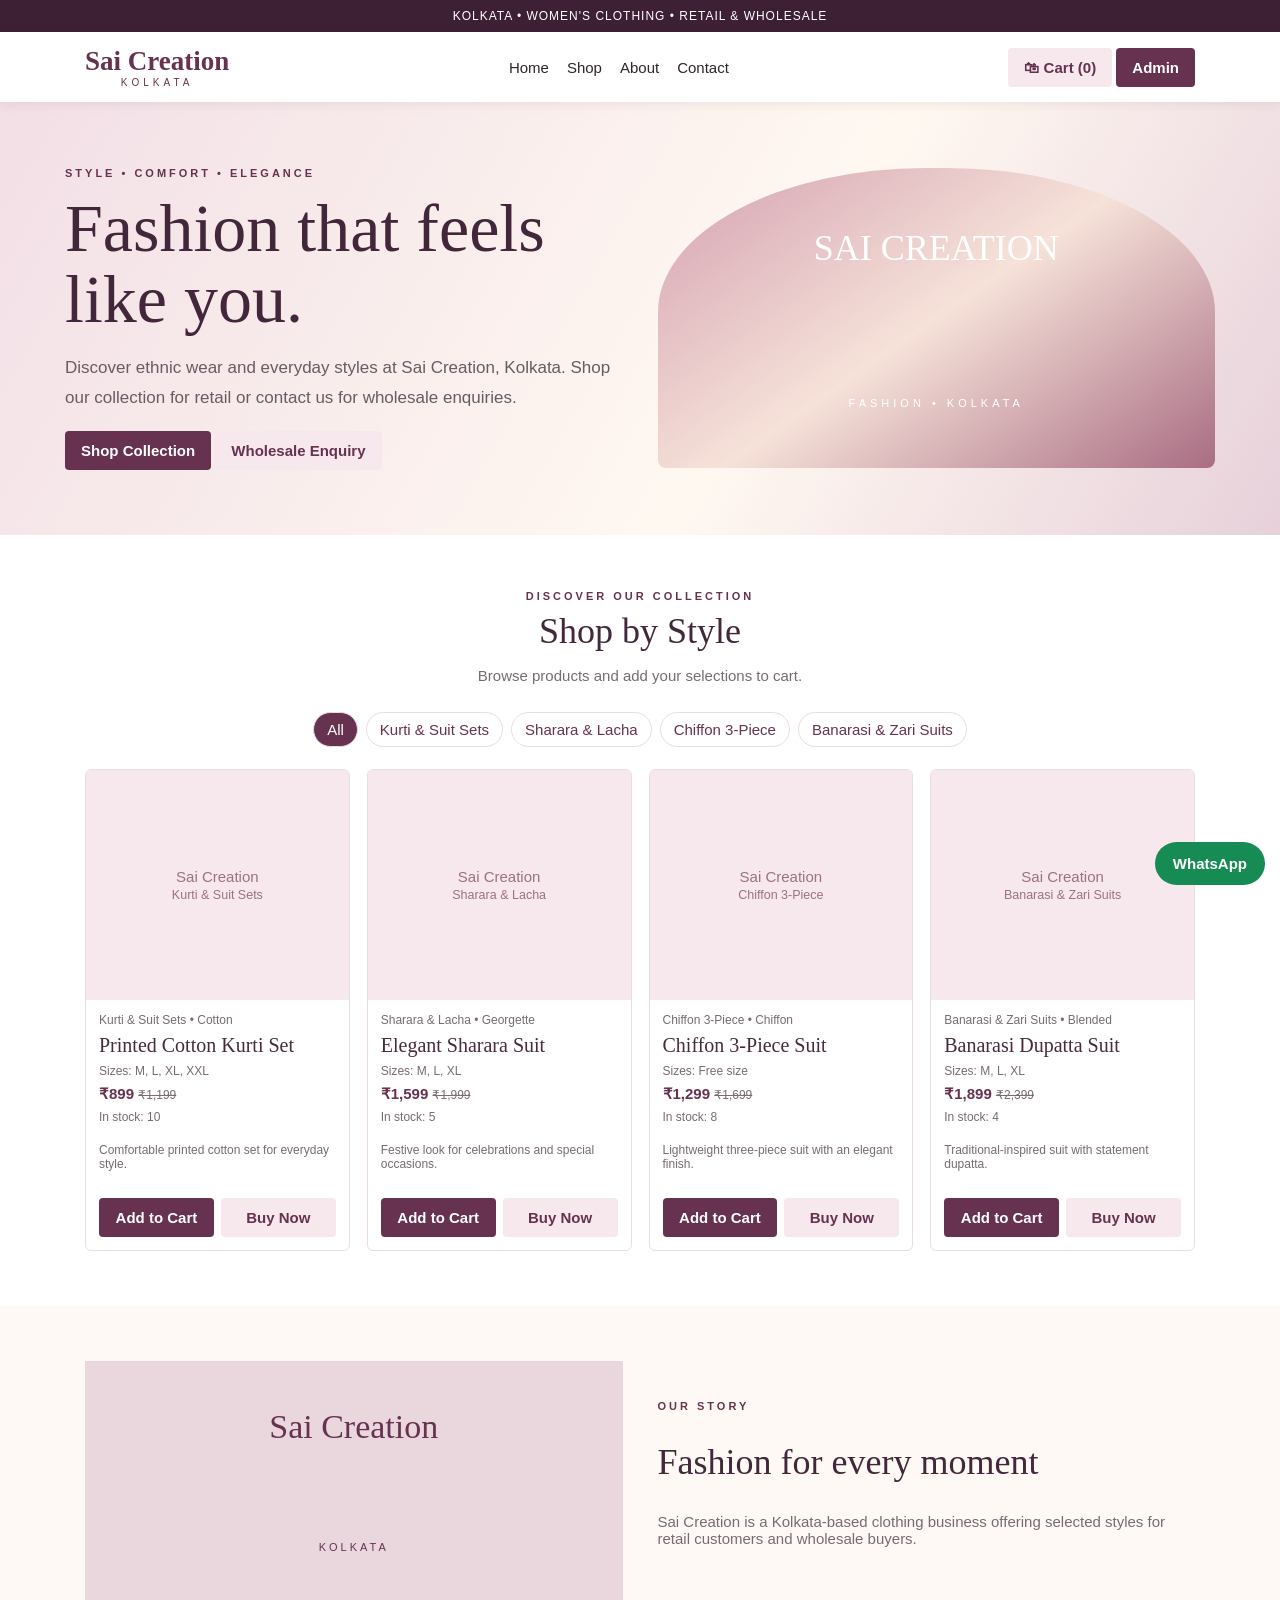
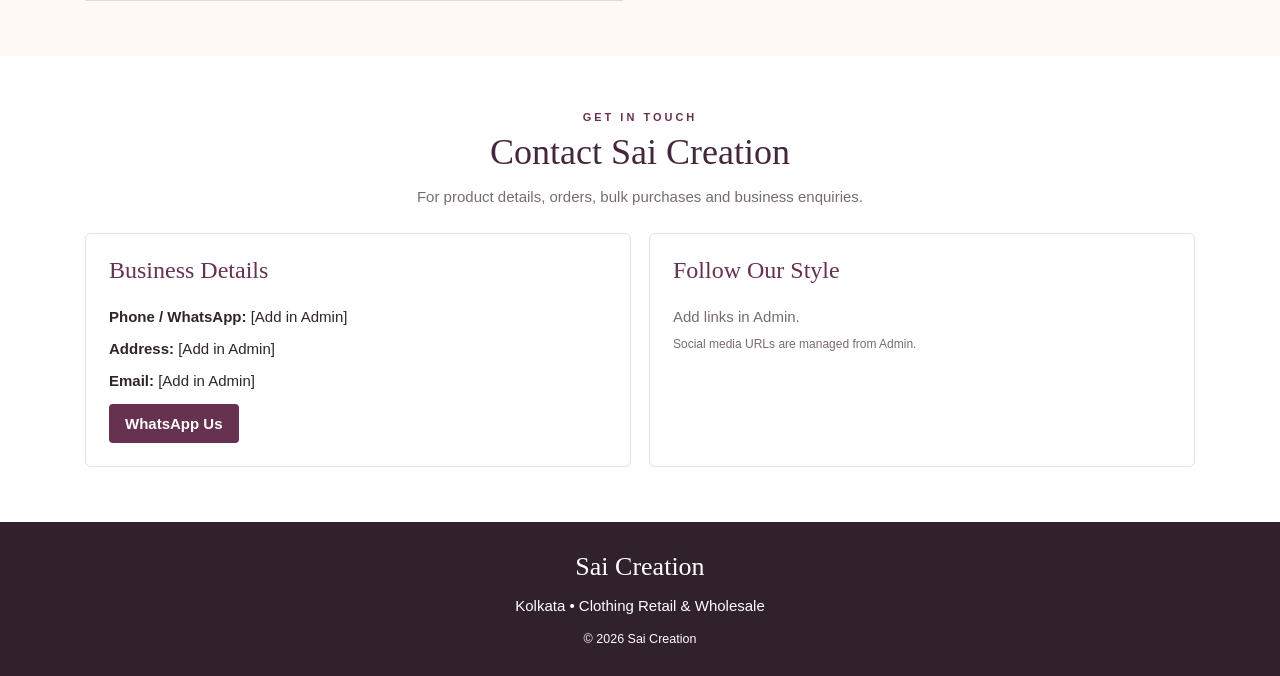
==== index.html @ 2e87852b "New file" ====
<!doctype html><html lang="en"><head><meta charset="utf-8"><meta name="viewport" content="width=device-width,initial-scale=1"><title>Sai Creation | Kolkata</title>
<style>
:root{--p:#67324f;--d:#3e2035;--r:#f6e8ec;--c:#fff9f5;--ink:#30252c;--muted:#786b73;--line:#eadde2}*{box-sizing:border-box}body{margin:0;font:15px Arial;color:var(--ink)}a{color:inherit;text-decoration:none}button{cursor:pointer;font:inherit;border:0}.top{background:var(--d);color:white;text-align:center;padding:9px;font-size:12px;letter-spacing:1px}header{position:sticky;top:0;background:white;z-index:5;box-shadow:0 2px 12px #0001}.nav{max-width:1150px;margin:auto;padding:14px 20px;display:flex;justify-content:space-between;align-items:center;gap:15px;flex-wrap:wrap}.logo{font: bold 27px Georgia;color:var(--p)}.logo small{display:block;text-align:center;font:10px Arial;letter-spacing:4px}.links{display:flex;gap:18px;flex-wrap:wrap}.btn{display:inline-block;background:var(--p);color:white;padding:11px 16px;border-radius:4px;font-weight:bold}.light{background:var(--r);color:var(--p)}.hero{background:linear-gradient(120deg,#f2dfe6,#fff8f1 60%,#e7d0da);padding:65px 20px}.heroIn,.wrap{max-width:1150px;margin:auto}.heroIn{display:grid;grid-template-columns:1fr 1fr;gap:35px;align-items:center}.eyebrow{font-size:11px;letter-spacing:3px;color:var(--p);font-weight:bold}.hero h1{font:clamp(42px,6vw,68px)/1.05 Georgia;color:#42263a;margin:14px 0}.hero p{line-height:1.8;color:#695b63;font-size:17px}.art{min-height:300px;background:linear-gradient(145deg,#d4a1b1,#f6e2d9,#a96d83);display:grid;place-items:center;border-radius:48% 48% 8px 8px;color:white;text-align:center;font:36px Georgia}.art span{display:block;font:11px Arial;letter-spacing:4px;margin-top:10px}.wrap{padding:55px 20px}.heading{text-align:center;margin-bottom:28px}.heading h2{font:36px Georgia;color:#43273a;margin:8px}.heading p,.muted{color:var(--muted)}.filters{display:flex;gap:8px;flex-wrap:wrap;justify-content:center;margin-bottom:22px}.chip{padding:8px 13px;border:1px solid var(--line);border-radius:30px;background:white;color:var(--p)}.chip.active{background:var(--p);color:white}.grid{display:grid;grid-template-columns:repeat(4,1fr);gap:17px}.product{border:1px solid var(--line);border-radius:6px;overflow:hidden;display:flex;flex-direction:column}.photo{height:230px;background:var(--r);display:grid;place-items:center;color:#9b7183;text-align:center}.photo img{width:100%;height:100%;object-fit:cover}.body{padding:13px;display:flex;flex-direction:column;gap:7px;flex:1}.body h3{font:20px Georgia;color:#472a3d;margin:0}.price{font-weight:bold;color:var(--p)}.small{font-size:12px;color:var(--muted)}.actions{display:flex;gap:7px;margin-top:auto;padding-top:8px}.actions button{flex:1}.about{background:var(--c)}.aboutIn{display:grid;grid-template-columns:1fr 1fr;gap:35px;align-items:center}.aboutArt{background:#ead7de;min-height:240px;display:grid;place-items:center;text-align:center;color:var(--p);font:34px Georgia}.panel{border:1px solid var(--line);padding:23px;border-radius:6px}.contact{display:grid;grid-template-columns:1fr 1fr;gap:18px}.panel h3{font:24px Georgia;color:var(--p);margin-top:0}.social{display:flex;gap:8px;flex-wrap:wrap}.social a{border:1px solid var(--p);padding:9px 12px;color:var(--p)}footer{background:#30212c;color:white;text-align:center;padding:30px}footer strong{font:26px Georgia}.overlay{position:fixed;inset:0;background:#0009;z-index:20;display:flex;justify-content:flex-end}.drawer{width:min(540px,100%);height:100%;overflow:auto;background:white;padding:22px}.hidden{display:none!important}.row{display:flex;justify-content:space-between;align-items:center;gap:10px;border-bottom:1px solid var(--line);padding:12px 0}.field{display:grid;gap:5px;margin:10px 0}.field label{font-weight:bold;font-size:13px}.field input,.field textarea,.field select{padding:10px;border:1px solid #d8cbd1;border-radius:4px;width:100%}.field textarea{min-height:70px}.two{display:grid;grid-template-columns:1fr 1fr;gap:10px}.adminbox{background:#fff9f6;border:1px solid var(--line);padding:15px;margin:15px 0}.notice{background:#fff3d5;padding:12px;font-size:13px;border:1px solid #e7d29d}.wa{position:fixed;right:15px;bottom:15px;background:#168b53;color:white;padding:13px 18px;border-radius:30px;z-index:8;font-weight:bold}
@media(max-width:800px){.heroIn,.aboutIn,.contact{grid-template-columns:1fr}.grid{grid-template-columns:repeat(2,1fr)}.art{min-height:220px}}@media(max-width:480px){.grid{gap:9px}.photo{height:165px}.body{padding:9px}.body h3{font-size:17px}.actions{flex-direction:column}.links{gap:12px;font-size:13px}}
</style></head><body>
<div class="top">KOLKATA • WOMEN'S CLOTHING • RETAIL & WHOLESALE</div><header><div class="nav"><a class="logo" href="#home">Sai Creation<small>KOLKATA</small></a><nav class="links"><a href="#home">Home</a><a href="#shop">Shop</a><a href="#about">About</a><a href="#contact">Contact</a></nav><div><button class="btn light" onclick="cartOpen()">🛍 Cart (<span id="count">0</span>)</button> <button class="btn" onclick="adminOpen()">Admin</button></div></div></header>
<section class="hero" id="home"><div class="heroIn"><div><div class="eyebrow">STYLE • COMFORT • ELEGANCE</div><h1>Fashion that feels like you.</h1><p>Discover ethnic wear and everyday styles at Sai Creation, Kolkata. Shop our collection for retail or contact us for wholesale enquiries.</p><a class="btn" href="#shop">Shop Collection</a> <a class="btn light" href="#contact">Wholesale Enquiry</a></div><div class="art">SAI CREATION<span>FASHION • KOLKATA</span></div></div></section>
<section class="wrap" id="shop"><div class="heading"><div class="eyebrow">DISCOVER OUR COLLECTION</div><h2>Shop by Style</h2><p>Browse products and add your selections to cart.</p></div><div class="filters" id="filters"></div><div class="grid" id="products"></div></section>
<section class="about"><div class="wrap aboutIn" id="about"><div class="aboutArt">Sai Creation<br><small style="font:11px Arial;letter-spacing:3px">KOLKATA</small></div><div><div class="eyebrow">OUR STORY</div><h2 style="font:36px Georgia;color:#43273a">Fashion for every moment</h2><p id="aboutText" class="muted">Sai Creation is a Kolkata-based clothing business offering selected styles for retail customers and wholesale buyers.</p></div></div></section>
<section class="wrap" id="contact"><div class="heading"><div class="eyebrow">GET IN TOUCH</div><h2>Contact Sai Creation</h2><p>For product details, orders, bulk purchases and business enquiries.</p></div><div class="contact"><div class="panel"><h3>Business Details</h3><p><b>Phone / WhatsApp:</b> <span id="phoneView">[Add in Admin]</span></p><p><b>Address:</b> <span id="addressView">[Add in Admin]</span></p><p><b>Email:</b> <span id="emailView">[Add in Admin]</span></p><a class="btn" id="waContact" href="#">WhatsApp Us</a></div><div class="panel"><h3>Follow Our Style</h3><div id="social" class="social"></div><p class="small">Social media URLs are managed from Admin.</p></div></div></section>
<footer><strong>Sai Creation</strong><p>Kolkata • Clothing Retail & Wholesale</p><small>© <span id="year"></span> Sai Creation</small></footer><a class="wa" id="waFloat" href="#">WhatsApp</a>
<div class="overlay hidden" id="cartModal" onclick="if(event.target===this)cartClose()"><div class="drawer"><div class="row"><h2>Your Cart</h2><button onclick="cartClose()">✕</button></div><div id="cartRows"></div><div id="cartTotal"></div></div></div>
<div class="overlay hidden" id="adminModal" onclick="if(event.target===this)adminClose()"><div class="drawer"><div class="row"><h2>Store Admin</h2><button onclick="adminClose()">✕</button></div><div id="admin"></div></div></div>
<div class="overlay hidden" id="checkoutModal" onclick="if(event.target===this)checkoutClose()"><div class="drawer"><div class="row"><h2>Checkout</h2><button onclick="checkoutClose()">✕</button></div><div id="checkout"></div></div></div>
<script>
const KEY='sai_creation_ecom_v2', starter=[
{id:'101',name:'Printed Cotton Kurti Set',cat:'Kurti & Suit Sets',price:899,mrp:1199,fabric:'Cotton',sizes:'M, L, XL, XXL',stock:10,desc:'Comfortable printed cotton set for everyday style.',img:''},
{id:'102',name:'Elegant Sharara Suit',cat:'Sharara & Lacha',price:1599,mrp:1999,fabric:'Georgette',sizes:'M, L, XL',stock:5,desc:'Festive look for celebrations and special occasions.',img:''},
{id:'103',name:'Chiffon 3-Piece Suit',cat:'Chiffon 3-Piece',price:1299,mrp:1699,fabric:'Chiffon',sizes:'Free size',stock:8,desc:'Lightweight three-piece suit with an elegant finish.',img:''},
{id:'104',name:'Banarasi Dupatta Suit',cat:'Banarasi & Zari Suits',price:1899,mrp:2399,fabric:'Blended',sizes:'M, L, XL',stock:4,desc:'Traditional-inspired suit with statement dupatta.',img:''}];
let db=readDB(),cart=JSON.parse(localStorage.getItem('sai_cart_v2')||'[]'),catNow='All',editId=null,chosenImage='';
function readDB(){try{let d=JSON.parse(localStorage.getItem(KEY));return d&&d.products?d:{products:starter,settings:{}}}catch(e){return {products:starter,settings:{}}}}
function save(){try{localStorage.setItem(KEY,JSON.stringify(db));return true}catch(e){alert('Storage full. Please use smaller/compressed product photos.');return false}}
function $(id){return document.getElementById(id)}function esc(s){return String(s??'').replace(/[&<>"']/g,c=>({'&':'&amp;','<':'&lt;','>':'&gt;','"':'&quot;',"'":'&#39;'}[c]))}function rs(n){return '₹'+Number(n||0).toLocaleString('en-IN')}
function render(){ $('year').textContent=new Date().getFullYear();let cats=['All',...new Set(db.products.map(p=>p.cat))];$('filters').innerHTML=cats.map(c=>`<button class="chip ${catNow===c?'active':''}" onclick="setCat('${esc(c)}')">${esc(c)}</button>`).join('');let ps=db.products.filter(p=>catNow==='All'||p.cat===catNow);$('products').innerHTML=ps.map(p=>`<article class="product"><div class="photo">${p.img?`<img src="${p.img}">`:`<div>Sai Creation<br><small>${esc(p.cat)}</small></div>`}</div><div class="body"><div class="small">${esc(p.cat)} • ${esc(p.fabric)}</div><h3>${esc(p.name)}</h3><div class="small">Sizes: ${esc(p.sizes)}</div><div><span class="price">${rs(p.price)}</span> <del class="small">${p.mrp>p.price?rs(p.mrp):''}</del></div><div class="small">${p.stock>0?'In stock: '+p.stock:'Out of stock'}</div><p class="small">${esc(p.desc)}</p><div class="actions"><button class="btn" ${p.stock<=0?'disabled':''} onclick="add('${p.id}')">Add to Cart</button><button class="btn light" onclick="add('${p.id}');cartOpen()">Buy Now</button></div></div></article>`).join('')||'<p>No products in this category.</p>'; $('count').textContent=cart.reduce((a,c)=>a+c.qty,0);
let s=db.settings||{};$('phoneView').textContent=s.phone||'[Add in Admin]';$('addressView').textContent=s.address||'[Add in Admin]';$('emailView').textContent=s.email||'[Add in Admin]';let wa=(s.whatsapp||s.phone||'').replace(/\D/g,'');let w=wa?'https://wa.me/'+wa:'#';$('waContact').href=w;$('waFloat').href=w;$('social').innerHTML=[['Facebook',s.facebook],['Instagram',s.instagram],['YouTube',s.youtube]].filter(x=>x[1]).map(x=>`<a target="_blank" rel="noopener" href="${esc(x[1])}">${x[0]}</a>`).join('')||'<span class="muted">Add links in Admin.</span>';if(s.about)$('aboutText').textContent=s.about}
function setCat(c){catNow=c;render()}function add(id){let p=db.products.find(x=>x.id===id);if(!p||p.stock<1)return alert('Out of stock');let c=cart.find(x=>x.id===id);c?c.qty++:cart.push({id,qty:1});localStorage.setItem('sai_cart_v2',JSON.stringify(cart));render();alert('Added to cart')}
function cartOpen(){$('cartModal').classList.remove('hidden');cartRender()}function cartClose(){$('cartModal').classList.add('hidden')}function cartRender(){let rows=cart.map(c=>{let p=db.products.find(x=>x.id===c.id);return p?`<div class="row"><div><b>${esc(p.name)}</b><div>${rs(p.price)} × <input style="width:55px" type="number" min="1" max="${p.stock}" value="${c.qty}" onchange="changeQty('${p.id}',this.value)"></div></div><button onclick="removeItem('${p.id}')">Remove</button></div>`:''}).join('');$('cartRows').innerHTML=rows||'<p class="muted">Your cart is empty.</p>';let total=cart.reduce((a,c)=>a+(db.products.find(p=>p.id===c.id)?.price||0)*c.qty,0);$('cartTotal').innerHTML=cart.length?`<h3>Subtotal: ${rs(total)}</h3><p class="small muted">Shipping charges, if any, are confirmed before dispatch.</p><button class="btn" style="width:100%" onclick="checkoutOpen()">Proceed to Checkout</button>`:''}
function changeQty(id,v){let p=db.products.find(x=>x.id===id),c=cart.find(x=>x.id===id);c.qty=Math.max(1,Math.min(+v||1,p.stock||1));localStorage.setItem('sai_cart_v2',JSON.stringify(cart));render();cartRender()}function removeItem(id){cart=cart.filter(x=>x.id!==id);localStorage.setItem('sai_cart_v2',JSON.stringify(cart));render();cartRender()}
function checkoutOpen(){if(!cart.length)return;cartClose();$('checkoutModal').classList.remove('hidden');let total=cart.reduce((a,c)=>a+(db.products.find(p=>p.id===c.id)?.price||0)*c.qty,0);$('checkout').innerHTML=`<div class="notice">UPI payment option. Add your UPI ID in Admin before testing checkout. The UPI app will open with the order amount; payment needs manual verification before dispatch.</div><form onsubmit="placeOrder(event)"><div class="field"><label>Full name *</label><input name="name" required></div><div class="field"><label>Mobile number *</label><input name="mobile" required></div><div class="field"><label>Email</label><input name="email" type="email"></div><div class="field"><label>Full delivery address *</label><textarea name="address" required></textarea></div><div class="two"><div class="field"><label>City *</label><input name="city" required></div><div class="field"><label>PIN code *</label><input name="pin" pattern="[0-9]{6}" required></div></div><h3>Order total: ${rs(total)}</h3><button class="btn" style="width:100%">Place Order & Pay by UPI</button></form><p class="small muted">Prototype limitation: orders are stored only in this browser. This is not a live payment gateway.</p>`}
function checkoutClose(){$('checkoutModal').classList.add('hidden')}
function placeOrder(e){e.preventDefault();let s=db.settings||{};if(!s.upi){alert('Please add your UPI ID in Admin settings first.');return}let f=Object.fromEntries(new FormData(e.target)),total=cart.reduce((a,c)=>a+(db.products.find(p=>p.id===c.id)?.price||0)*c.qty,0),id='SC'+Date.now();let orders=JSON.parse(localStorage.getItem('sai_orders_v2')||'[]');orders.push({id,date:new Date().toISOString(),customer:f,items:cart,total,status:'Payment pending'});localStorage.setItem('sai_orders_v2',JSON.stringify(orders));let url=`upi://pay?pa=${encodeURIComponent(s.upi)}&pn=${encodeURIComponent(s.businessName||'Sai Creation')}&am=${total.toFixed(2)}&cu=INR&tn=${encodeURIComponent('Sai Creation '+id)}`;alert('Order reference '+id+'. Your UPI app will open. Store must verify payment before dispatch.');location.href=url}
function adminOpen(){$('adminModal').classList.remove('hidden');adminRender()}function adminClose(){$('adminModal').classList.add('hidden')}
function adminRender(){if(!sessionStorage.getItem('sai_admin_v2')){$('admin').innerHTML=`<div class="notice">Demo password: <b>ChangeMe123!</b>. This local prototype login is not secure for a public live store.</div><div class="field"><label>Admin password</label><input type="password" id="pass"></div><button class="btn" onclick="login()">Login</button>`;return}
let s=db.settings||{};$('admin').innerHTML=`<div class="adminbox"><h3>Business & Marketing Settings</h3>${input('Business name','businessName',s.businessName||'Sai Creation')}${input('Phone number','phone',s.phone)}${input('WhatsApp number with country code','whatsapp',s.whatsapp)}${input('UPI ID / VPA','upi',s.upi)}${input('Email','email',s.email)}${input('Business address','address',s.address,'textarea')}${input('Business hours','hours',s.hours)}${input('Facebook page URL','facebook',s.facebook)}${input('Instagram profile URL','instagram',s.instagram)}${input('YouTube channel URL','youtube',s.youtube)}${input('About your business','about',s.about,'textarea')}<button class="btn" onclick="saveSettings()">Save details</button></div>
<div class="adminbox"><h3>${editId?'Edit product':'Add a new product'}</h3><form onsubmit="saveProduct(event)">${input('Product name','pname','')}${selectCat()}<div class="two">${input('Selling price ₹','price','', 'number')}${input('MRP ₹','mrp','','number')}${input('Fabric','fabric','')}${input('Sizes','sizes','')}${input('Colour','colour','')}${input('Stock quantity','stock','10','number')}</div>${input('Product description','desc','','textarea')}<div class="field"><label>Upload product photo</label><input type="file" id="photo" accept="image/*"><small class="muted">One image per product in this prototype. Compress large images before upload.</small></div><button class="btn">${editId?'Update':'Add'} Product</button> <button class="btn light" type="button" onclick="clearForm()">Clear</button></form></div>
<div class="adminbox"><h3>Products (${db.products.length})</h3>${db.products.map(p=>`<div class="row"><span><b>${esc(p.name)}</b><br><small>${rs(p.price)} • stock ${p.stock}</small></span><span><button onclick="editProduct('${p.id}')">Edit</button> <button onclick="delProduct('${p.id}')">Delete</button></span></div>`).join('')}</div>
<div class="adminbox"><h3>Orders</h3><div id="orders"></div><button class="btn light" onclick="exportOrders()">Export order CSV</button></div><button class="btn light" onclick="logout()">Logout</button>`;if(editId){let p=db.products.find(x=>x.id===editId);['pname','price','mrp','fabric','sizes','colour','stock','desc'].forEach((k,i)=>{let v=[p.name,p.price,p.mrp,p.fabric,p.sizes,p.colour,p.stock,p.desc][i];if($(k))$(k).value=v??''});$('pcat').value=p.cat}renderOrders()}
function input(label,id,val='',type='text'){return `<div class="field"><label>${label}</label>${type==='textarea'?`<textarea id="${id}">${esc(val||'')}</textarea>`:`<input id="${id}" type="${type}" value="${esc(val||'')}" ${type==='number'?'min="0"':''}>`}</div>`}
function selectCat(){return `<div class="field"><label>Category</label><select id="pcat">${['Kurti & Suit Sets','Sharara & Lacha','Co-ord Sets','Punjabi Suits','Cotton & Daily Wear','Chiffon 3-Piece','Banarasi & Zari Suits','Dabbu Cotton','Other'].map(x=>`<option>${x}</option>`).join('')}</select></div>`}
function login(){if($('pass').value==='ChangeMe123!'){sessionStorage.setItem('sai_admin_v2','1');adminRender()}else alert('Incorrect password')}
function logout(){sessionStorage.removeItem('sai_admin_v2');adminRender()}
function saveSettings(){let s={};['businessName','phone','whatsapp','upi','email','address','hours','facebook','instagram','youtube','about'].forEach(k=>s[k]=$(k)?.value.trim()||'');db.settings=s;save();render();adminRender();alert('Saved on this device.')}
function saveProduct(e){e.preventDefault();let old=db.products.find(p=>p.id===editId),file=$('photo').files[0];let p={id:editId||String(Date.now()),name:$('pname').value,cat:$('pcat').value,price:+$('price').value,mrp:+$('mrp').value,fabric:$('fabric').value,sizes:$('sizes').value,colour:$('colour').value,stock:+$('stock').value,desc:$('desc').value,img:old?.img||''};if(!p.name||!p.price)return alert('Enter product name and price.');let finish=data=>{p.img=data||p.img;if(editId)db.products=db.products.map(x=>x.id===editId?p:x);else db.products.unshift(p);if(save()){editId=null;catNow='All';render();adminRender();alert('Product saved.')}};if(file){let r=new FileReader();r.onload=()=>finish(r.result);r.readAsDataURL(file)}else finish(p.img)}
function editProduct(id){editId=id;adminRender()}function clearForm(){editId=null;adminRender()}function delProduct(id){if(confirm('Delete this product?')){db.products=db.products.filter(p=>p.id!==id);save();render();adminRender()}}
function renderOrders(){let el=$('orders');if(!el)return;let os=JSON.parse(localStorage.getItem('sai_orders_v2')||'[]');el.innerHTML=os.length?os.slice().reverse().map(o=>`<div class="row"><span><b>${o.id}</b><br><small>${esc(o.customer.name)} • ${esc(o.customer.mobile)} • ${rs(o.total)} • ${o.status}</small></span></div>`).join(''):'<p class="muted">No orders recorded on this device.</p>'}
function exportOrders(){let os=JSON.parse(localStorage.getItem('sai_orders_v2')||'[]');if(!os.length)return alert('No orders yet');let csv='Order ID,Date,Customer,Mobile,Address,Total,Status\n'+os.map(o=>[o.id,o.date,o.customer.name,o.customer.mobile,o.customer.address,o.total,o.status].map(x=>'"'+String(x||'').replace(/"/g,'""')+'"').join(',')).join('\n');let a=document.createElement('a');a.href=URL.createObjectURL(new Blob([csv],{type:'text/csv'}));a.download='sai-creation-orders.csv';a.click();URL.revokeObjectURL(a.href)}
render();
</script></body></html>
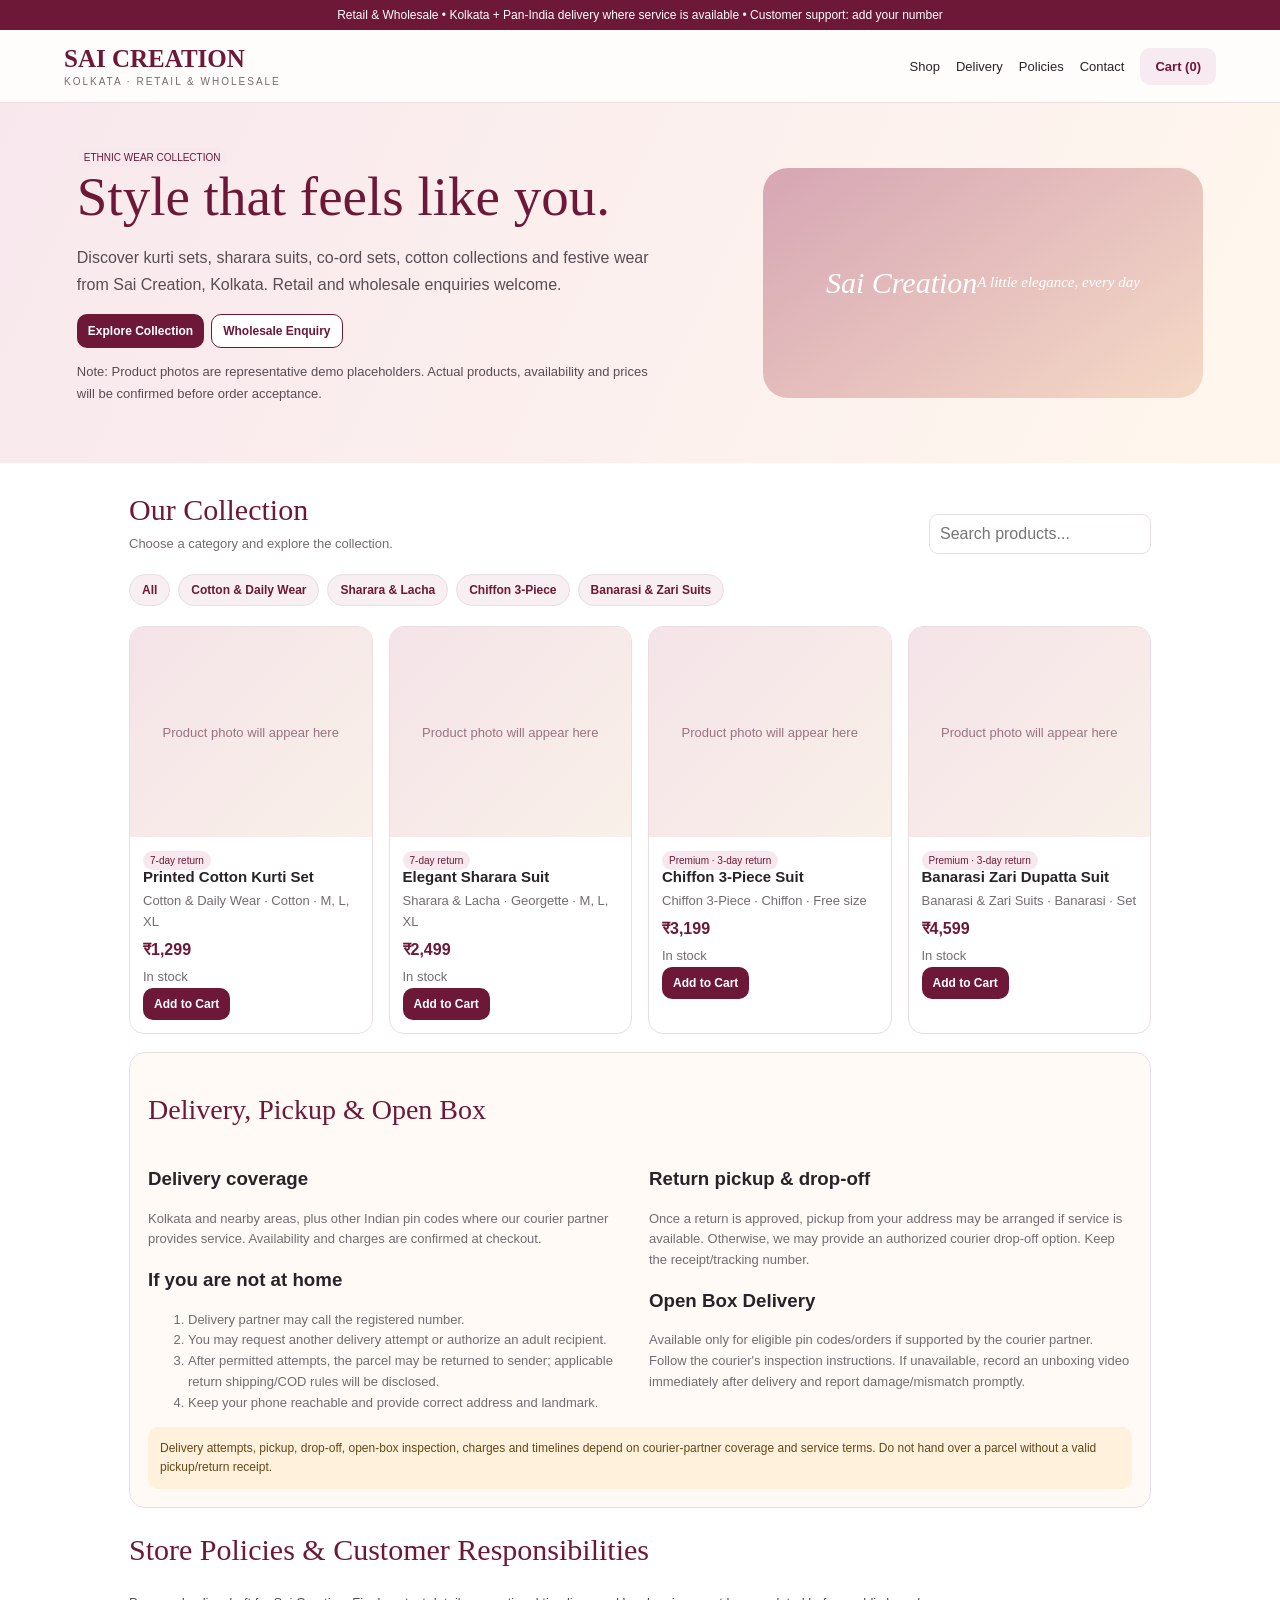
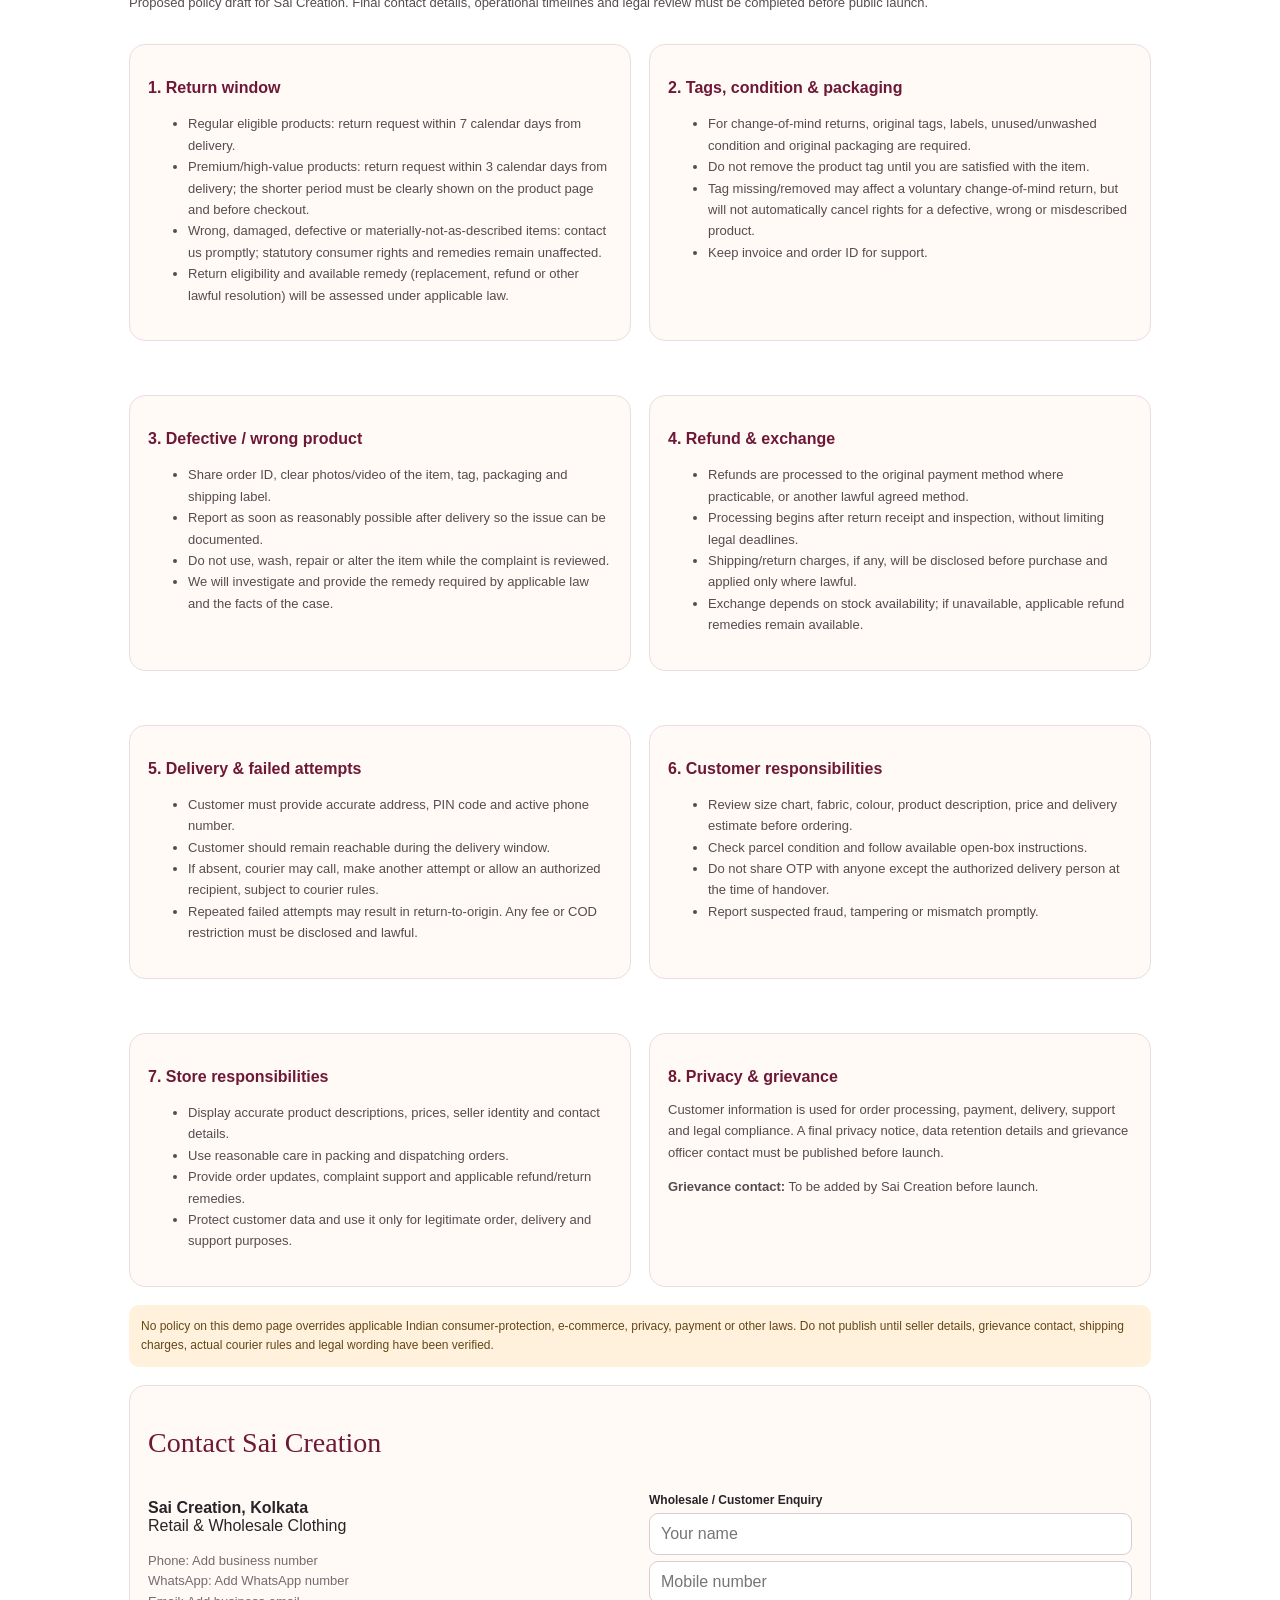
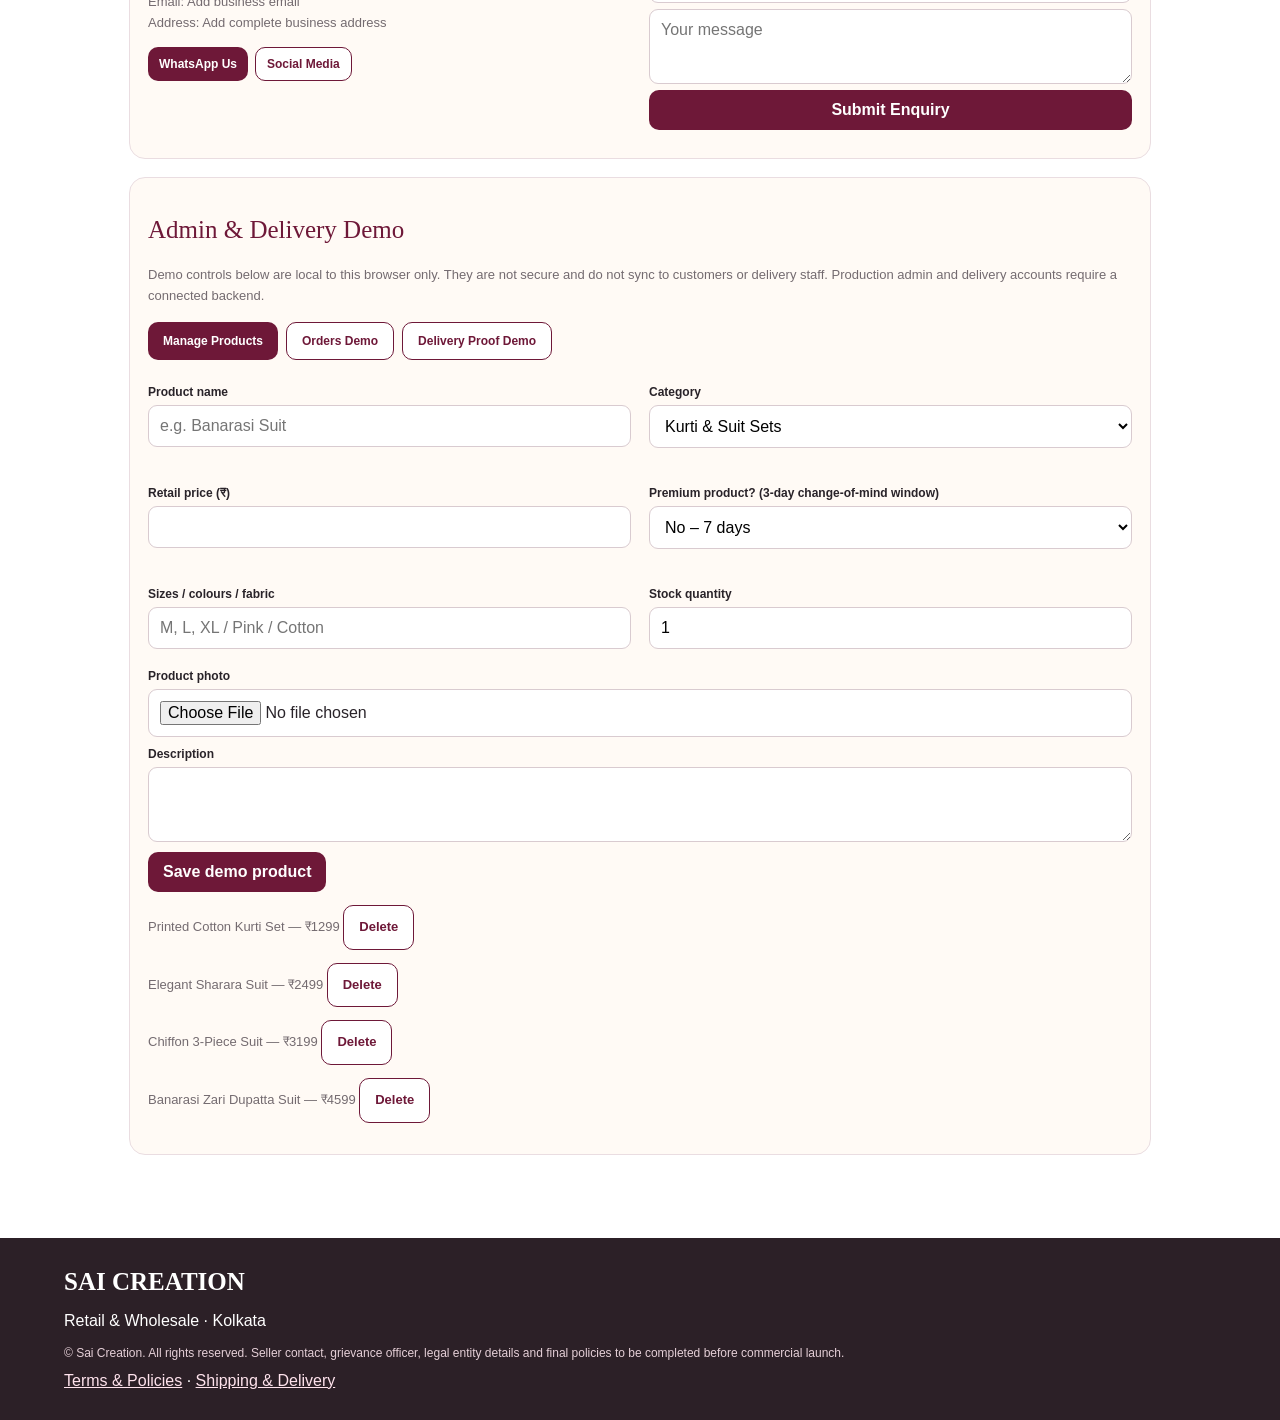
==== commit f78af6b9: "Updated website" ====
--- a/index.html
+++ b/index.html
@@ -1,49 +1,50 @@
-<!doctype html><html lang="en"><head><meta charset="utf-8"><meta name="viewport" content="width=device-width,initial-scale=1"><title>Sai Creation | Kolkata</title>
+<!doctype html>
+<html lang="hi">
+<head>
+<meta charset="utf-8"><meta name="viewport" content="width=device-width,initial-scale=1">
+<title>Sai Creation, Kolkata | Retail & Wholesale</title>
+<meta name="description" content="Sai Creation, Kolkata – ethnic wear, kurti sets, sharara, co-ord sets and more. Retail and wholesale enquiries.">
 <style>
-:root{--p:#67324f;--d:#3e2035;--r:#f6e8ec;--c:#fff9f5;--ink:#30252c;--muted:#786b73;--line:#eadde2}*{box-sizing:border-box}body{margin:0;font:15px Arial;color:var(--ink)}a{color:inherit;text-decoration:none}button{cursor:pointer;font:inherit;border:0}.top{background:var(--d);color:white;text-align:center;padding:9px;font-size:12px;letter-spacing:1px}header{position:sticky;top:0;background:white;z-index:5;box-shadow:0 2px 12px #0001}.nav{max-width:1150px;margin:auto;padding:14px 20px;display:flex;justify-content:space-between;align-items:center;gap:15px;flex-wrap:wrap}.logo{font: bold 27px Georgia;color:var(--p)}.logo small{display:block;text-align:center;font:10px Arial;letter-spacing:4px}.links{display:flex;gap:18px;flex-wrap:wrap}.btn{display:inline-block;background:var(--p);color:white;padding:11px 16px;border-radius:4px;font-weight:bold}.light{background:var(--r);color:var(--p)}.hero{background:linear-gradient(120deg,#f2dfe6,#fff8f1 60%,#e7d0da);padding:65px 20px}.heroIn,.wrap{max-width:1150px;margin:auto}.heroIn{display:grid;grid-template-columns:1fr 1fr;gap:35px;align-items:center}.eyebrow{font-size:11px;letter-spacing:3px;color:var(--p);font-weight:bold}.hero h1{font:clamp(42px,6vw,68px)/1.05 Georgia;color:#42263a;margin:14px 0}.hero p{line-height:1.8;color:#695b63;font-size:17px}.art{min-height:300px;background:linear-gradient(145deg,#d4a1b1,#f6e2d9,#a96d83);display:grid;place-items:center;border-radius:48% 48% 8px 8px;color:white;text-align:center;font:36px Georgia}.art span{display:block;font:11px Arial;letter-spacing:4px;margin-top:10px}.wrap{padding:55px 20px}.heading{text-align:center;margin-bottom:28px}.heading h2{font:36px Georgia;color:#43273a;margin:8px}.heading p,.muted{color:var(--muted)}.filters{display:flex;gap:8px;flex-wrap:wrap;justify-content:center;margin-bottom:22px}.chip{padding:8px 13px;border:1px solid var(--line);border-radius:30px;background:white;color:var(--p)}.chip.active{background:var(--p);color:white}.grid{display:grid;grid-template-columns:repeat(4,1fr);gap:17px}.product{border:1px solid var(--line);border-radius:6px;overflow:hidden;display:flex;flex-direction:column}.photo{height:230px;background:var(--r);display:grid;place-items:center;color:#9b7183;text-align:center}.photo img{width:100%;height:100%;object-fit:cover}.body{padding:13px;display:flex;flex-direction:column;gap:7px;flex:1}.body h3{font:20px Georgia;color:#472a3d;margin:0}.price{font-weight:bold;color:var(--p)}.small{font-size:12px;color:var(--muted)}.actions{display:flex;gap:7px;margin-top:auto;padding-top:8px}.actions button{flex:1}.about{background:var(--c)}.aboutIn{display:grid;grid-template-columns:1fr 1fr;gap:35px;align-items:center}.aboutArt{background:#ead7de;min-height:240px;display:grid;place-items:center;text-align:center;color:var(--p);font:34px Georgia}.panel{border:1px solid var(--line);padding:23px;border-radius:6px}.contact{display:grid;grid-template-columns:1fr 1fr;gap:18px}.panel h3{font:24px Georgia;color:var(--p);margin-top:0}.social{display:flex;gap:8px;flex-wrap:wrap}.social a{border:1px solid var(--p);padding:9px 12px;color:var(--p)}footer{background:#30212c;color:white;text-align:center;padding:30px}footer strong{font:26px Georgia}.overlay{position:fixed;inset:0;background:#0009;z-index:20;display:flex;justify-content:flex-end}.drawer{width:min(540px,100%);height:100%;overflow:auto;background:white;padding:22px}.hidden{display:none!important}.row{display:flex;justify-content:space-between;align-items:center;gap:10px;border-bottom:1px solid var(--line);padding:12px 0}.field{display:grid;gap:5px;margin:10px 0}.field label{font-weight:bold;font-size:13px}.field input,.field textarea,.field select{padding:10px;border:1px solid #d8cbd1;border-radius:4px;width:100%}.field textarea{min-height:70px}.two{display:grid;grid-template-columns:1fr 1fr;gap:10px}.adminbox{background:#fff9f6;border:1px solid var(--line);padding:15px;margin:15px 0}.notice{background:#fff3d5;padding:12px;font-size:13px;border:1px solid #e7d29d}.wa{position:fixed;right:15px;bottom:15px;background:#168b53;color:white;padding:13px 18px;border-radius:30px;z-index:8;font-weight:bold}
-@media(max-width:800px){.heroIn,.aboutIn,.contact{grid-template-columns:1fr}.grid{grid-template-columns:repeat(2,1fr)}.art{min-height:220px}}@media(max-width:480px){.grid{gap:9px}.photo{height:165px}.body{padding:9px}.body h3{font-size:17px}.actions{flex-direction:column}.links{gap:12px;font-size:13px}}
-</style></head><body>
-<div class="top">KOLKATA • WOMEN'S CLOTHING • RETAIL & WHOLESALE</div><header><div class="nav"><a class="logo" href="#home">Sai Creation<small>KOLKATA</small></a><nav class="links"><a href="#home">Home</a><a href="#shop">Shop</a><a href="#about">About</a><a href="#contact">Contact</a></nav><div><button class="btn light" onclick="cartOpen()">🛍 Cart (<span id="count">0</span>)</button> <button class="btn" onclick="adminOpen()">Admin</button></div></div></header>
-<section class="hero" id="home"><div class="heroIn"><div><div class="eyebrow">STYLE • COMFORT • ELEGANCE</div><h1>Fashion that feels like you.</h1><p>Discover ethnic wear and everyday styles at Sai Creation, Kolkata. Shop our collection for retail or contact us for wholesale enquiries.</p><a class="btn" href="#shop">Shop Collection</a> <a class="btn light" href="#contact">Wholesale Enquiry</a></div><div class="art">SAI CREATION<span>FASHION • KOLKATA</span></div></div></section>
-<section class="wrap" id="shop"><div class="heading"><div class="eyebrow">DISCOVER OUR COLLECTION</div><h2>Shop by Style</h2><p>Browse products and add your selections to cart.</p></div><div class="filters" id="filters"></div><div class="grid" id="products"></div></section>
-<section class="about"><div class="wrap aboutIn" id="about"><div class="aboutArt">Sai Creation<br><small style="font:11px Arial;letter-spacing:3px">KOLKATA</small></div><div><div class="eyebrow">OUR STORY</div><h2 style="font:36px Georgia;color:#43273a">Fashion for every moment</h2><p id="aboutText" class="muted">Sai Creation is a Kolkata-based clothing business offering selected styles for retail customers and wholesale buyers.</p></div></div></section>
-<section class="wrap" id="contact"><div class="heading"><div class="eyebrow">GET IN TOUCH</div><h2>Contact Sai Creation</h2><p>For product details, orders, bulk purchases and business enquiries.</p></div><div class="contact"><div class="panel"><h3>Business Details</h3><p><b>Phone / WhatsApp:</b> <span id="phoneView">[Add in Admin]</span></p><p><b>Address:</b> <span id="addressView">[Add in Admin]</span></p><p><b>Email:</b> <span id="emailView">[Add in Admin]</span></p><a class="btn" id="waContact" href="#">WhatsApp Us</a></div><div class="panel"><h3>Follow Our Style</h3><div id="social" class="social"></div><p class="small">Social media URLs are managed from Admin.</p></div></div></section>
-<footer><strong>Sai Creation</strong><p>Kolkata • Clothing Retail & Wholesale</p><small>© <span id="year"></span> Sai Creation</small></footer><a class="wa" id="waFloat" href="#">WhatsApp</a>
-<div class="overlay hidden" id="cartModal" onclick="if(event.target===this)cartClose()"><div class="drawer"><div class="row"><h2>Your Cart</h2><button onclick="cartClose()">✕</button></div><div id="cartRows"></div><div id="cartTotal"></div></div></div>
-<div class="overlay hidden" id="adminModal" onclick="if(event.target===this)adminClose()"><div class="drawer"><div class="row"><h2>Store Admin</h2><button onclick="adminClose()">✕</button></div><div id="admin"></div></div></div>
-<div class="overlay hidden" id="checkoutModal" onclick="if(event.target===this)checkoutClose()"><div class="drawer"><div class="row"><h2>Checkout</h2><button onclick="checkoutClose()">✕</button></div><div id="checkout"></div></div></div>
+:root{--wine:#6e1838;--rose:#a94c69;--cream:#fffaf5;--ink:#292329;--muted:#746b70;--line:#eadde1;--gold:#c59a54}
+*{box-sizing:border-box}body{margin:0;font-family:Arial,Helvetica,sans-serif;color:var(--ink);background:#fff}a{color:inherit}button,input,select,textarea{font:inherit}button{cursor:pointer;border:0;border-radius:10px;padding:11px 15px;background:var(--wine);color:white;font-weight:700}.outline{background:white;color:var(--wine);border:1px solid var(--wine)}.soft{background:#f7eaf0;color:var(--wine)}.top{background:var(--wine);color:white;text-align:center;padding:8px;font-size:12px}.nav{display:flex;align-items:center;justify-content:space-between;padding:15px 5%;gap:12px;border-bottom:1px solid var(--line);position:sticky;top:0;background:#fffdfb;z-index:4}.brand{font-family:Georgia,serif;color:var(--wine);font-size:25px;font-weight:bold}.brand small{display:block;font:10px Arial;letter-spacing:2px;color:var(--muted);margin-top:3px}.navlinks{display:flex;gap:16px;align-items:center;font-size:13px}.navlinks a{text-decoration:none}.hero{background:linear-gradient(115deg,#f8e8ed,#fff7ed);padding:44px 6%;display:grid;grid-template-columns:1.2fr .8fr;gap:25px;align-items:center}.hero h1{font:clamp(34px,5vw,55px) Georgia,serif;color:var(--wine);margin:0 0 12px}.hero p{line-height:1.7;color:#574d52;max-width:580px}.hero-art{background:linear-gradient(145deg,#d6a6b4,#f5d9c6);border-radius:25px;min-height:230px;display:flex;align-items:center;justify-content:center;text-align:center;color:#fff;font:italic 30px Georgia;padding:20px}.wrap{max-width:1150px;margin:auto;padding:30px 5%}.section-head{display:flex;justify-content:space-between;align-items:end;gap:10px;flex-wrap:wrap}.section-head h2{font:30px Georgia;color:var(--wine);margin:0 0 7px}.muted{color:var(--muted);font-size:13px;line-height:1.6}.chips{display:flex;gap:8px;flex-wrap:wrap;margin:20px 0}.chip{background:#f8eff2;color:var(--wine);border:1px solid var(--line);padding:8px 12px;border-radius:30px;font-size:12px}.grid{display:grid;grid-template-columns:repeat(4,1fr);gap:16px}.product{border:1px solid var(--line);border-radius:15px;overflow:hidden;background:white}.photo{height:210px;background:linear-gradient(135deg,#f4e3e8,#f9f0e8);display:flex;align-items:center;justify-content:center;color:#9a7381;font-size:13px;text-align:center;padding:12px}.photo img{width:100%;height:100%;object-fit:cover}.pbody{padding:13px}.pbody h3{font-size:15px;margin:0 0 6px}.price{font-weight:bold;color:var(--wine);margin:8px 0}.tag{font-size:10px;background:#f6e8ed;color:var(--wine);padding:4px 7px;border-radius:20px}.actions{display:flex;gap:7px;flex-wrap:wrap}.actions button{font-size:12px;padding:9px 11px}.panel{background:var(--cream);border:1px solid var(--line);border-radius:16px;padding:18px;margin:18px 0}.cols{display:grid;grid-template-columns:1fr 1fr;gap:18px}.field{display:flex;flex-direction:column;gap:6px;margin:10px 0}.field label{font-size:12px;font-weight:bold}.field input,.field select,.field textarea{padding:11px;border:1px solid #d9cbd0;border-radius:9px;background:white;width:100%}.field textarea{min-height:75px}.hidden{display:none!important}.tabs{display:flex;gap:8px;flex-wrap:wrap;margin:15px 0}.tabs button{font-size:12px}.notice{padding:12px;border-radius:10px;background:#fff1dc;color:#654719;font-size:12px;line-height:1.6}.good{background:#eaf5ee;color:#235b38}.policy h3{color:var(--wine);font-size:16px;margin-bottom:6px}.policy p,.policy li{font-size:13px;line-height:1.65;color:#554c50}.footer{background:#2c2027;color:#fff;padding:30px 5%;margin-top:35px}.footer a{color:#ffe3ed}.modal{position:fixed;inset:0;background:#0008;z-index:9;display:flex;align-items:center;justify-content:center;padding:15px}.modalbox{background:white;border-radius:18px;max-width:560px;width:100%;max-height:90vh;overflow:auto;padding:22px}.close{float:right;background:#eee;color:#333;padding:6px 10px}.cartline{display:flex;justify-content:space-between;border-bottom:1px solid var(--line);padding:10px 0;font-size:13px}
+@media(max-width:800px){.grid{grid-template-columns:repeat(2,1fr)}.hero{grid-template-columns:1fr}.hero-art{min-height:160px}.navlinks{gap:8px;flex-wrap:wrap;justify-content:flex-end}.navlinks a{font-size:11px}.cols{grid-template-columns:1fr}}
+@media(max-width:430px){.brand{font-size:20px}.grid{gap:9px}.photo{height:160px}.pbody{padding:10px}.pbody h3{font-size:13px}}
+</style></head>
+<body>
+<div class="top">Retail & Wholesale • Kolkata + Pan-India delivery where service is available • Customer support: add your number</div>
+<header class="nav"><div class="brand">SAI CREATION<small>KOLKATA · RETAIL & WHOLESALE</small></div><div class="navlinks"><a href="#shop">Shop</a><a href="#delivery">Delivery</a><a href="#policies">Policies</a><a href="#contact">Contact</a><button class="soft" onclick="openCart()">Cart (<span id="cartCount">0</span>)</button></div></header>
+<section class="hero"><div><span class="tag">ETHNIC WEAR COLLECTION</span><h1>Style that feels like you.</h1><p>Discover kurti sets, sharara suits, co-ord sets, cotton collections and festive wear from Sai Creation, Kolkata. Retail and wholesale enquiries welcome.</p><div class="actions"><button onclick="document.querySelector('#shop').scrollIntoView({behavior:'smooth'})">Explore Collection</button><button class="outline" onclick="document.querySelector('#contact').scrollIntoView({behavior:'smooth'})">Wholesale Enquiry</button></div><p class="muted">Note: Product photos are representative demo placeholders. Actual products, availability and prices will be confirmed before order acceptance.</p></div><div class="hero-art">Sai Creation<br><small style="font-size:15px">A little elegance, every day</small></div></section>
+<main class="wrap">
+<section id="shop"><div class="section-head"><div><h2>Our Collection</h2><div class="muted">Choose a category and explore the collection.</div></div><input id="search" placeholder="Search products..." oninput="renderProducts()" style="padding:10px;border:1px solid var(--line);border-radius:9px"></div><div class="chips" id="categories"></div><div class="grid" id="products"></div></section>
+<section class="panel" id="delivery"><h2 style="font:28px Georgia;color:var(--wine)">Delivery, Pickup & Open Box</h2><div class="cols"><div><h3>Delivery coverage</h3><p class="muted">Kolkata and nearby areas, plus other Indian pin codes where our courier partner provides service. Availability and charges are confirmed at checkout.</p><h3>If you are not at home</h3><ol class="muted"><li>Delivery partner may call the registered number.</li><li>You may request another delivery attempt or authorize an adult recipient.</li><li>After permitted attempts, the parcel may be returned to sender; applicable return shipping/COD rules will be disclosed.</li><li>Keep your phone reachable and provide correct address and landmark.</li></ol></div><div><h3>Return pickup & drop-off</h3><p class="muted">Once a return is approved, pickup from your address may be arranged if service is available. Otherwise, we may provide an authorized courier drop-off option. Keep the receipt/tracking number.</p><h3>Open Box Delivery</h3><p class="muted">Available only for eligible pin codes/orders if supported by the courier partner. Follow the courier's inspection instructions. If unavailable, record an unboxing video immediately after delivery and report damage/mismatch promptly.</p></div></div><div class="notice">Delivery attempts, pickup, drop-off, open-box inspection, charges and timelines depend on courier-partner coverage and service terms. Do not hand over a parcel without a valid pickup/return receipt.</div></section>
+<section id="policies" class="policy"><h2 style="font:30px Georgia;color:var(--wine)">Store Policies & Customer Responsibilities</h2><p class="muted">Proposed policy draft for Sai Creation. Final contact details, operational timelines and legal review must be completed before public launch.</p>
+<div class="cols">
+<div class="panel"><h3>1. Return window</h3><ul><li>Regular eligible products: return request within 7 calendar days from delivery.</li><li>Premium/high-value products: return request within 3 calendar days from delivery; the shorter period must be clearly shown on the product page and before checkout.</li><li>Wrong, damaged, defective or materially-not-as-described items: contact us promptly; statutory consumer rights and remedies remain unaffected.</li><li>Return eligibility and available remedy (replacement, refund or other lawful resolution) will be assessed under applicable law.</li></ul></div>
+<div class="panel"><h3>2. Tags, condition & packaging</h3><ul><li>For change-of-mind returns, original tags, labels, unused/unwashed condition and original packaging are required.</li><li>Do not remove the product tag until you are satisfied with the item.</li><li>Tag missing/removed may affect a voluntary change-of-mind return, but will not automatically cancel rights for a defective, wrong or misdescribed product.</li><li>Keep invoice and order ID for support.</li></ul></div>
+<div class="panel"><h3>3. Defective / wrong product</h3><ul><li>Share order ID, clear photos/video of the item, tag, packaging and shipping label.</li><li>Report as soon as reasonably possible after delivery so the issue can be documented.</li><li>Do not use, wash, repair or alter the item while the complaint is reviewed.</li><li>We will investigate and provide the remedy required by applicable law and the facts of the case.</li></ul></div>
+<div class="panel"><h3>4. Refund & exchange</h3><ul><li>Refunds are processed to the original payment method where practicable, or another lawful agreed method.</li><li>Processing begins after return receipt and inspection, without limiting legal deadlines.</li><li>Shipping/return charges, if any, will be disclosed before purchase and applied only where lawful.</li><li>Exchange depends on stock availability; if unavailable, applicable refund remedies remain available.</li></ul></div>
+<div class="panel"><h3>5. Delivery & failed attempts</h3><ul><li>Customer must provide accurate address, PIN code and active phone number.</li><li>Customer should remain reachable during the delivery window.</li><li>If absent, courier may call, make another attempt or allow an authorized recipient, subject to courier rules.</li><li>Repeated failed attempts may result in return-to-origin. Any fee or COD restriction must be disclosed and lawful.</li></ul></div>
+<div class="panel"><h3>6. Customer responsibilities</h3><ul><li>Review size chart, fabric, colour, product description, price and delivery estimate before ordering.</li><li>Check parcel condition and follow available open-box instructions.</li><li>Do not share OTP with anyone except the authorized delivery person at the time of handover.</li><li>Report suspected fraud, tampering or mismatch promptly.</li></ul></div>
+<div class="panel"><h3>7. Store responsibilities</h3><ul><li>Display accurate product descriptions, prices, seller identity and contact details.</li><li>Use reasonable care in packing and dispatching orders.</li><li>Provide order updates, complaint support and applicable refund/return remedies.</li><li>Protect customer data and use it only for legitimate order, delivery and support purposes.</li></ul></div>
+<div class="panel"><h3>8. Privacy & grievance</h3><p>Customer information is used for order processing, payment, delivery, support and legal compliance. A final privacy notice, data retention details and grievance officer contact must be published before launch.</p><p><b>Grievance contact:</b> To be added by Sai Creation before launch.</p></div>
+</div><div class="notice">No policy on this demo page overrides applicable Indian consumer-protection, e-commerce, privacy, payment or other laws. Do not publish until seller details, grievance contact, shipping charges, actual courier rules and legal wording have been verified.</div>
+</section>
+<section class="panel" id="contact"><h2 style="font:28px Georgia;color:var(--wine)">Contact Sai Creation</h2><div class="cols"><div><p><b>Sai Creation, Kolkata</b><br>Retail & Wholesale Clothing</p><p class="muted">Phone: Add business number<br>WhatsApp: Add WhatsApp number<br>Email: Add business email<br>Address: Add complete business address</p><div class="actions"><button onclick="alert('Add WhatsApp number in Store Settings after backend setup.')">WhatsApp Us</button><button class="outline" onclick="alert('Add social-media URLs in Store Settings after backend setup.')">Social Media</button></div></div><div class="field"><label>Wholesale / Customer Enquiry</label><input placeholder="Your name"><input placeholder="Mobile number"><textarea placeholder="Your message"></textarea><button onclick="alert('Demo only: enquiry form is not connected to an online server yet.')">Submit Enquiry</button></div></div></section>
+<section class="panel"><h2 style="font:25px Georgia;color:var(--wine)">Admin & Delivery Demo</h2><p class="muted">Demo controls below are local to this browser only. They are not secure and do not sync to customers or delivery staff. Production admin and delivery accounts require a connected backend.</p><div class="tabs"><button onclick="showAdmin('product')">Manage Products</button><button class="outline" onclick="showAdmin('orders')">Orders Demo</button><button class="outline" onclick="showAdmin('delivery')">Delivery Proof Demo</button></div>
+<div id="adminProduct"><div class="cols"><div class="field"><label>Product name</label><input id="pname" placeholder="e.g. Banarasi Suit"></div><div class="field"><label>Category</label><select id="pcat"><option>Kurti & Suit Sets</option><option>Sharara & Lacha</option><option>Co-ord Sets</option><option>Punjabi Suits</option><option>Cotton & Daily Wear</option><option>Chiffon 3-Piece</option><option>Banarasi & Zari Suits</option><option>Dabbu Cotton</option><option>Other</option></select></div><div class="field"><label>Retail price (₹)</label><input id="pprice" type="number"></div><div class="field"><label>Premium product? (3-day change-of-mind window)</label><select id="ppremium"><option value="no">No – 7 days</option><option value="yes">Yes – 3 days</option></select></div><div class="field"><label>Sizes / colours / fabric</label><input id="pdetails" placeholder="M, L, XL / Pink / Cotton"></div><div class="field"><label>Stock quantity</label><input id="pstock" type="number" value="1"></div></div><div class="field"><label>Product photo</label><input id="pimage" type="file" accept="image/*"></div><div class="field"><label>Description</label><textarea id="pdesc"></textarea></div><button onclick="addProduct()">Save demo product</button><div id="adminProductList" class="muted"></div></div>
+<div id="adminOrders" class="hidden"><p class="muted">Demo order list. Real customer orders will require backend integration.</p><div id="ordersList"></div></div>
+<div id="adminDelivery" class="hidden"><div class="field"><label>Order ID</label><input placeholder="Order number"></div><div class="field"><label>Delivery status</label><select><option>Out for delivery</option><option>Customer unavailable</option><option>Open-box inspection</option><option>Delivered</option><option>Return pickup requested</option></select></div><div class="field"><label>Parcel / delivery proof photo</label><input type="file" accept="image/*"></div><div class="notice">Demo only. This upload is not transmitted or stored for the store. A secure delivery partner login, consent, photo storage and audit trail are needed for real use.</div></div></section>
+</main>
+<footer class="footer"><div class="brand" style="color:#fff">SAI CREATION</div><p>Retail & Wholesale · Kolkata</p><p style="font-size:12px;color:#e5cfd7">© Sai Creation. All rights reserved. Seller contact, grievance officer, legal entity details and final policies to be completed before commercial launch.</p><a href="#policies">Terms & Policies</a> · <a href="#delivery">Shipping & Delivery</a></footer>
+<div id="cartModal" class="modal hidden"><div class="modalbox"><button class="close" onclick="closeCart()">Close</button><h2 style="color:var(--wine)">Your Cart</h2><div id="cartItems"></div><div class="field"><label>Delivery PIN code</label><input id="pin" maxlength="6" placeholder="6-digit PIN code"></div><div class="field"><label>Payment option</label><select id="pay"><option>UPI / Online payment (not connected in demo)</option><option>Cash on Delivery – only selected PIN codes/products (availability to be checked)</option></select></div><div class="notice">COD will be enabled only for approved PIN codes and eligible products after backend configuration. Payment is not collected by this demo.</div><button onclick="alert('Demo checkout only. No order or payment has been placed.')">Continue to Checkout (Demo)</button></div></div>
 <script>
-const KEY='sai_creation_ecom_v2', starter=[
-{id:'101',name:'Printed Cotton Kurti Set',cat:'Kurti & Suit Sets',price:899,mrp:1199,fabric:'Cotton',sizes:'M, L, XL, XXL',stock:10,desc:'Comfortable printed cotton set for everyday style.',img:''},
-{id:'102',name:'Elegant Sharara Suit',cat:'Sharara & Lacha',price:1599,mrp:1999,fabric:'Georgette',sizes:'M, L, XL',stock:5,desc:'Festive look for celebrations and special occasions.',img:''},
-{id:'103',name:'Chiffon 3-Piece Suit',cat:'Chiffon 3-Piece',price:1299,mrp:1699,fabric:'Chiffon',sizes:'Free size',stock:8,desc:'Lightweight three-piece suit with an elegant finish.',img:''},
-{id:'104',name:'Banarasi Dupatta Suit',cat:'Banarasi & Zari Suits',price:1899,mrp:2399,fabric:'Blended',sizes:'M, L, XL',stock:4,desc:'Traditional-inspired suit with statement dupatta.',img:''}];
-let db=readDB(),cart=JSON.parse(localStorage.getItem('sai_cart_v2')||'[]'),catNow='All',editId=null,chosenImage='';
-function readDB(){try{let d=JSON.parse(localStorage.getItem(KEY));return d&&d.products?d:{products:starter,settings:{}}}catch(e){return {products:starter,settings:{}}}}
-function save(){try{localStorage.setItem(KEY,JSON.stringify(db));return true}catch(e){alert('Storage full. Please use smaller/compressed product photos.');return false}}
-function $(id){return document.getElementById(id)}function esc(s){return String(s??'').replace(/[&<>"']/g,c=>({'&':'&amp;','<':'&lt;','>':'&gt;','"':'&quot;',"'":'&#39;'}[c]))}function rs(n){return '₹'+Number(n||0).toLocaleString('en-IN')}
-function render(){ $('year').textContent=new Date().getFullYear();let cats=['All',...new Set(db.products.map(p=>p.cat))];$('filters').innerHTML=cats.map(c=>`<button class="chip ${catNow===c?'active':''}" onclick="setCat('${esc(c)}')">${esc(c)}</button>`).join('');let ps=db.products.filter(p=>catNow==='All'||p.cat===catNow);$('products').innerHTML=ps.map(p=>`<article class="product"><div class="photo">${p.img?`<img src="${p.img}">`:`<div>Sai Creation<br><small>${esc(p.cat)}</small></div>`}</div><div class="body"><div class="small">${esc(p.cat)} • ${esc(p.fabric)}</div><h3>${esc(p.name)}</h3><div class="small">Sizes: ${esc(p.sizes)}</div><div><span class="price">${rs(p.price)}</span> <del class="small">${p.mrp>p.price?rs(p.mrp):''}</del></div><div class="small">${p.stock>0?'In stock: '+p.stock:'Out of stock'}</div><p class="small">${esc(p.desc)}</p><div class="actions"><button class="btn" ${p.stock<=0?'disabled':''} onclick="add('${p.id}')">Add to Cart</button><button class="btn light" onclick="add('${p.id}');cartOpen()">Buy Now</button></div></div></article>`).join('')||'<p>No products in this category.</p>'; $('count').textContent=cart.reduce((a,c)=>a+c.qty,0);
-let s=db.settings||{};$('phoneView').textContent=s.phone||'[Add in Admin]';$('addressView').textContent=s.address||'[Add in Admin]';$('emailView').textContent=s.email||'[Add in Admin]';let wa=(s.whatsapp||s.phone||'').replace(/\D/g,'');let w=wa?'https://wa.me/'+wa:'#';$('waContact').href=w;$('waFloat').href=w;$('social').innerHTML=[['Facebook',s.facebook],['Instagram',s.instagram],['YouTube',s.youtube]].filter(x=>x[1]).map(x=>`<a target="_blank" rel="noopener" href="${esc(x[1])}">${x[0]}</a>`).join('')||'<span class="muted">Add links in Admin.</span>';if(s.about)$('aboutText').textContent=s.about}
-function setCat(c){catNow=c;render()}function add(id){let p=db.products.find(x=>x.id===id);if(!p||p.stock<1)return alert('Out of stock');let c=cart.find(x=>x.id===id);c?c.qty++:cart.push({id,qty:1});localStorage.setItem('sai_cart_v2',JSON.stringify(cart));render();alert('Added to cart')}
-function cartOpen(){$('cartModal').classList.remove('hidden');cartRender()}function cartClose(){$('cartModal').classList.add('hidden')}function cartRender(){let rows=cart.map(c=>{let p=db.products.find(x=>x.id===c.id);return p?`<div class="row"><div><b>${esc(p.name)}</b><div>${rs(p.price)} × <input style="width:55px" type="number" min="1" max="${p.stock}" value="${c.qty}" onchange="changeQty('${p.id}',this.value)"></div></div><button onclick="removeItem('${p.id}')">Remove</button></div>`:''}).join('');$('cartRows').innerHTML=rows||'<p class="muted">Your cart is empty.</p>';let total=cart.reduce((a,c)=>a+(db.products.find(p=>p.id===c.id)?.price||0)*c.qty,0);$('cartTotal').innerHTML=cart.length?`<h3>Subtotal: ${rs(total)}</h3><p class="small muted">Shipping charges, if any, are confirmed before dispatch.</p><button class="btn" style="width:100%" onclick="checkoutOpen()">Proceed to Checkout</button>`:''}
-function changeQty(id,v){let p=db.products.find(x=>x.id===id),c=cart.find(x=>x.id===id);c.qty=Math.max(1,Math.min(+v||1,p.stock||1));localStorage.setItem('sai_cart_v2',JSON.stringify(cart));render();cartRender()}function removeItem(id){cart=cart.filter(x=>x.id!==id);localStorage.setItem('sai_cart_v2',JSON.stringify(cart));render();cartRender()}
-function checkoutOpen(){if(!cart.length)return;cartClose();$('checkoutModal').classList.remove('hidden');let total=cart.reduce((a,c)=>a+(db.products.find(p=>p.id===c.id)?.price||0)*c.qty,0);$('checkout').innerHTML=`<div class="notice">UPI payment option. Add your UPI ID in Admin before testing checkout. The UPI app will open with the order amount; payment needs manual verification before dispatch.</div><form onsubmit="placeOrder(event)"><div class="field"><label>Full name *</label><input name="name" required></div><div class="field"><label>Mobile number *</label><input name="mobile" required></div><div class="field"><label>Email</label><input name="email" type="email"></div><div class="field"><label>Full delivery address *</label><textarea name="address" required></textarea></div><div class="two"><div class="field"><label>City *</label><input name="city" required></div><div class="field"><label>PIN code *</label><input name="pin" pattern="[0-9]{6}" required></div></div><h3>Order total: ${rs(total)}</h3><button class="btn" style="width:100%">Place Order & Pay by UPI</button></form><p class="small muted">Prototype limitation: orders are stored only in this browser. This is not a live payment gateway.</p>`}
-function checkoutClose(){$('checkoutModal').classList.add('hidden')}
-function placeOrder(e){e.preventDefault();let s=db.settings||{};if(!s.upi){alert('Please add your UPI ID in Admin settings first.');return}let f=Object.fromEntries(new FormData(e.target)),total=cart.reduce((a,c)=>a+(db.products.find(p=>p.id===c.id)?.price||0)*c.qty,0),id='SC'+Date.now();let orders=JSON.parse(localStorage.getItem('sai_orders_v2')||'[]');orders.push({id,date:new Date().toISOString(),customer:f,items:cart,total,status:'Payment pending'});localStorage.setItem('sai_orders_v2',JSON.stringify(orders));let url=`upi://pay?pa=${encodeURIComponent(s.upi)}&pn=${encodeURIComponent(s.businessName||'Sai Creation')}&am=${total.toFixed(2)}&cu=INR&tn=${encodeURIComponent('Sai Creation '+id)}`;alert('Order reference '+id+'. Your UPI app will open. Store must verify payment before dispatch.');location.href=url}
-function adminOpen(){$('adminModal').classList.remove('hidden');adminRender()}function adminClose(){$('adminModal').classList.add('hidden')}
-function adminRender(){if(!sessionStorage.getItem('sai_admin_v2')){$('admin').innerHTML=`<div class="notice">Demo password: <b>ChangeMe123!</b>. This local prototype login is not secure for a public live store.</div><div class="field"><label>Admin password</label><input type="password" id="pass"></div><button class="btn" onclick="login()">Login</button>`;return}
-let s=db.settings||{};$('admin').innerHTML=`<div class="adminbox"><h3>Business & Marketing Settings</h3>${input('Business name','businessName',s.businessName||'Sai Creation')}${input('Phone number','phone',s.phone)}${input('WhatsApp number with country code','whatsapp',s.whatsapp)}${input('UPI ID / VPA','upi',s.upi)}${input('Email','email',s.email)}${input('Business address','address',s.address,'textarea')}${input('Business hours','hours',s.hours)}${input('Facebook page URL','facebook',s.facebook)}${input('Instagram profile URL','instagram',s.instagram)}${input('YouTube channel URL','youtube',s.youtube)}${input('About your business','about',s.about,'textarea')}<button class="btn" onclick="saveSettings()">Save details</button></div>
-<div class="adminbox"><h3>${editId?'Edit product':'Add a new product'}</h3><form onsubmit="saveProduct(event)">${input('Product name','pname','')}${selectCat()}<div class="two">${input('Selling price ₹','price','', 'number')}${input('MRP ₹','mrp','','number')}${input('Fabric','fabric','')}${input('Sizes','sizes','')}${input('Colour','colour','')}${input('Stock quantity','stock','10','number')}</div>${input('Product description','desc','','textarea')}<div class="field"><label>Upload product photo</label><input type="file" id="photo" accept="image/*"><small class="muted">One image per product in this prototype. Compress large images before upload.</small></div><button class="btn">${editId?'Update':'Add'} Product</button> <button class="btn light" type="button" onclick="clearForm()">Clear</button></form></div>
-<div class="adminbox"><h3>Products (${db.products.length})</h3>${db.products.map(p=>`<div class="row"><span><b>${esc(p.name)}</b><br><small>${rs(p.price)} • stock ${p.stock}</small></span><span><button onclick="editProduct('${p.id}')">Edit</button> <button onclick="delProduct('${p.id}')">Delete</button></span></div>`).join('')}</div>
-<div class="adminbox"><h3>Orders</h3><div id="orders"></div><button class="btn light" onclick="exportOrders()">Export order CSV</button></div><button class="btn light" onclick="logout()">Logout</button>`;if(editId){let p=db.products.find(x=>x.id===editId);['pname','price','mrp','fabric','sizes','colour','stock','desc'].forEach((k,i)=>{let v=[p.name,p.price,p.mrp,p.fabric,p.sizes,p.colour,p.stock,p.desc][i];if($(k))$(k).value=v??''});$('pcat').value=p.cat}renderOrders()}
-function input(label,id,val='',type='text'){return `<div class="field"><label>${label}</label>${type==='textarea'?`<textarea id="${id}">${esc(val||'')}</textarea>`:`<input id="${id}" type="${type}" value="${esc(val||'')}" ${type==='number'?'min="0"':''}>`}</div>`}
-function selectCat(){return `<div class="field"><label>Category</label><select id="pcat">${['Kurti & Suit Sets','Sharara & Lacha','Co-ord Sets','Punjabi Suits','Cotton & Daily Wear','Chiffon 3-Piece','Banarasi & Zari Suits','Dabbu Cotton','Other'].map(x=>`<option>${x}</option>`).join('')}</select></div>`}
-function login(){if($('pass').value==='ChangeMe123!'){sessionStorage.setItem('sai_admin_v2','1');adminRender()}else alert('Incorrect password')}
-function logout(){sessionStorage.removeItem('sai_admin_v2');adminRender()}
-function saveSettings(){let s={};['businessName','phone','whatsapp','upi','email','address','hours','facebook','instagram','youtube','about'].forEach(k=>s[k]=$(k)?.value.trim()||'');db.settings=s;save();render();adminRender();alert('Saved on this device.')}
-function saveProduct(e){e.preventDefault();let old=db.products.find(p=>p.id===editId),file=$('photo').files[0];let p={id:editId||String(Date.now()),name:$('pname').value,cat:$('pcat').value,price:+$('price').value,mrp:+$('mrp').value,fabric:$('fabric').value,sizes:$('sizes').value,colour:$('colour').value,stock:+$('stock').value,desc:$('desc').value,img:old?.img||''};if(!p.name||!p.price)return alert('Enter product name and price.');let finish=data=>{p.img=data||p.img;if(editId)db.products=db.products.map(x=>x.id===editId?p:x);else db.products.unshift(p);if(save()){editId=null;catNow='All';render();adminRender();alert('Product saved.')}};if(file){let r=new FileReader();r.onload=()=>finish(r.result);r.readAsDataURL(file)}else finish(p.img)}
-function editProduct(id){editId=id;adminRender()}function clearForm(){editId=null;adminRender()}function delProduct(id){if(confirm('Delete this product?')){db.products=db.products.filter(p=>p.id!==id);save();render();adminRender()}}
-function renderOrders(){let el=$('orders');if(!el)return;let os=JSON.parse(localStorage.getItem('sai_orders_v2')||'[]');el.innerHTML=os.length?os.slice().reverse().map(o=>`<div class="row"><span><b>${o.id}</b><br><small>${esc(o.customer.name)} • ${esc(o.customer.mobile)} • ${rs(o.total)} • ${o.status}</small></span></div>`).join(''):'<p class="muted">No orders recorded on this device.</p>'}
-function exportOrders(){let os=JSON.parse(localStorage.getItem('sai_orders_v2')||'[]');if(!os.length)return alert('No orders yet');let csv='Order ID,Date,Customer,Mobile,Address,Total,Status\n'+os.map(o=>[o.id,o.date,o.customer.name,o.customer.mobile,o.customer.address,o.total,o.status].map(x=>'"'+String(x||'').replace(/"/g,'""')+'"').join(',')).join('\n');let a=document.createElement('a');a.href=URL.createObjectURL(new Blob([csv],{type:'text/csv'}));a.download='sai-creation-orders.csv';a.click();URL.revokeObjectURL(a.href)}
-render();
+const sample=[{id:1,name:"Printed Cotton Kurti Set",cat:"Cotton & Daily Wear",price:1299,premium:false,details:"Cotton · M, L, XL",stock:8,desc:"Everyday comfort collection."},{id:2,name:"Elegant Sharara Suit",cat:"Sharara & Lacha",price:2499,premium:false,details:"Georgette · M, L, XL",stock:5,desc:"Festive wear collection."},{id:3,name:"Chiffon 3-Piece Suit",cat:"Chiffon 3-Piece",price:3199,premium:true,details:"Chiffon · Free size",stock:3,desc:"Premium collection. 3-day change-of-mind return window."},{id:4,name:"Banarasi Zari Dupatta Suit",cat:"Banarasi & Zari Suits",price:4599,premium:true,details:"Banarasi · Set",stock:2,desc:"Premium festive collection."}];
+let products=JSON.parse(localStorage.getItem("sai_demo_products")||"null")||sample;let cart=[];
+function save(){localStorage.setItem("sai_demo_products",JSON.stringify(products));}
+function renderProducts(){let cats=["All",...new Set(products.map(p=>p.cat))];document.getElementById("categories").innerHTML=cats.map(c=>`<button class="chip" onclick="filterCat('${c.replace(/'/g,"\\'")}')">${c}</button>`).join("");let q=(document.getElementById("search").value||"").toLowerCase();let active=window.activeCat||"All";let list=products.filter(p=>(active==="All"||p.cat===active)&&(p.name+" "+p.cat+" "+p.details).toLowerCase().includes(q));document.getElementById("products").innerHTML=list.map(p=>`<article class="product"><div class="photo">${p.image?`<img src="${p.image}">`:"Product photo will appear here"}</div><div class="pbody"><span class="tag">${p.premium?"Premium · 3-day return":"7-day return"}</span><h3>${esc(p.name)}</h3><div class="muted">${esc(p.cat)} · ${esc(p.details||"Details to be confirmed")}</div><div class="price">₹${Number(p.price).toLocaleString("en-IN")}</div><div class="muted">${p.stock>0?"In stock":"Out of stock"}</div><div class="actions"><button onclick="addCart(${p.id})" ${p.stock<=0?"disabled":""}>Add to Cart</button></div></div></article>`).join("")||"<p>No products found.</p>";document.getElementById("adminProductList").innerHTML=products.map(p=>`<p>${esc(p.name)} — ₹${p.price} <button class="outline" onclick="deleteProduct(${p.id})">Delete</button></p>`).join("");}
+function filterCat(c){window.activeCat=c;renderProducts()}function esc(s){return String(s||"").replace(/[&<>"']/g,c=>({"&":"&amp;","<":"&lt;",">":"&gt;",'"':"&quot;","'":"&#39;"}[c]));}
+function addProduct(){let name=document.getElementById("pname").value.trim(),price=Number(document.getElementById("pprice").value);if(!name||!price){alert("Product name and price are required.");return}let file=document.getElementById("pimage").files[0];let data={id:Date.now(),name,cat:document.getElementById("pcat").value,price,premium:document.getElementById("ppremium").value==="yes",details:document.getElementById("pdetails").value,stock:Number(document.getElementById("pstock").value),desc:document.getElementById("pdesc").value};if(file){let r=new FileReader();r.onload=()=>{data.image=r.result;products.push(data);save();renderProducts();alert("Demo product saved in this browser only.")};r.readAsDataURL(file)}else{products.push(data);save();renderProducts();alert("Demo product saved in this browser only.")}}
+function deleteProduct(id){products=products.filter(p=>p.id!==id);save();renderProducts()}function addCart(id){let p=products.find(x=>x.id===id);cart.push(p);document.getElementById("cartCount").textContent=cart.length}function openCart(){document.getElementById("cartItems").innerHTML=cart.map(p=>`<div class="cartline">${esc(p.name)} <b>₹${p.price}</b></div>`).join("")||"Your cart is empty.";document.getElementById("cartModal").classList.remove("hidden")}function closeCart(){document.getElementById("cartModal").classList.add("hidden")}
+function showAdmin(which){["product","orders","delivery"].forEach(x=>document.getElementById("admin"+x[0].toUpperCase()+x.slice(1)).classList.toggle("hidden",x!==which));}
+renderProducts();
 </script></body></html>
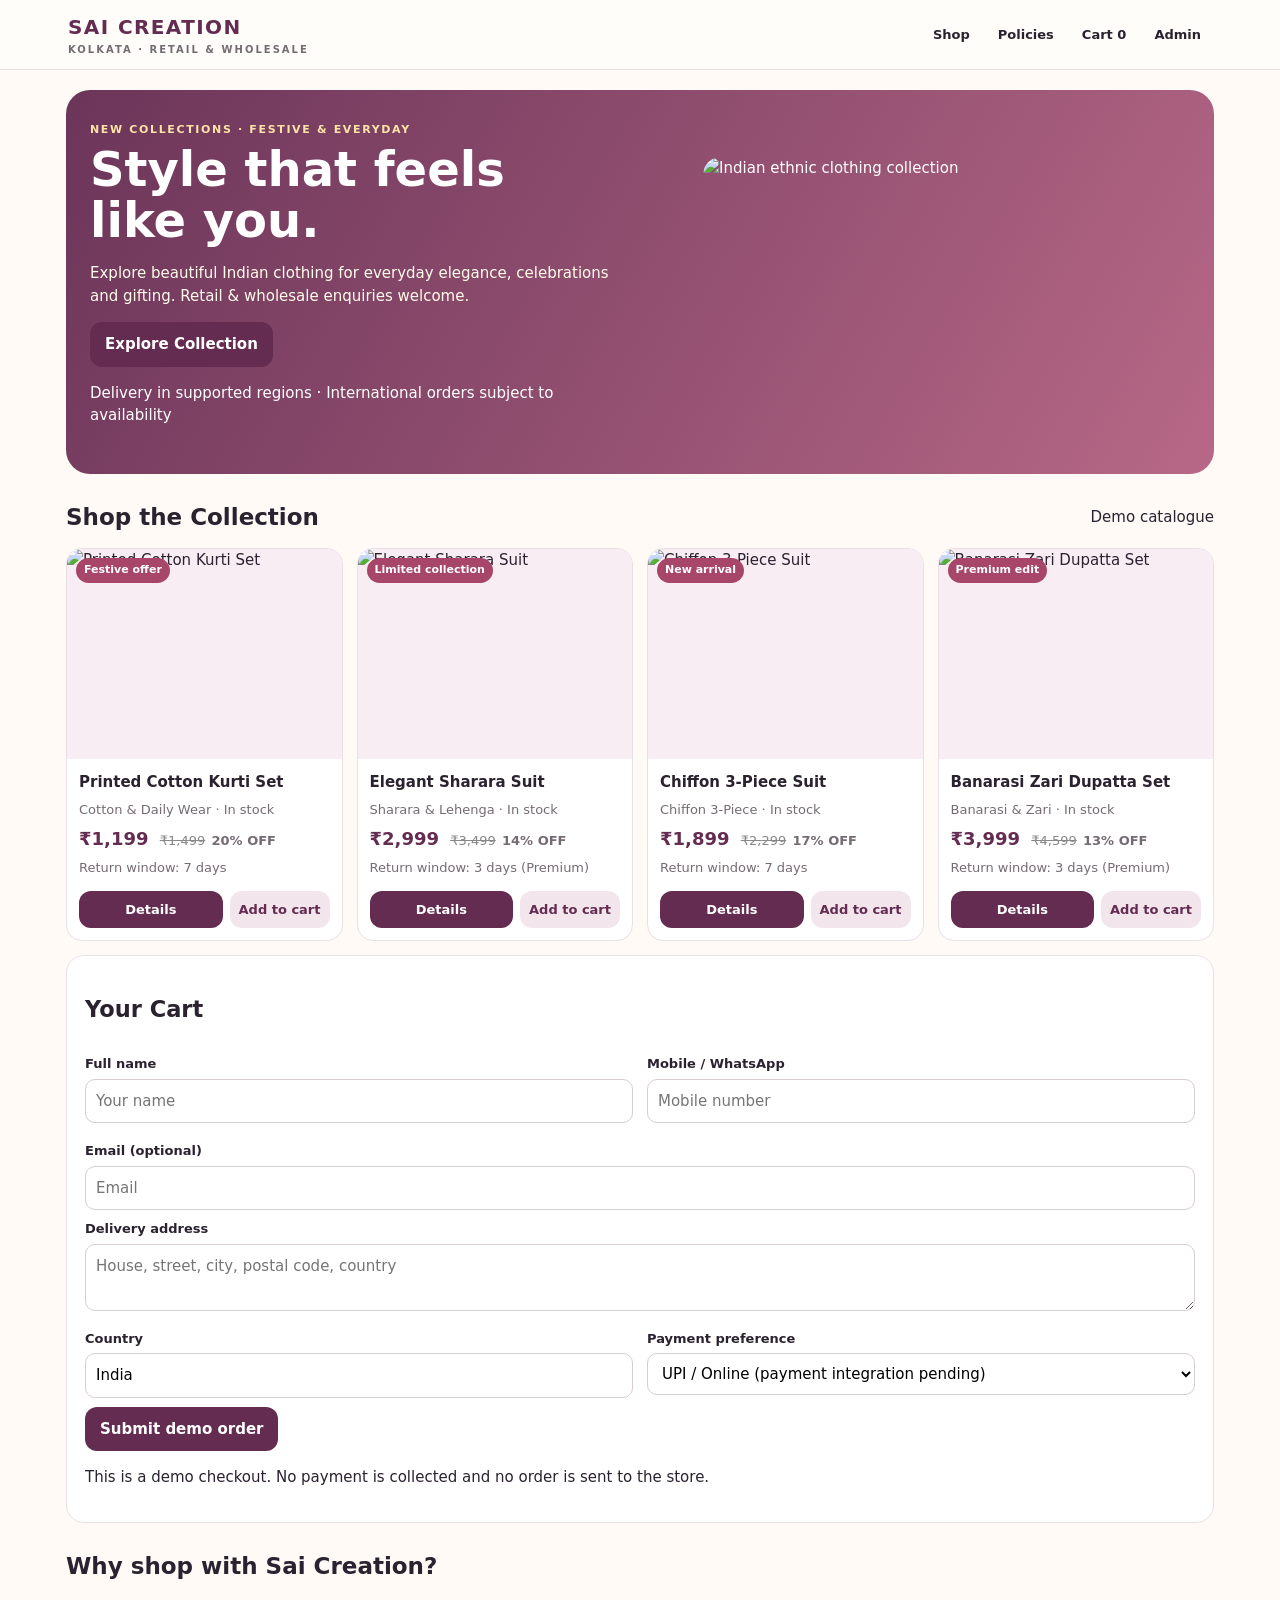
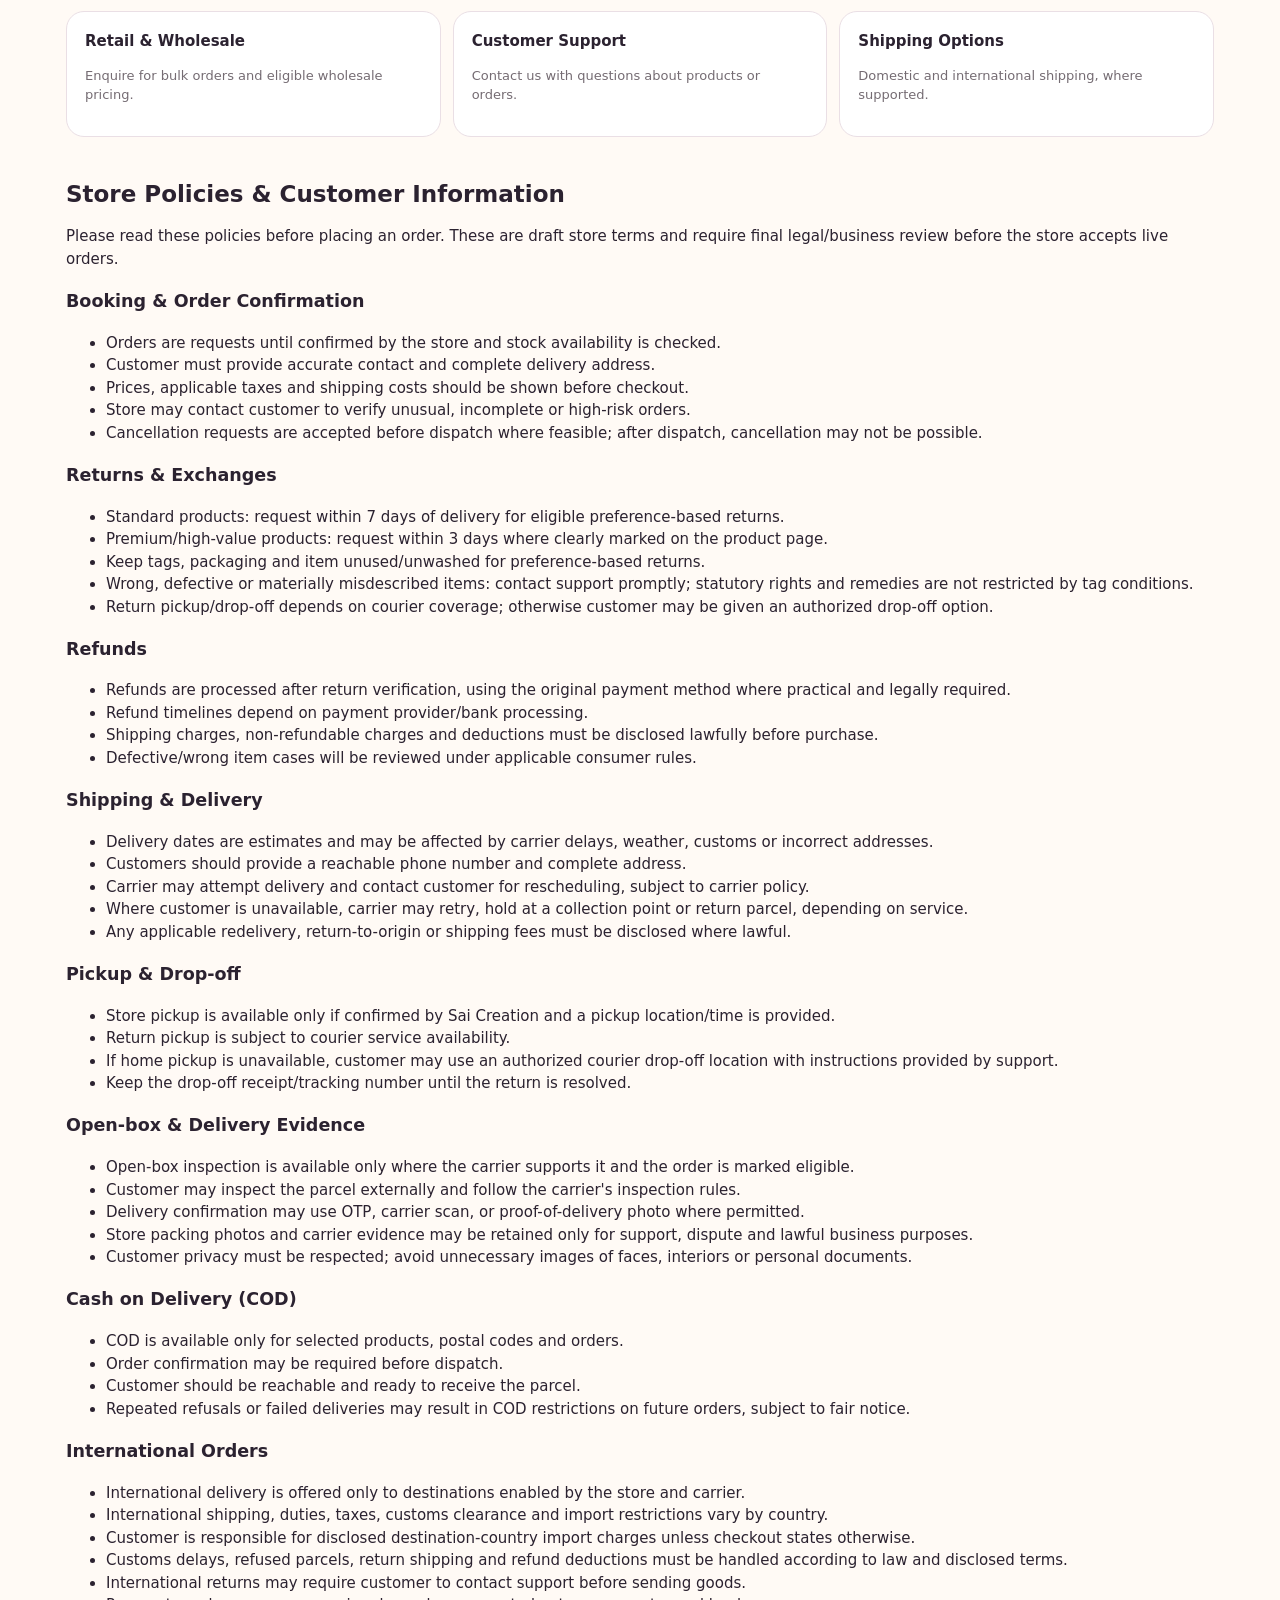
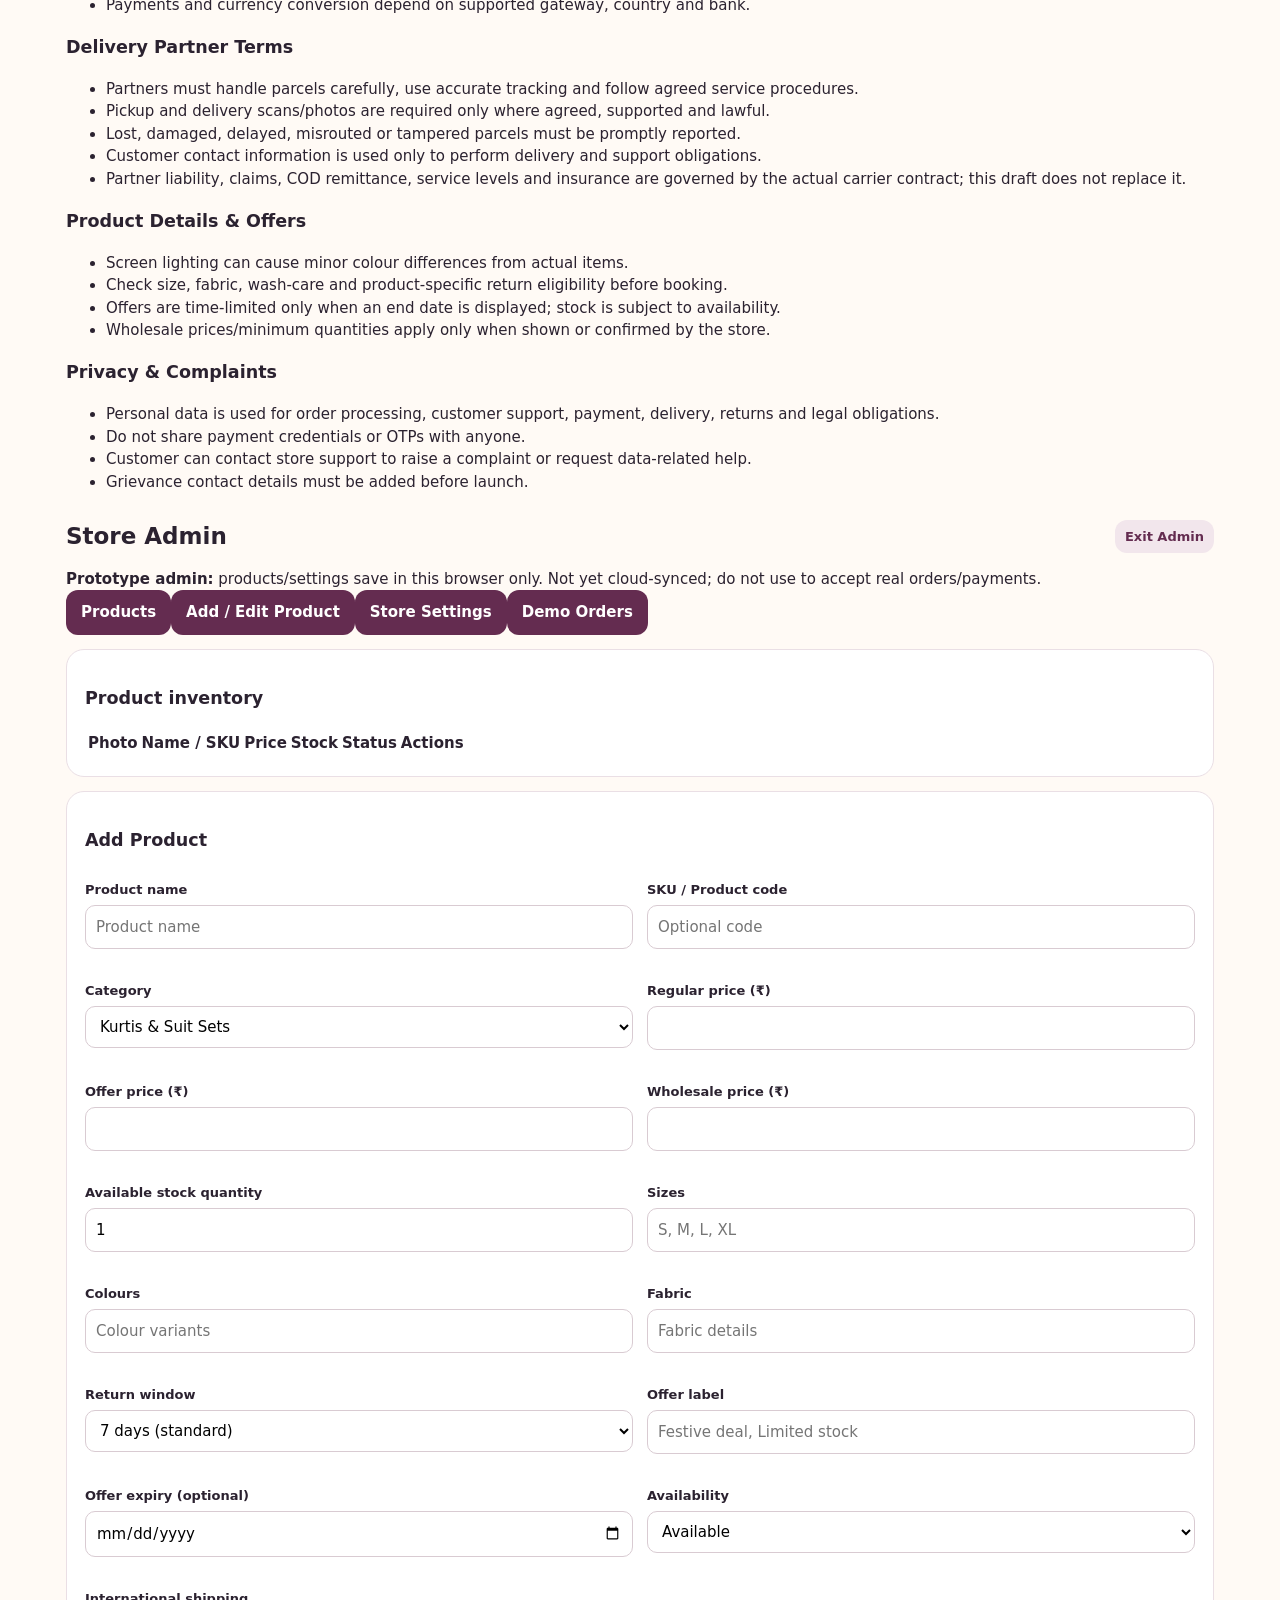
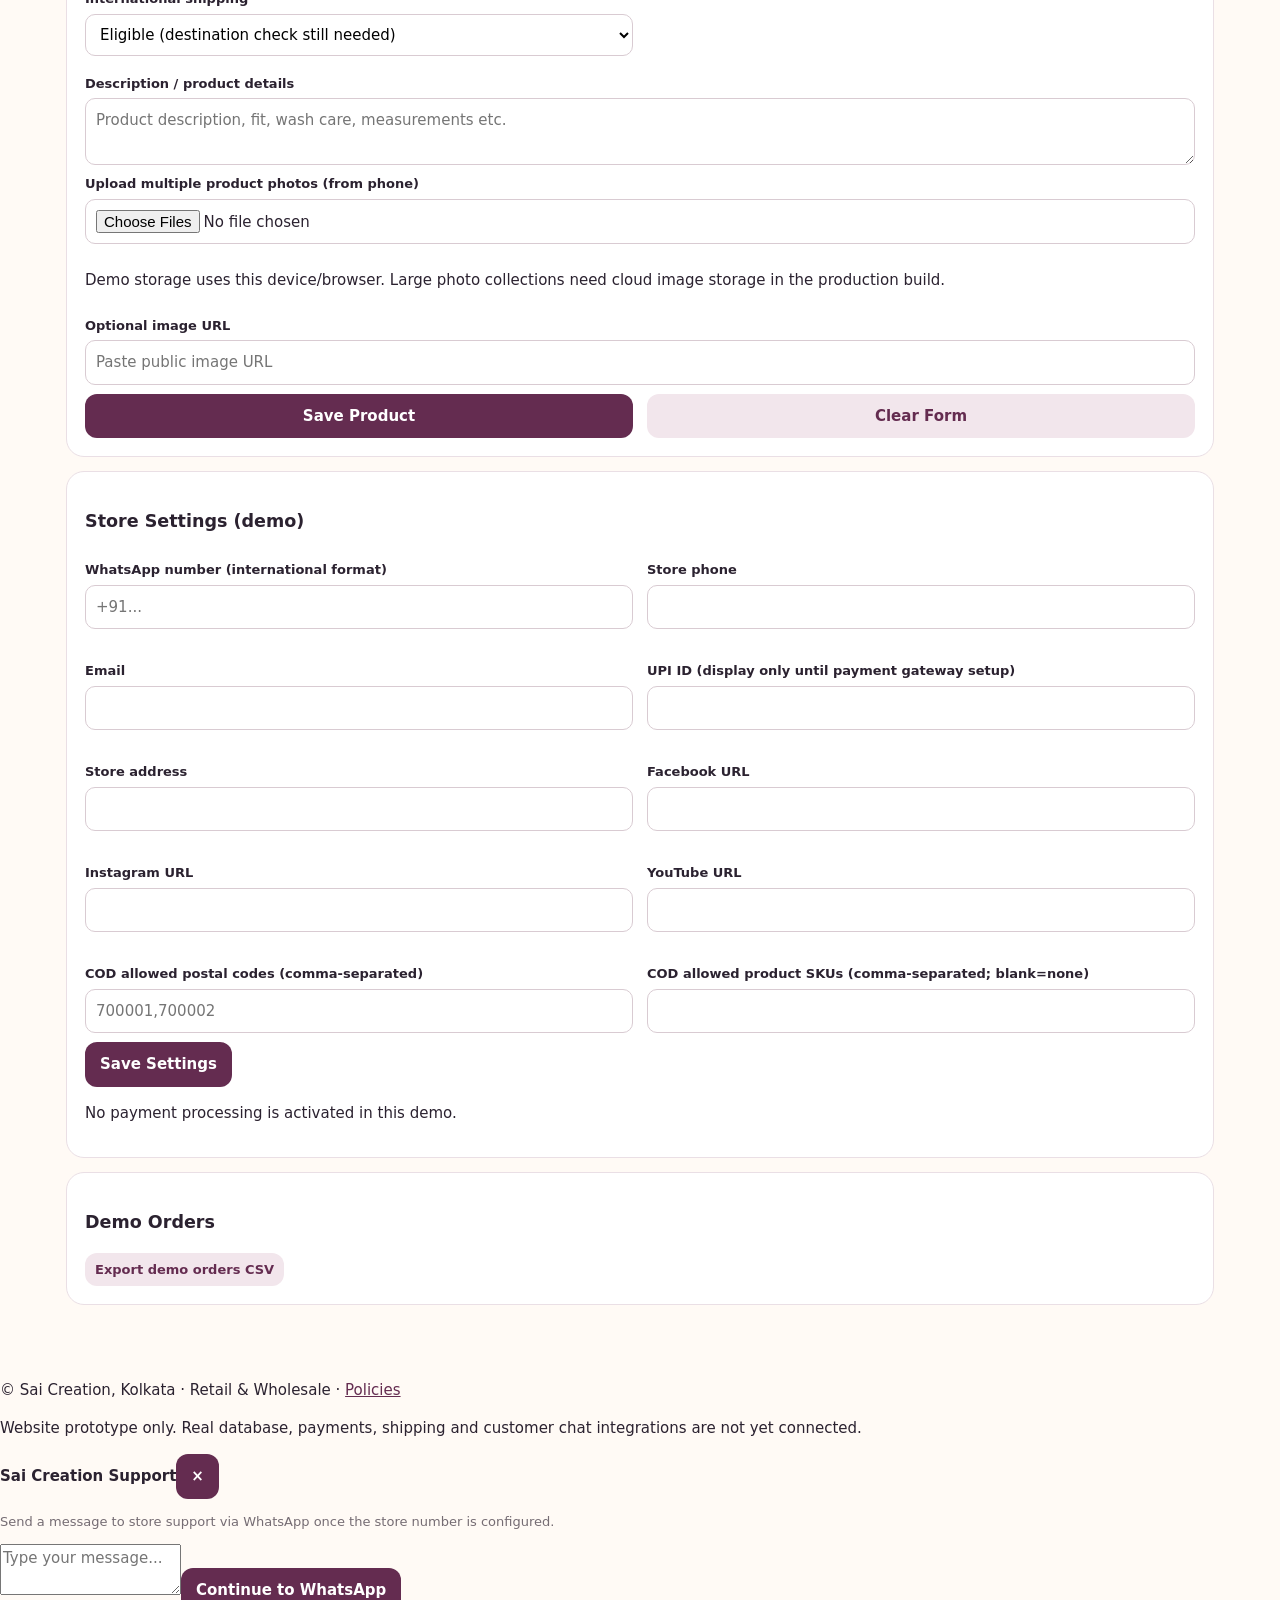
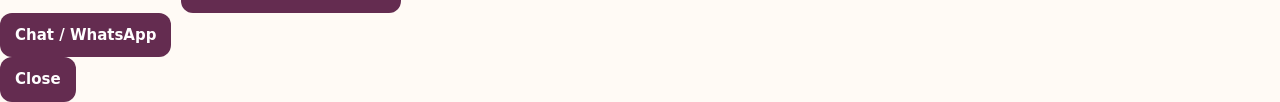
==== commit a95849e5: "Rename sai_creation_business_store.html to index.html" ====
--- a/index.html
+++ b/index.html
@@ -1,50 +1,76 @@
-<!doctype html>
-<html lang="hi">
+<!DOCTYPE html>
+<html lang="en">
 <head>
-<meta charset="utf-8"><meta name="viewport" content="width=device-width,initial-scale=1">
-<title>Sai Creation, Kolkata | Retail & Wholesale</title>
-<meta name="description" content="Sai Creation, Kolkata – ethnic wear, kurti sets, sharara, co-ord sets and more. Retail and wholesale enquiries.">
+<meta charset="UTF-8"><meta name="viewport" content="width=device-width, initial-scale=1.0">
+<title>Sai Creation | Kolkata</title>
 <style>
-:root{--wine:#6e1838;--rose:#a94c69;--cream:#fffaf5;--ink:#292329;--muted:#746b70;--line:#eadde1;--gold:#c59a54}
-*{box-sizing:border-box}body{margin:0;font-family:Arial,Helvetica,sans-serif;color:var(--ink);background:#fff}a{color:inherit}button,input,select,textarea{font:inherit}button{cursor:pointer;border:0;border-radius:10px;padding:11px 15px;background:var(--wine);color:white;font-weight:700}.outline{background:white;color:var(--wine);border:1px solid var(--wine)}.soft{background:#f7eaf0;color:var(--wine)}.top{background:var(--wine);color:white;text-align:center;padding:8px;font-size:12px}.nav{display:flex;align-items:center;justify-content:space-between;padding:15px 5%;gap:12px;border-bottom:1px solid var(--line);position:sticky;top:0;background:#fffdfb;z-index:4}.brand{font-family:Georgia,serif;color:var(--wine);font-size:25px;font-weight:bold}.brand small{display:block;font:10px Arial;letter-spacing:2px;color:var(--muted);margin-top:3px}.navlinks{display:flex;gap:16px;align-items:center;font-size:13px}.navlinks a{text-decoration:none}.hero{background:linear-gradient(115deg,#f8e8ed,#fff7ed);padding:44px 6%;display:grid;grid-template-columns:1.2fr .8fr;gap:25px;align-items:center}.hero h1{font:clamp(34px,5vw,55px) Georgia,serif;color:var(--wine);margin:0 0 12px}.hero p{line-height:1.7;color:#574d52;max-width:580px}.hero-art{background:linear-gradient(145deg,#d6a6b4,#f5d9c6);border-radius:25px;min-height:230px;display:flex;align-items:center;justify-content:center;text-align:center;color:#fff;font:italic 30px Georgia;padding:20px}.wrap{max-width:1150px;margin:auto;padding:30px 5%}.section-head{display:flex;justify-content:space-between;align-items:end;gap:10px;flex-wrap:wrap}.section-head h2{font:30px Georgia;color:var(--wine);margin:0 0 7px}.muted{color:var(--muted);font-size:13px;line-height:1.6}.chips{display:flex;gap:8px;flex-wrap:wrap;margin:20px 0}.chip{background:#f8eff2;color:var(--wine);border:1px solid var(--line);padding:8px 12px;border-radius:30px;font-size:12px}.grid{display:grid;grid-template-columns:repeat(4,1fr);gap:16px}.product{border:1px solid var(--line);border-radius:15px;overflow:hidden;background:white}.photo{height:210px;background:linear-gradient(135deg,#f4e3e8,#f9f0e8);display:flex;align-items:center;justify-content:center;color:#9a7381;font-size:13px;text-align:center;padding:12px}.photo img{width:100%;height:100%;object-fit:cover}.pbody{padding:13px}.pbody h3{font-size:15px;margin:0 0 6px}.price{font-weight:bold;color:var(--wine);margin:8px 0}.tag{font-size:10px;background:#f6e8ed;color:var(--wine);padding:4px 7px;border-radius:20px}.actions{display:flex;gap:7px;flex-wrap:wrap}.actions button{font-size:12px;padding:9px 11px}.panel{background:var(--cream);border:1px solid var(--line);border-radius:16px;padding:18px;margin:18px 0}.cols{display:grid;grid-template-columns:1fr 1fr;gap:18px}.field{display:flex;flex-direction:column;gap:6px;margin:10px 0}.field label{font-size:12px;font-weight:bold}.field input,.field select,.field textarea{padding:11px;border:1px solid #d9cbd0;border-radius:9px;background:white;width:100%}.field textarea{min-height:75px}.hidden{display:none!important}.tabs{display:flex;gap:8px;flex-wrap:wrap;margin:15px 0}.tabs button{font-size:12px}.notice{padding:12px;border-radius:10px;background:#fff1dc;color:#654719;font-size:12px;line-height:1.6}.good{background:#eaf5ee;color:#235b38}.policy h3{color:var(--wine);font-size:16px;margin-bottom:6px}.policy p,.policy li{font-size:13px;line-height:1.65;color:#554c50}.footer{background:#2c2027;color:#fff;padding:30px 5%;margin-top:35px}.footer a{color:#ffe3ed}.modal{position:fixed;inset:0;background:#0008;z-index:9;display:flex;align-items:center;justify-content:center;padding:15px}.modalbox{background:white;border-radius:18px;max-width:560px;width:100%;max-height:90vh;overflow:auto;padding:22px}.close{float:right;background:#eee;color:#333;padding:6px 10px}.cartline{display:flex;justify-content:space-between;border-bottom:1px solid var(--line);padding:10px 0;font-size:13px}
-@media(max-width:800px){.grid{grid-template-columns:repeat(2,1fr)}.hero{grid-template-columns:1fr}.hero-art{min-height:160px}.navlinks{gap:8px;flex-wrap:wrap;justify-content:flex-end}.navlinks a{font-size:11px}.cols{grid-template-columns:1fr}}
-@media(max-width:430px){.brand{font-size:20px}.grid{gap:9px}.photo{height:160px}.pbody{padding:10px}.pbody h3{font-size:13px}}
-</style></head>
-<body>
-<div class="top">Retail & Wholesale • Kolkata + Pan-India delivery where service is available • Customer support: add your number</div>
-<header class="nav"><div class="brand">SAI CREATION<small>KOLKATA · RETAIL & WHOLESALE</small></div><div class="navlinks"><a href="#shop">Shop</a><a href="#delivery">Delivery</a><a href="#policies">Policies</a><a href="#contact">Contact</a><button class="soft" onclick="openCart()">Cart (<span id="cartCount">0</span>)</button></div></header>
-<section class="hero"><div><span class="tag">ETHNIC WEAR COLLECTION</span><h1>Style that feels like you.</h1><p>Discover kurti sets, sharara suits, co-ord sets, cotton collections and festive wear from Sai Creation, Kolkata. Retail and wholesale enquiries welcome.</p><div class="actions"><button onclick="document.querySelector('#shop').scrollIntoView({behavior:'smooth'})">Explore Collection</button><button class="outline" onclick="document.querySelector('#contact').scrollIntoView({behavior:'smooth'})">Wholesale Enquiry</button></div><p class="muted">Note: Product photos are representative demo placeholders. Actual products, availability and prices will be confirmed before order acceptance.</p></div><div class="hero-art">Sai Creation<br><small style="font-size:15px">A little elegance, every day</small></div></section>
+:root{--ink:#2b2230;--plum:#642c50;--rose:#b65b7b;--pink:#f8eaf0;--cream:#fffaf5;--gold:#d5a65b;--muted:#756c73;--line:#eadfe5;--green:#32765a;--danger:#ad3e46}*{box-sizing:border-box}body{margin:0;background:var(--cream);color:var(--ink);font:15px/1.5 system-ui,-apple-system,Segoe UI,Roboto,sans-serif}button,input,select,textarea{font:inherit}button{cursor:pointer;border:0;border-radius:12px;padding:11px 15px;background:var(--plum);color:white;font-weight:700}button.secondary{background:#f2e6ec;color:var(--plum)}button.outline{background:white;color:var(--plum);border:1px solid var(--plum)}button.danger{background:var(--danger)}button.small{padding:7px 10px;font-size:13px}a{color:var(--plum)}header{position:sticky;top:0;z-index:5;background:#fffdf9ee;backdrop-filter:blur(12px);border-bottom:1px solid var(--line)}.head{max-width:1180px;margin:auto;padding:12px 18px;display:flex;align-items:center;gap:14px}.brand{font-weight:900;letter-spacing:.07em;color:var(--plum);font-size:20px;white-space:nowrap}.brand small{display:block;font-size:10px;letter-spacing:.2em;color:var(--muted)}nav{margin-left:auto;display:flex;gap:6px;flex-wrap:wrap}nav button{padding:9px 11px;background:transparent;color:var(--ink);font-size:13px}nav button:hover{background:var(--pink)}.wrap{max-width:1180px;margin:0 auto;padding:20px 16px 60px}.hero{background:linear-gradient(120deg,#6b3559,#b76886);color:white;border-radius:24px;padding:32px 24px;display:grid;grid-template-columns:1.1fr .9fr;gap:18px;align-items:center;overflow:hidden}.hero h1{font-size:clamp(29px,5vw,48px);line-height:1.08;margin:5px 0 12px}.hero p{max-width:540px;color:#fffde9}.hero-img{width:100%;height:250px;object-fit:cover;border-radius:18px}.eyebrow{text-transform:uppercase;letter-spacing:.15em;font-size:11px;font-weight:800;color:var(--gold)}.hero .eyebrow{color:#ffe3a7}.section-title{display:flex;align-items:center;justify-content:space-between;gap:12px;margin:26px 0 14px}.section-title h2{margin:0;font-size:23px}.products{display:grid;grid-template-columns:repeat(4,minmax(0,1fr));gap:14px}.product{background:white;border:1px solid var(--line);border-radius:16px;overflow:hidden;display:flex;flex-direction:column}.product .photo{height:210px;background:#f7edf2;position:relative}.product .photo img{width:100%;height:100%;object-fit:cover}.badge{position:absolute;top:9px;left:9px;background:#a84669;color:white;padding:4px 8px;border-radius:30px;font-size:11px;font-weight:800}.pbody{padding:12px;display:flex;flex-direction:column;gap:6px;flex:1}.pbody h3{font-size:15px;margin:0}.muted{color:var(--muted);font-size:13px}.price{font-weight:850;font-size:18px;color:var(--plum)}.price s{font-weight:400;font-size:13px;color:#888;margin-left:5px}.pbody .actions{display:flex;gap:7px;margin-top:auto;padding-top:7px}.pbody .actions button{flex:1;padding:9px;font-size:13px}.pbody .actions .secondary{flex:0 0 auto}.empty{border:1px dashed var(--line);padding:28px;text-align:center;border-radius:16px;color:var(--muted);grid-column:1/-1}.panel{background:white;border:1px solid var(--line);border-radius:18px;padding:18px;margin:14px 0}.grid2{display:grid;grid-template-columns:1fr 1fr;gap:14px}.grid3{display:grid;grid-template-columns:repeat(3,1fr);gap:12px}.field{display:flex;flex-direction:column;gap:5px;margin:9px 0}.field label{font-size:13px;font-weight:700}.field input,.field textarea,.field select{border:1px solid #d9cbd2;border-radius:10px;padding:10px;background:white;width:100%;color:var(--ink}.field textarea{min-height:90px;resize:vertical}.admin{display:none}.admin.active{display:block}.store.hidden{display:none}.notice{background:#fff6e3;border:1px solid #ead5a7;border-radius:12px;padding:12px;font-size:13px}.success{color:var(--green)}.tabs{display:flex;gap:8px;flex-wrap:wrap;margin:12px 0}.tabs button{background:#f2e6ec;color:var(--plum}.tabs button.active{background:var(--plum);color:white}.tablewrap{overflow:auto}table{width:100%;border-collapse:collapse;min-width:560px}th,td{padding:10px;border-bottom:1px solid var(--line);text-align:left;font-size:13px}th{background:#fbf4f7}.thumb{width:45px;height:48px;object-fit:cover;border-radius:8px}.uploadpreview{display:flex;gap:8px;flex-wrap:wrap}.uploadpreview img{width:70px;height:80px;object-fit:cover;border-radius:8px;border:1px solid var(--line)}.policygrid{display:grid;grid-template-columns:1fr 1fr;gap:12px}.policy{background:white;border:1px solid var(--line);border-radius:15px;padding:15px}.policy h3{margin:0 0 8px;color:var(--plum)}.policy ul{padding-left:18px;margin:5px 0}.cartrow{display:flex;justify-content:space-between;gap:8px;padding:10px 0;border-bottom:1px solid var(--line)}.floatingchat{position:fixed;right:15px;bottom:15px;z-index:8;box-shadow:0 5px 20px #0002}.chatbox{display:none;position:fixed;bottom:78px;right:15px;z-index:8;width:min(340px,calc(100vw - 30px));background:white;border:1px solid var(--line);border-radius:18px;padding:14px;box-shadow:0 5px 24px #0002}.chatbox.open{display:block}.chatbox textarea{width:100%;border:1px solid var(--line);padding:10px;border-radius:10px;min-height:80px}.foot{border-top:1px solid var(--line);padding:25px 16px;text-align:center;color:var(--muted);font-size:13px}.modal{display:none;position:fixed;inset:0;z-index:20;background:#1b1420aa;align-items:center;justify-content:center;padding:16px}.modal.open{display:flex}.modalbox{max-width:560px;width:100%;max-height:90vh;overflow:auto;background:white;border-radius:18px;padding:18px}.modalclose{float:right;background:#f1e5ec;color:var(--plum;padding:6px 10px}.status{font-size:12px;font-weight:700}.pill{display:inline-block;border-radius:30px;background:#f5e7ed;padding:4px 9px;font-size:11px;color:var(--plum)}.smallnote{font-size:12px;color:var(--muted)}.hidden{display:none!important}
+@media(max-width:850px){.products{grid-template-columns:repeat(2,minmax(0,1fr))}.hero{grid-template-columns:1fr}.hero-img{height:210px}.grid3{grid-template-columns:1fr 1fr}}
+@media(max-width:520px){.head{padding:10px;gap:8px;flex-wrap:wrap}.brand{font-size:18px}nav{width:100%;margin:0;justify-content:space-between}nav button{padding:8px;font-size:12px}.wrap{padding:13px 11px 55px}.products{gap:9px}.product .photo{height:165px}.pbody{padding:10px}.pbody h3{font-size:14px}.pbody .actions button{font-size:12px;padding:8px}.policygrid,.grid2{grid-template-columns:1fr}.hero{padding:23px 18px;border-radius:18px}.section-title h2{font-size:20px}}
+</style>
+</head><body>
+<header><div class="head"><div class="brand">SAI CREATION<small>KOLKATA · RETAIL & WHOLESALE</small></div><nav><button onclick="go('shop')">Shop</button><button onclick="go('policies')">Policies</button><button onclick="go('cart')">Cart <span id="cartcount">0</span></button><button onclick="openAdmin()">Admin</button></nav></div></header>
 <main class="wrap">
-<section id="shop"><div class="section-head"><div><h2>Our Collection</h2><div class="muted">Choose a category and explore the collection.</div></div><input id="search" placeholder="Search products..." oninput="renderProducts()" style="padding:10px;border:1px solid var(--line);border-radius:9px"></div><div class="chips" id="categories"></div><div class="grid" id="products"></div></section>
-<section class="panel" id="delivery"><h2 style="font:28px Georgia;color:var(--wine)">Delivery, Pickup & Open Box</h2><div class="cols"><div><h3>Delivery coverage</h3><p class="muted">Kolkata and nearby areas, plus other Indian pin codes where our courier partner provides service. Availability and charges are confirmed at checkout.</p><h3>If you are not at home</h3><ol class="muted"><li>Delivery partner may call the registered number.</li><li>You may request another delivery attempt or authorize an adult recipient.</li><li>After permitted attempts, the parcel may be returned to sender; applicable return shipping/COD rules will be disclosed.</li><li>Keep your phone reachable and provide correct address and landmark.</li></ol></div><div><h3>Return pickup & drop-off</h3><p class="muted">Once a return is approved, pickup from your address may be arranged if service is available. Otherwise, we may provide an authorized courier drop-off option. Keep the receipt/tracking number.</p><h3>Open Box Delivery</h3><p class="muted">Available only for eligible pin codes/orders if supported by the courier partner. Follow the courier's inspection instructions. If unavailable, record an unboxing video immediately after delivery and report damage/mismatch promptly.</p></div></div><div class="notice">Delivery attempts, pickup, drop-off, open-box inspection, charges and timelines depend on courier-partner coverage and service terms. Do not hand over a parcel without a valid pickup/return receipt.</div></section>
-<section id="policies" class="policy"><h2 style="font:30px Georgia;color:var(--wine)">Store Policies & Customer Responsibilities</h2><p class="muted">Proposed policy draft for Sai Creation. Final contact details, operational timelines and legal review must be completed before public launch.</p>
-<div class="cols">
-<div class="panel"><h3>1. Return window</h3><ul><li>Regular eligible products: return request within 7 calendar days from delivery.</li><li>Premium/high-value products: return request within 3 calendar days from delivery; the shorter period must be clearly shown on the product page and before checkout.</li><li>Wrong, damaged, defective or materially-not-as-described items: contact us promptly; statutory consumer rights and remedies remain unaffected.</li><li>Return eligibility and available remedy (replacement, refund or other lawful resolution) will be assessed under applicable law.</li></ul></div>
-<div class="panel"><h3>2. Tags, condition & packaging</h3><ul><li>For change-of-mind returns, original tags, labels, unused/unwashed condition and original packaging are required.</li><li>Do not remove the product tag until you are satisfied with the item.</li><li>Tag missing/removed may affect a voluntary change-of-mind return, but will not automatically cancel rights for a defective, wrong or misdescribed product.</li><li>Keep invoice and order ID for support.</li></ul></div>
-<div class="panel"><h3>3. Defective / wrong product</h3><ul><li>Share order ID, clear photos/video of the item, tag, packaging and shipping label.</li><li>Report as soon as reasonably possible after delivery so the issue can be documented.</li><li>Do not use, wash, repair or alter the item while the complaint is reviewed.</li><li>We will investigate and provide the remedy required by applicable law and the facts of the case.</li></ul></div>
-<div class="panel"><h3>4. Refund & exchange</h3><ul><li>Refunds are processed to the original payment method where practicable, or another lawful agreed method.</li><li>Processing begins after return receipt and inspection, without limiting legal deadlines.</li><li>Shipping/return charges, if any, will be disclosed before purchase and applied only where lawful.</li><li>Exchange depends on stock availability; if unavailable, applicable refund remedies remain available.</li></ul></div>
-<div class="panel"><h3>5. Delivery & failed attempts</h3><ul><li>Customer must provide accurate address, PIN code and active phone number.</li><li>Customer should remain reachable during the delivery window.</li><li>If absent, courier may call, make another attempt or allow an authorized recipient, subject to courier rules.</li><li>Repeated failed attempts may result in return-to-origin. Any fee or COD restriction must be disclosed and lawful.</li></ul></div>
-<div class="panel"><h3>6. Customer responsibilities</h3><ul><li>Review size chart, fabric, colour, product description, price and delivery estimate before ordering.</li><li>Check parcel condition and follow available open-box instructions.</li><li>Do not share OTP with anyone except the authorized delivery person at the time of handover.</li><li>Report suspected fraud, tampering or mismatch promptly.</li></ul></div>
-<div class="panel"><h3>7. Store responsibilities</h3><ul><li>Display accurate product descriptions, prices, seller identity and contact details.</li><li>Use reasonable care in packing and dispatching orders.</li><li>Provide order updates, complaint support and applicable refund/return remedies.</li><li>Protect customer data and use it only for legitimate order, delivery and support purposes.</li></ul></div>
-<div class="panel"><h3>8. Privacy & grievance</h3><p>Customer information is used for order processing, payment, delivery, support and legal compliance. A final privacy notice, data retention details and grievance officer contact must be published before launch.</p><p><b>Grievance contact:</b> To be added by Sai Creation before launch.</p></div>
-</div><div class="notice">No policy on this demo page overrides applicable Indian consumer-protection, e-commerce, privacy, payment or other laws. Do not publish until seller details, grievance contact, shipping charges, actual courier rules and legal wording have been verified.</div>
+<section id="store" class="store">
+<div class="hero"><div><div class="eyebrow">New collections · Festive & everyday</div><h1>Style that feels<br>like you.</h1><p>Explore beautiful Indian clothing for everyday elegance, celebrations and gifting. Retail & wholesale enquiries welcome.</p><button onclick="go('shop')">Explore Collection</button><p class="smallnote" style="color:#fff">Delivery in supported regions · International orders subject to availability</p></div><img class="hero-img" src="https://images.unsplash.com/photo-1610030469983-98e550d6193c?auto=format&fit=crop&w=900&q=80" alt="Indian ethnic clothing collection"></div>
+<div class="section-title" id="shop"><h2>Shop the Collection</h2><span class="pill">Demo catalogue</span></div><div class="products" id="productgrid"></div>
+<div id="cartsection" class="panel hidden"><h2>Your Cart</h2><div id="cartlist"></div><div class="grid2"><div class="field"><label>Full name</label><input id="buyername" placeholder="Your name"></div><div class="field"><label>Mobile / WhatsApp</label><input id="buyermobile" placeholder="Mobile number"></div></div><div class="field"><label>Email (optional)</label><input id="buyeremail" type="email" placeholder="Email"></div><div class="field"><label>Delivery address</label><textarea id="buyeraddress" placeholder="House, street, city, postal code, country"></textarea></div><div class="grid2"><div class="field"><label>Country</label><input id="buyercountry" value="India"></div><div class="field"><label>Payment preference</label><select id="paypref"><option>UPI / Online (payment integration pending)</option><option>Cash on Delivery (availability to be confirmed)</option></select></div></div><button onclick="submitDemoOrder()">Submit demo order</button><p class="smallnote">This is a demo checkout. No payment is collected and no order is sent to the store.</p></div>
+<div class="section-title"><h2>Why shop with Sai Creation?</h2></div><div class="grid3"><div class="panel"><b>Retail & Wholesale</b><p class="muted">Enquire for bulk orders and eligible wholesale pricing.</p></div><div class="panel"><b>Customer Support</b><p class="muted">Contact us with questions about products or orders.</p></div><div class="panel"><b>Shipping Options</b><p class="muted">Domestic and international shipping, where supported.</p></div></div>
 </section>
-<section class="panel" id="contact"><h2 style="font:28px Georgia;color:var(--wine)">Contact Sai Creation</h2><div class="cols"><div><p><b>Sai Creation, Kolkata</b><br>Retail & Wholesale Clothing</p><p class="muted">Phone: Add business number<br>WhatsApp: Add WhatsApp number<br>Email: Add business email<br>Address: Add complete business address</p><div class="actions"><button onclick="alert('Add WhatsApp number in Store Settings after backend setup.')">WhatsApp Us</button><button class="outline" onclick="alert('Add social-media URLs in Store Settings after backend setup.')">Social Media</button></div></div><div class="field"><label>Wholesale / Customer Enquiry</label><input placeholder="Your name"><input placeholder="Mobile number"><textarea placeholder="Your message"></textarea><button onclick="alert('Demo only: enquiry form is not connected to an online server yet.')">Submit Enquiry</button></div></div></section>
-<section class="panel"><h2 style="font:25px Georgia;color:var(--wine)">Admin & Delivery Demo</h2><p class="muted">Demo controls below are local to this browser only. They are not secure and do not sync to customers or delivery staff. Production admin and delivery accounts require a connected backend.</p><div class="tabs"><button onclick="showAdmin('product')">Manage Products</button><button class="outline" onclick="showAdmin('orders')">Orders Demo</button><button class="outline" onclick="showAdmin('delivery')">Delivery Proof Demo</button></div>
-<div id="adminProduct"><div class="cols"><div class="field"><label>Product name</label><input id="pname" placeholder="e.g. Banarasi Suit"></div><div class="field"><label>Category</label><select id="pcat"><option>Kurti & Suit Sets</option><option>Sharara & Lacha</option><option>Co-ord Sets</option><option>Punjabi Suits</option><option>Cotton & Daily Wear</option><option>Chiffon 3-Piece</option><option>Banarasi & Zari Suits</option><option>Dabbu Cotton</option><option>Other</option></select></div><div class="field"><label>Retail price (₹)</label><input id="pprice" type="number"></div><div class="field"><label>Premium product? (3-day change-of-mind window)</label><select id="ppremium"><option value="no">No – 7 days</option><option value="yes">Yes – 3 days</option></select></div><div class="field"><label>Sizes / colours / fabric</label><input id="pdetails" placeholder="M, L, XL / Pink / Cotton"></div><div class="field"><label>Stock quantity</label><input id="pstock" type="number" value="1"></div></div><div class="field"><label>Product photo</label><input id="pimage" type="file" accept="image/*"></div><div class="field"><label>Description</label><textarea id="pdesc"></textarea></div><button onclick="addProduct()">Save demo product</button><div id="adminProductList" class="muted"></div></div>
-<div id="adminOrders" class="hidden"><p class="muted">Demo order list. Real customer orders will require backend integration.</p><div id="ordersList"></div></div>
-<div id="adminDelivery" class="hidden"><div class="field"><label>Order ID</label><input placeholder="Order number"></div><div class="field"><label>Delivery status</label><select><option>Out for delivery</option><option>Customer unavailable</option><option>Open-box inspection</option><option>Delivered</option><option>Return pickup requested</option></select></div><div class="field"><label>Parcel / delivery proof photo</label><input type="file" accept="image/*"></div><div class="notice">Demo only. This upload is not transmitted or stored for the store. A secure delivery partner login, consent, photo storage and audit trail are needed for real use.</div></div></section>
-</main>
-<footer class="footer"><div class="brand" style="color:#fff">SAI CREATION</div><p>Retail & Wholesale · Kolkata</p><p style="font-size:12px;color:#e5cfd7">© Sai Creation. All rights reserved. Seller contact, grievance officer, legal entity details and final policies to be completed before commercial launch.</p><a href="#policies">Terms & Policies</a> · <a href="#delivery">Shipping & Delivery</a></footer>
-<div id="cartModal" class="modal hidden"><div class="modalbox"><button class="close" onclick="closeCart()">Close</button><h2 style="color:var(--wine)">Your Cart</h2><div id="cartItems"></div><div class="field"><label>Delivery PIN code</label><input id="pin" maxlength="6" placeholder="6-digit PIN code"></div><div class="field"><label>Payment option</label><select id="pay"><option>UPI / Online payment (not connected in demo)</option><option>Cash on Delivery – only selected PIN codes/products (availability to be checked)</option></select></div><div class="notice">COD will be enabled only for approved PIN codes and eligible products after backend configuration. Payment is not collected by this demo.</div><button onclick="alert('Demo checkout only. No order or payment has been placed.')">Continue to Checkout (Demo)</button></div></div>
+<section id="policies" class="hidden"><div class="section-title"><h2>Store Policies & Customer Information</h2></div><div class="notice">Please read these policies before placing an order. These are draft store terms and require final legal/business review before the store accepts live orders.</div><div class="policygrid">
+<div class="policy"><h3>Booking & Order Confirmation</h3><ul><li>Orders are requests until confirmed by the store and stock availability is checked.</li><li>Customer must provide accurate contact and complete delivery address.</li><li>Prices, applicable taxes and shipping costs should be shown before checkout.</li><li>Store may contact customer to verify unusual, incomplete or high-risk orders.</li><li>Cancellation requests are accepted before dispatch where feasible; after dispatch, cancellation may not be possible.</li></ul></div>
+<div class="policy"><h3>Returns & Exchanges</h3><ul><li>Standard products: request within 7 days of delivery for eligible preference-based returns.</li><li>Premium/high-value products: request within 3 days where clearly marked on the product page.</li><li>Keep tags, packaging and item unused/unwashed for preference-based returns.</li><li>Wrong, defective or materially misdescribed items: contact support promptly; statutory rights and remedies are not restricted by tag conditions.</li><li>Return pickup/drop-off depends on courier coverage; otherwise customer may be given an authorized drop-off option.</li></ul></div>
+<div class="policy"><h3>Refunds</h3><ul><li>Refunds are processed after return verification, using the original payment method where practical and legally required.</li><li>Refund timelines depend on payment provider/bank processing.</li><li>Shipping charges, non-refundable charges and deductions must be disclosed lawfully before purchase.</li><li>Defective/wrong item cases will be reviewed under applicable consumer rules.</li></ul></div>
+<div class="policy"><h3>Shipping & Delivery</h3><ul><li>Delivery dates are estimates and may be affected by carrier delays, weather, customs or incorrect addresses.</li><li>Customers should provide a reachable phone number and complete address.</li><li>Carrier may attempt delivery and contact customer for rescheduling, subject to carrier policy.</li><li>Where customer is unavailable, carrier may retry, hold at a collection point or return parcel, depending on service.</li><li>Any applicable redelivery, return-to-origin or shipping fees must be disclosed where lawful.</li></ul></div>
+<div class="policy"><h3>Pickup & Drop-off</h3><ul><li>Store pickup is available only if confirmed by Sai Creation and a pickup location/time is provided.</li><li>Return pickup is subject to courier service availability.</li><li>If home pickup is unavailable, customer may use an authorized courier drop-off location with instructions provided by support.</li><li>Keep the drop-off receipt/tracking number until the return is resolved.</li></ul></div>
+<div class="policy"><h3>Open-box & Delivery Evidence</h3><ul><li>Open-box inspection is available only where the carrier supports it and the order is marked eligible.</li><li>Customer may inspect the parcel externally and follow the carrier's inspection rules.</li><li>Delivery confirmation may use OTP, carrier scan, or proof-of-delivery photo where permitted.</li><li>Store packing photos and carrier evidence may be retained only for support, dispute and lawful business purposes.</li><li>Customer privacy must be respected; avoid unnecessary images of faces, interiors or personal documents.</li></ul></div>
+<div class="policy"><h3>Cash on Delivery (COD)</h3><ul><li>COD is available only for selected products, postal codes and orders.</li><li>Order confirmation may be required before dispatch.</li><li>Customer should be reachable and ready to receive the parcel.</li><li>Repeated refusals or failed deliveries may result in COD restrictions on future orders, subject to fair notice.</li></ul></div>
+<div class="policy"><h3>International Orders</h3><ul><li>International delivery is offered only to destinations enabled by the store and carrier.</li><li>International shipping, duties, taxes, customs clearance and import restrictions vary by country.</li><li>Customer is responsible for disclosed destination-country import charges unless checkout states otherwise.</li><li>Customs delays, refused parcels, return shipping and refund deductions must be handled according to law and disclosed terms.</li><li>International returns may require customer to contact support before sending goods.</li><li>Payments and currency conversion depend on supported gateway, country and bank.</li></ul></div>
+<div class="policy"><h3>Delivery Partner Terms</h3><ul><li>Partners must handle parcels carefully, use accurate tracking and follow agreed service procedures.</li><li>Pickup and delivery scans/photos are required only where agreed, supported and lawful.</li><li>Lost, damaged, delayed, misrouted or tampered parcels must be promptly reported.</li><li>Customer contact information is used only to perform delivery and support obligations.</li><li>Partner liability, claims, COD remittance, service levels and insurance are governed by the actual carrier contract; this draft does not replace it.</li></ul></div>
+<div class="policy"><h3>Product Details & Offers</h3><ul><li>Screen lighting can cause minor colour differences from actual items.</li><li>Check size, fabric, wash-care and product-specific return eligibility before booking.</li><li>Offers are time-limited only when an end date is displayed; stock is subject to availability.</li><li>Wholesale prices/minimum quantities apply only when shown or confirmed by the store.</li></ul></div>
+<div class="policy"><h3>Privacy & Complaints</h3><ul><li>Personal data is used for order processing, customer support, payment, delivery, returns and legal obligations.</li><li>Do not share payment credentials or OTPs with anyone.</li><li>Customer can contact store support to raise a complaint or request data-related help.</li><li>Grievance contact details must be added before launch.</li></ul></div>
+</div></section>
+<section id="admin" class="admin"><div class="section-title"><h2>Store Admin</h2><button class="secondary small" onclick="closeAdmin()">Exit Admin</button></div><div class="notice"><b>Prototype admin:</b> products/settings save in this browser only. Not yet cloud-synced; do not use to accept real orders/payments.</div><div class="tabs"><button class="active" onclick="adminTab('manage',this)">Products</button><button onclick="adminTab('add',this)">Add / Edit Product</button><button onclick="adminTab('settings',this)">Store Settings</button><button onclick="adminTab('orders',this)">Demo Orders</button></div>
+<div id="adm-manage" class="panel"><h3>Product inventory</h3><div class="tablewrap"><table><thead><tr><th>Photo</th><th>Name / SKU</th><th>Price</th><th>Stock</th><th>Status</th><th>Actions</th></tr></thead><tbody id="adminproducts"></tbody></table></div></div>
+<div id="adm-add" class="panel hidden"><h3 id="formtitle">Add Product</h3><input id="editid" type="hidden"><div class="grid2"><div class="field"><label>Product name</label><input id="pname" placeholder="Product name"></div><div class="field"><label>SKU / Product code</label><input id="psku" placeholder="Optional code"></div><div class="field"><label>Category</label><select id="pcat"><option>Kurtis & Suit Sets</option><option>Sharara & Lehenga</option><option>Co-ord Sets</option><option>Punjabi Suits</option><option>Cotton & Daily Wear</option><option>Chiffon 3-Piece</option><option>Banarasi & Zari</option><option>Dabbu Cotton</option><option>Other</option></select></div><div class="field"><label>Regular price (₹)</label><input id="pprice" type="number" min="0"></div><div class="field"><label>Offer price (₹)</label><input id="psale" type="number" min="0"></div><div class="field"><label>Wholesale price (₹)</label><input id="pwholesale" type="number" min="0"></div><div class="field"><label>Available stock quantity</label><input id="pstock" type="number" min="0" value="1"></div><div class="field"><label>Sizes</label><input id="psizes" placeholder="S, M, L, XL"></div><div class="field"><label>Colours</label><input id="pcolors" placeholder="Colour variants"></div><div class="field"><label>Fabric</label><input id="pfabric" placeholder="Fabric details"></div><div class="field"><label>Return window</label><select id="preturn"><option value="7">7 days (standard)</option><option value="3">3 days (premium)</option><option value="0">No preference return (legal defective/wrong-item rights apply)</option></select></div><div class="field"><label>Offer label</label><input id="poffer" placeholder="Festive deal, Limited stock"></div><div class="field"><label>Offer expiry (optional)</label><input id="pexpiry" type="date"></div><div class="field"><label>Availability</label><select id="pavailable"><option value="true">Available</option><option value="false">Unavailable</option></select></div><div class="field"><label>International shipping</label><select id="pintl"><option value="true">Eligible (destination check still needed)</option><option value="false">Domestic only</option></select></div></div><div class="field"><label>Description / product details</label><textarea id="pdesc" placeholder="Product description, fit, wash care, measurements etc."></textarea></div><div class="field"><label>Upload multiple product photos (from phone)</label><input id="pimgs" type="file" accept="image/*" multiple><div class="uploadpreview" id="preview"></div><p class="smallnote">Demo storage uses this device/browser. Large photo collections need cloud image storage in the production build.</p></div><div class="field"><label>Optional image URL</label><input id="pimgurl" placeholder="Paste public image URL"></div><div class="grid2"><button onclick="saveProduct()">Save Product</button><button class="secondary" onclick="clearProductForm()">Clear Form</button></div></div>
+<div id="adm-settings" class="panel hidden"><h3>Store Settings (demo)</h3><div class="grid2"><div class="field"><label>WhatsApp number (international format)</label><input id="setwa" placeholder="+91... "></div><div class="field"><label>Store phone</label><input id="setphone"></div><div class="field"><label>Email</label><input id="setemail"></div><div class="field"><label>UPI ID (display only until payment gateway setup)</label><input id="setup"></div><div class="field"><label>Store address</label><input id="setaddress"></div><div class="field"><label>Facebook URL</label><input id="setfb"></div><div class="field"><label>Instagram URL</label><input id="setig"></div><div class="field"><label>YouTube URL</label><input id="setyt"></div><div class="field"><label>COD allowed postal codes (comma-separated)</label><input id="setcodpin" placeholder="700001,700002"></div><div class="field"><label>COD allowed product SKUs (comma-separated; blank=none)</label><input id="setcodsku"></div></div><button onclick="saveSettings()">Save Settings</button><p class="smallnote">No payment processing is activated in this demo.</p></div>
+<div id="adm-orders" class="panel hidden"><h3>Demo Orders</h3><div id="demoorders"></div><button class="secondary small" onclick="exportOrders()">Export demo orders CSV</button></div>
+</section>
+</main><footer class="foot">© Sai Creation, Kolkata · Retail & Wholesale · <a href="#policies" onclick="go('policies')">Policies</a><p>Website prototype only. Real database, payments, shipping and customer chat integrations are not yet connected.</p></footer>
+<div class="chatbox" id="chatbox"><b>Sai Creation Support</b><button class="modalclose" onclick="toggleChat(false)">×</button><p class="muted">Send a message to store support via WhatsApp once the store number is configured.</p><textarea id="chatmsg" placeholder="Type your message..."></textarea><button style="margin-top:8px" onclick="sendChat()">Continue to WhatsApp</button></div><button class="floatingchat" onclick="toggleChat()">Chat / WhatsApp</button>
+<div class="modal" id="productmodal"><div class="modalbox"><button class="modalclose" onclick="closeProductModal()">Close</button><div id="productdetail"></div></div></div>
 <script>
-const sample=[{id:1,name:"Printed Cotton Kurti Set",cat:"Cotton & Daily Wear",price:1299,premium:false,details:"Cotton · M, L, XL",stock:8,desc:"Everyday comfort collection."},{id:2,name:"Elegant Sharara Suit",cat:"Sharara & Lacha",price:2499,premium:false,details:"Georgette · M, L, XL",stock:5,desc:"Festive wear collection."},{id:3,name:"Chiffon 3-Piece Suit",cat:"Chiffon 3-Piece",price:3199,premium:true,details:"Chiffon · Free size",stock:3,desc:"Premium collection. 3-day change-of-mind return window."},{id:4,name:"Banarasi Zari Dupatta Suit",cat:"Banarasi & Zari Suits",price:4599,premium:true,details:"Banarasi · Set",stock:2,desc:"Premium festive collection."}];
-let products=JSON.parse(localStorage.getItem("sai_demo_products")||"null")||sample;let cart=[];
-function save(){localStorage.setItem("sai_demo_products",JSON.stringify(products));}
-function renderProducts(){let cats=["All",...new Set(products.map(p=>p.cat))];document.getElementById("categories").innerHTML=cats.map(c=>`<button class="chip" onclick="filterCat('${c.replace(/'/g,"\\'")}')">${c}</button>`).join("");let q=(document.getElementById("search").value||"").toLowerCase();let active=window.activeCat||"All";let list=products.filter(p=>(active==="All"||p.cat===active)&&(p.name+" "+p.cat+" "+p.details).toLowerCase().includes(q));document.getElementById("products").innerHTML=list.map(p=>`<article class="product"><div class="photo">${p.image?`<img src="${p.image}">`:"Product photo will appear here"}</div><div class="pbody"><span class="tag">${p.premium?"Premium · 3-day return":"7-day return"}</span><h3>${esc(p.name)}</h3><div class="muted">${esc(p.cat)} · ${esc(p.details||"Details to be confirmed")}</div><div class="price">₹${Number(p.price).toLocaleString("en-IN")}</div><div class="muted">${p.stock>0?"In stock":"Out of stock"}</div><div class="actions"><button onclick="addCart(${p.id})" ${p.stock<=0?"disabled":""}>Add to Cart</button></div></div></article>`).join("")||"<p>No products found.</p>";document.getElementById("adminProductList").innerHTML=products.map(p=>`<p>${esc(p.name)} — ₹${p.price} <button class="outline" onclick="deleteProduct(${p.id})">Delete</button></p>`).join("");}
-function filterCat(c){window.activeCat=c;renderProducts()}function esc(s){return String(s||"").replace(/[&<>"']/g,c=>({"&":"&amp;","<":"&lt;",">":"&gt;",'"':"&quot;","'":"&#39;"}[c]));}
-function addProduct(){let name=document.getElementById("pname").value.trim(),price=Number(document.getElementById("pprice").value);if(!name||!price){alert("Product name and price are required.");return}let file=document.getElementById("pimage").files[0];let data={id:Date.now(),name,cat:document.getElementById("pcat").value,price,premium:document.getElementById("ppremium").value==="yes",details:document.getElementById("pdetails").value,stock:Number(document.getElementById("pstock").value),desc:document.getElementById("pdesc").value};if(file){let r=new FileReader();r.onload=()=>{data.image=r.result;products.push(data);save();renderProducts();alert("Demo product saved in this browser only.")};r.readAsDataURL(file)}else{products.push(data);save();renderProducts();alert("Demo product saved in this browser only.")}}
-function deleteProduct(id){products=products.filter(p=>p.id!==id);save();renderProducts()}function addCart(id){let p=products.find(x=>x.id===id);cart.push(p);document.getElementById("cartCount").textContent=cart.length}function openCart(){document.getElementById("cartItems").innerHTML=cart.map(p=>`<div class="cartline">${esc(p.name)} <b>₹${p.price}</b></div>`).join("")||"Your cart is empty.";document.getElementById("cartModal").classList.remove("hidden")}function closeCart(){document.getElementById("cartModal").classList.add("hidden")}
-function showAdmin(which){["product","orders","delivery"].forEach(x=>document.getElementById("admin"+x[0].toUpperCase()+x.slice(1)).classList.toggle("hidden",x!==which));}
-renderProducts();
-</script></body></html>+const defaultProducts=[
+{id:'demo1',name:'Printed Cotton Kurti Set',sku:'SC-001',category:'Cotton & Daily Wear',price:1499,sale:1199,wholesale:900,stock:8,sizes:'M, L, XL',colors:'Pink, Blue',fabric:'Cotton',returnDays:7,offer:'Festive offer',expiry:'',available:true,intl:true,desc:'Comfortable printed cotton set for everyday wear. Actual colours may vary slightly by screen.',images:['https://images.unsplash.com/photo-1610030469983-98e550d6193c?auto=format&fit=crop&w=700&q=80']},
+{id:'demo2',name:'Elegant Sharara Suit',sku:'SC-002',category:'Sharara & Lehenga',price:3499,sale:2999,wholesale:2450,stock:4,sizes:'M, L, XL',colors:'Wine, Beige',fabric:'Georgette blend',returnDays:3,offer:'Limited collection',expiry:'',available:true,intl:true,desc:'Festive sharara suit. Premium return window is 3 days for eligible preference returns; defective/wrong-item rights are unaffected.',images:['https://images.unsplash.com/photo-1583391733956-6c782764e7e8?auto=format&fit=crop&w=700&q=80']},
+{id:'demo3',name:'Chiffon 3-Piece Suit',sku:'SC-003',category:'Chiffon 3-Piece',price:2299,sale:1899,wholesale:1600,stock:12,sizes:'M, L, XL, XXL',colors:'Green, Peach',fabric:'Chiffon',returnDays:7,offer:'New arrival',expiry:'',available:true,intl:true,desc:'Three-piece chiffon suit set. Please check size, fabric and product photos before booking.',images:['https://images.unsplash.com/photo-1597983073493-88cd35ea9e5e?auto=format&fit=crop&w=700&q=80']},
+{id:'demo4',name:'Banarasi Zari Dupatta Set',sku:'SC-004',category:'Banarasi & Zari',price:4599,sale:3999,wholesale:3300,stock:3,sizes:'Free size dupatta; suit M–XL',colors:'Red, Gold',fabric:'Silk blend',returnDays:3,offer:'Premium edit',expiry:'',available:true,intl:false,desc:'Traditional zari detail. Premium category preference return window 3 days, subject to displayed terms and applicable rights.',images:['https://images.unsplash.com/photo-1617627143750-d86bc21e42bb?auto=format&fit=crop&w=700&q=80']}
+];
+let products=JSON.parse(localStorage.getItem('sc_products')||'null')||defaultProducts;let cart=JSON.parse(localStorage.getItem('sc_cart')||'[]');let orders=JSON.parse(localStorage.getItem('sc_orders')||'[]');let settings=JSON.parse(localStorage.getItem('sc_settings')||'{}');let pendingImages=[];
+function persist(){localStorage.setItem('sc_products',JSON.stringify(products));localStorage.setItem('sc_cart',JSON.stringify(cart));localStorage.setItem('sc_orders',JSON.stringify(orders));localStorage.setItem('sc_settings',JSON.stringify(settings))}
+function safe(s=''){return String(s).replace(/[&<>"']/g,c=>({'&':'&amp;','<':'&lt;','>':'&gt;','"':'&quot;',"'":'&#39;'}[c]))}
+function currency(n){return '₹'+Number(n||0).toLocaleString('en-IN')}
+function renderProducts(){let g=document.getElementById('productgrid');let list=products.filter(p=>p.available);g.innerHTML=list.length?list.map(p=>`<article class="product"><div class="photo"><img src="${safe(p.images?.[0]||'')}" alt="${safe(p.name)}">${p.offer?`<span class="badge">${safe(p.offer)}</span>`:''}</div><div class="pbody"><h3>${safe(p.name)}</h3><div class="muted">${safe(p.category)} · ${p.stock>0?'In stock':'Out of stock'}</div><div class="price">${currency(p.sale||p.price)} ${p.sale&&p.sale<p.price?`<s>${currency(p.price)}</s> <span class="muted">${Math.round((p.price-p.sale)/p.price*100)}% OFF</span>`:''}</div><div class="muted">Return window: ${p.returnDays===3?'3 days (Premium)':p.returnDays===7?'7 days':'Preference returns unavailable'}</div><div class="actions"><button onclick="showProduct('${p.id}')">Details</button><button class="secondary" onclick="addCart('${p.id}')" ${p.stock<=0?'disabled':''}>Add to cart</button></div></div></article>`).join(''):`<div class="empty">No products available yet. Please check back soon.</div>`;updateCartCount()}
+function go(id){document.querySelectorAll('.store>section,.store #cartsection').forEach(x=>x.classList.add('hidden'));if(id==='shop'){document.getElementById('shop').scrollIntoView({behavior:'smooth'});document.getElementById('productgrid').classList.remove('hidden');}else if(id==='policies'){document.getElementById('store').classList.add('hidden');document.getElementById('policies').classList.remove('hidden');window.scrollTo(0,0)}else if(id==='cart'){document.getElementById('store').classList.remove('hidden');document.getElementById('productgrid').classList.remove('hidden');document.getElementById('cartsection').classList.remove('hidden');renderCart();document.getElementById('cartsection').scrollIntoView({behavior:'smooth'})}else{document.getElementById('store').classList.remove('hidden');document.getElementById('policies').classList.add('hidden');document.getElementById('cartsection').classList.add('hidden');document.getElementById('productgrid').classList.remove('hidden');window.scrollTo(0,0)}}
+function showProduct(id){let p=products.find(x=>x.id===id);if(!p)return;document.getElementById('productdetail').innerHTML=`<h2>${safe(p.name)}</h2><div class="uploadpreview">${(p.images||[]).map(im=>`<img src="${safe(im)}" style="width:140px;height:180px">`).join('')}</div><p><b>${currency(p.sale||p.price)}</b> ${p.sale&&p.sale<p.price?`<s>${currency(p.price)}</s> ${Math.round((p.price-p.sale)/p.price*100)}% OFF`:''}</p><p>${safe(p.desc)}</p><p><b>Fabric:</b> ${safe(p.fabric||'—')} | <b>Sizes:</b> ${safe(p.sizes||'—')} | <b>Colours:</b> ${safe(p.colors||'—')}</p><p>Stock: ${p.stock} | Return window: ${p.returnDays} days</p><p>International shipping: ${p.intl?'Destination eligibility required':'Not enabled for this product'}</p><button onclick="addCart('${p.id}');closeProductModal()">Add to Cart</button>`;document.getElementById('productmodal').classList.add('open')}
+function closeProductModal(){document.getElementById('productmodal').classList.remove('open')}
+function addCart(id){let p=products.find(x=>x.id===id);if(!p||p.stock<=0)return;let item=cart.find(x=>x.id===id);if(item)item.qty++;else cart.push({id,qty:1});persist();updateCartCount();renderCart();alert('Added to cart (demo).')}
+function updateCartCount(){document.getElementById('cartcount').textContent=cart.reduce((n,x)=>n+x.qty,0)}
+function renderCart(){let el=document.getElementById('cartlist');if(!cart.length){el.innerHTML='<p class="muted">Your cart is empty.</p>';return}let total=0;el.innerHTML=cart.map(it=>{let p=products.find(x=>x.id===it.id);if(!p)return'';let price=p.sale||p.price;total+=price*it.qty;return `<div class="cartrow"><span>${safe(p.name)} × ${it.qty}</span><b>${currency(price*it.qty)}</b><button class="secondary small" onclick="removeCart('${p.id}')">Remove</button></div>`}).join('')+`<h3>Total (demo): ${currency(total)}</h3>`}
+function removeCart(id){cart=cart.filter(x=>x.id!==id);persist();updateCartCount();renderCart()}
+function submitDemoOrder(){if(!cart.length){alert('Cart is empty');return}if(!document.getElementById('buyername').value||!document.getElementById('buyermobile').value||!document.getElementById('buyeraddress').value){alert('Please fill name, mobile and address for this demo checkout.');return}let ord={orderNo:'DEMO-'+Date.now(),date:new Date().toISOString(),buyer:document.getElementById('buyername').value,mobile:document.getElementById('buyermobile').value,address:document.getElementById('buyeraddress').value,country:document.getElementById('buyercountry').value,items:cart.map(it=>({name:products.find(p=>p.id===it.id)?.name,qty:it.qty})),status:'Demo only'};orders.push(ord);persist();cart=[];persist();updateCartCount();renderCart();alert('Demo order recorded locally. No payment or real order was placed.')}
+function openAdmin(){let pw=prompt('Demo Admin password (prototype only):');if(pw!=='ChangeMe123!'){alert('Incorrect password. Demo password is shown in the prototype instructions; change before any public use.');return}document.getElementById('store').classList.add('hidden');document.getElementById('policies').classList.add('hidden');document.getElementById('admin').classList.add('active');renderAdmin();window.scrollTo(0,0)}function closeAdmin(){document.getElementById('admin').classList.remove('active');document.getElementById('store').classList.remove('hidden');go('shop')}
+function adminTab(name,btn){['manage','add','settings','orders'].forEach(x=>document.getElementById('adm-'+x).classList.add('hidden'));document.getElementById('adm-'+name).classList.remove('hidden');document.querySelectorAll('.tabs button').forEach(b=>b.classList.remove('active'));btn.classList.add('active');if(name==='manage')renderAdmin();if(name==='orders')renderOrders();if(name==='settings')loadSettings()}
+function renderAdmin(){document.getElementById('adminproducts').innerHTML=products.map(p=>`<tr><td><img class="thumb" src="${safe(p.images?.[0]||'')}"/></td><td>${safe(p.name)}<br><small>${safe(p.sku)}</small></td><td>${currency(p.sale||p.price)}</td><td>${p.stock}</td><td>${p.available?'Available':'Hidden'}</td><td><button class="small" onclick="editProduct('${p.id}')">Edit</button> <button class="danger small" onclick="deleteProduct('${p.id}')">Delete</button></td></tr>`).join('')}
+function editProduct(id){let p=products.find(x=>x.id===id);if(!p)return;document.getElementById('formtitle').textContent='Edit Product';document.getElementById('editid').value=p.id;['pname','psku','pcat','pprice','psale','pwholesale','pstock','psizes','pcolors','pfabric','preturn','poffer','pexpiry','pavailable','pintl','pdesc','pimgurl'].forEach((field,i)=>{});document.getElementById('pname').value=p.name||'';document.getElementById('psku').value=p.sku||'';document.getElementById('pcat').value=p.category||'Other';document.getElementById('pprice').value=p.price||'';document.getElementById('psale').value=p.sale||'';document.getElementById('pwholesale').value=p.wholesale||'';document.getElementById('pstock').value=p.stock||0;document.getElementById('psizes').value=p.sizes||'';document.getElementById('pcolors').value=p.colors||'';document.getElementById('pfabric').value=p.fabric||'';document.getElementById('preturn').value=p.returnDays??7;document.getElementById('poffer').value=p.offer||'';document.getElementById('pexpiry').value=p.expiry||'';document.getElementById('pavailable').value=String(!!p.available);document.getElementById('pintl').value=String(!!p.intl);document.getElementById('pdesc').value=p.desc||'';document.getElementById('pimgurl').value='';pendingImages=[];document.getElementById('preview').innerHTML=(p.images||[]).map(s=>`<img src="${safe(s)}">`).join('');adminTab('add',document.querySelectorAll('.tabs button')[1])}
+function deleteProduct(id){if(!confirm('Delete this product from this local demo?'))return;products=products.filter(p=>p.id!==id);persist();renderAdmin();renderProducts()}
+function clearProductForm(){document.getElementById('editid').value='';document.getElementById('formtitle').textContent='Add Product';['pname','psku','pprice','psale','pwholesale','psizes','pcolors','pfabric','poffer','pexpiry','pdesc','pimgurl'].forEach(id=>document.getElementById(id).value='');document.getElementById('pstock').value=1;document.getElementById('pavailable').value='true';document.getElementById('pintl').value='true';document.getElementById('preturn').value='7';document.getElementById('pimgs').value='';pendingImages=[];document.getElementById('preview').innerHTML=''}
+document.getElementById('pimgs').addEventListener('change',async e=>{pendingImages=[];let files=[...e.target.files];for(let file of files){if(file.size>1.5*1024*1024){alert(file.name+' is larger than 1.5 MB; skipped in local demo. Production site will use cloud image storage.');continue}let data=await new Promise(res=>{let r=new FileReader();r.onload=()=>res(r.result);r.readAsDataURL(file)});pendingImages.push(data)}document.getElementById('preview').innerHTML=pendingImages.map(s=>`<img src="${s}">`).join('')});
+function saveProduct(){let name=document.getElementById('pname').value.trim();let price=Number(document.getElementById('pprice').value);if(!name||price<=0){alert('Enter product name and valid price.');return}let id=document.getElementById('editid').value||'p'+Date.now();let existing=products.find(p=>p.id===id);let imgs=pendingImages.length?pendingImages:(existing?.images||[]);let url=document.getElementById('pimgurl').value.trim();if(url&& !pendingImages.length)imgs=[url,...imgs];let p={id,name,sku:document.getElementById('psku').value,category:document.getElementById('pcat').value,price,sale:Number(document.getElementById('psale').value)||price,wholesale:Number(document.getElementById('pwholesale').value)||0,stock:Number(document.getElementById('pstock').value)||0,sizes:document.getElementById('psizes').value,colors:document.getElementById('pcolors').value,fabric:document.getElementById('pfabric').value,returnDays:Number(document.getElementById('preturn').value),offer:document.getElementById('poffer').value,expiry:document.getElementById('pexpiry').value,available:document.getElementById('pavailable').value==='true',intl:document.getElementById('pintl').value==='true',desc:document.getElementById('pdesc').value,images:imgs};if(existing)products=products.map(x=>x.id===id?p:x);else products.unshift(p);persist();clearProductForm();renderAdmin();renderProducts();alert('Product saved in this browser demo.')}
+function loadSettings(){['setwa','setphone','setemail','setup','setaddress','setfb','setig','setyt','setcodpin','setcodsku'].forEach(id=>document.getElementById(id).value=settings[id]||'')}
+function saveSettings(){['setwa','setphone','setemail','setup','setaddress','setfb','setig','setyt','setcodpin','setcodsku'].forEach(id=>settings[id]=document.getElementById(id).value);persist();alert('Settings saved locally in demo browser.')}
+function renderOrders(){let el=document.getElementById('demoorders');el.innerHTML=orders.length?orders.map(o=>`<div class="panel"><b>${safe(o.orderNo)}</b> · ${safe(o.buyer)}<p>${safe(o.mobile)} · ${safe(o.country)}</p><p>${safe(o.address)}</p><p>${o.items.map(i=>safe(i.name)+' × '+i.qty).join('<br>')}</p><small>${o.status}</small></div>`).join(''):'No demo orders yet.'}
+function exportOrders(){let rows=[['Order','Date','Buyer','Mobile','Country','Address','Items','Status'],...orders.map(o=>[o.orderNo,o.date,o.buyer,o.mobile,o.country,o.address,o.items.map(i=>i.name+' x'+i.qty).join('; '),o.status])];let csv=rows.map(r=>r.map(v=>'"'+String(v||'').replace(/"/g,'""')+'"').join(',')).join('\n');let blob=new Blob([csv],{type:'text/csv'});let a=document.createElement('a');a.href=URL.createObjectURL(blob);a.download='sai-creation-demo-orders.csv';a.click()}
+function toggleChat(on){let b=document.getElementById('chatbox');b.classList.toggle('open',on===undefined?!b.classList.contains('open'):on)}function sendChat(){let msg=document.getElementById('chatmsg').value.trim();let num=(settings.setwa||'').replace(/[^0-9]/g,'');if(!num){alert('WhatsApp number is not configured yet. Admin Settings has a placeholder.');return}if(!msg){alert('Type your message first.');return}window.open('https://wa.me/'+num+'?text='+encodeURIComponent(msg),'_blank')}
+renderProducts();updateCartCount();
+</script></body></html>
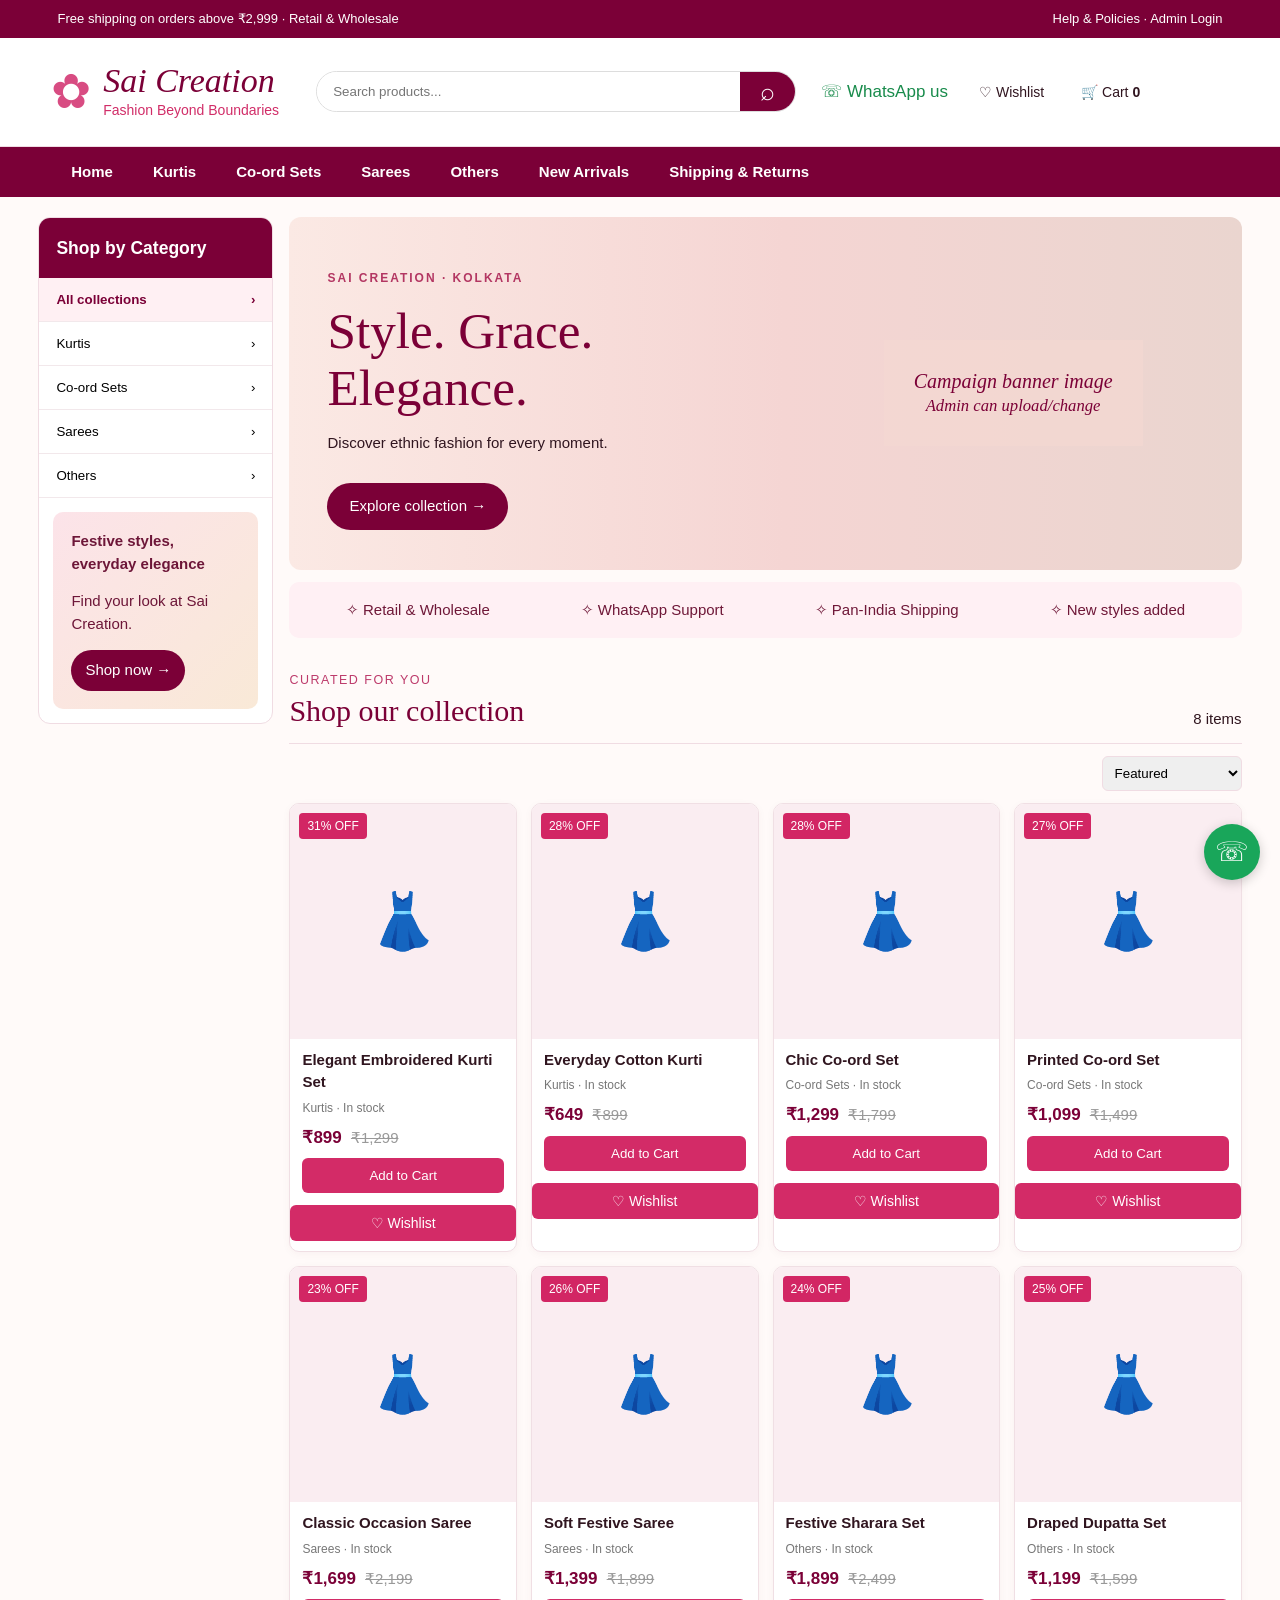
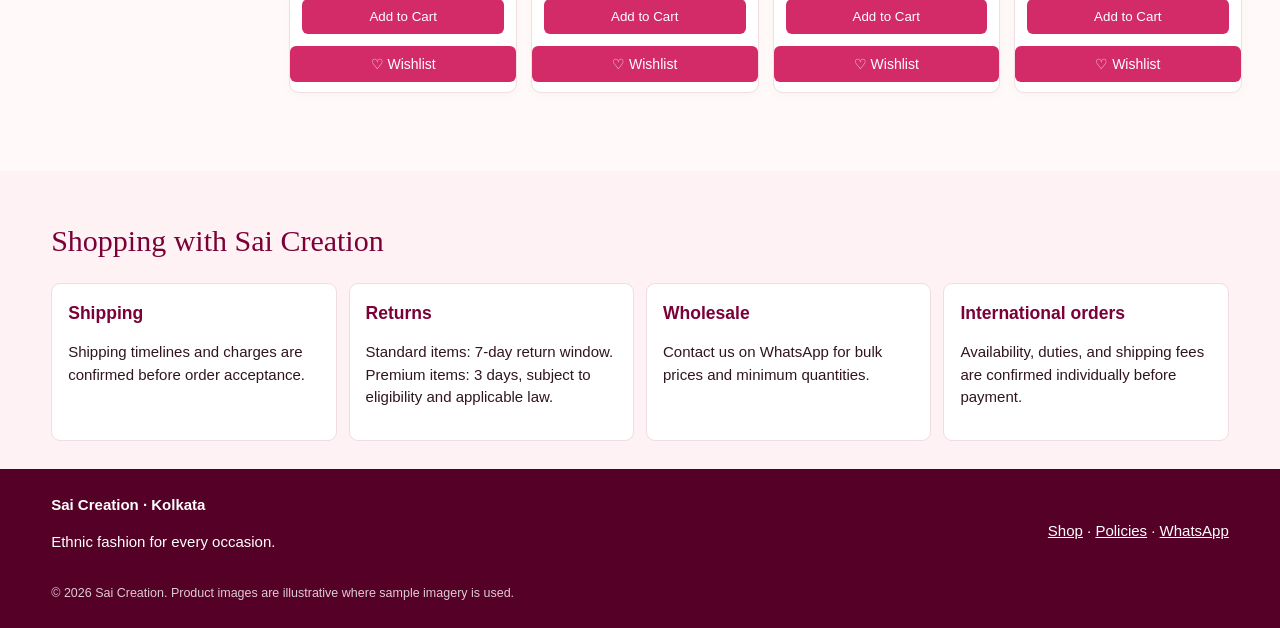
==== commit 9269d068: "New website" ====
--- a/index.html
+++ b/index.html
@@ -1,76 +1,12 @@
-<!DOCTYPE html>
-<html lang="en">
-<head>
-<meta charset="UTF-8"><meta name="viewport" content="width=device-width, initial-scale=1.0">
-<title>Sai Creation | Kolkata</title>
-<style>
-:root{--ink:#2b2230;--plum:#642c50;--rose:#b65b7b;--pink:#f8eaf0;--cream:#fffaf5;--gold:#d5a65b;--muted:#756c73;--line:#eadfe5;--green:#32765a;--danger:#ad3e46}*{box-sizing:border-box}body{margin:0;background:var(--cream);color:var(--ink);font:15px/1.5 system-ui,-apple-system,Segoe UI,Roboto,sans-serif}button,input,select,textarea{font:inherit}button{cursor:pointer;border:0;border-radius:12px;padding:11px 15px;background:var(--plum);color:white;font-weight:700}button.secondary{background:#f2e6ec;color:var(--plum)}button.outline{background:white;color:var(--plum);border:1px solid var(--plum)}button.danger{background:var(--danger)}button.small{padding:7px 10px;font-size:13px}a{color:var(--plum)}header{position:sticky;top:0;z-index:5;background:#fffdf9ee;backdrop-filter:blur(12px);border-bottom:1px solid var(--line)}.head{max-width:1180px;margin:auto;padding:12px 18px;display:flex;align-items:center;gap:14px}.brand{font-weight:900;letter-spacing:.07em;color:var(--plum);font-size:20px;white-space:nowrap}.brand small{display:block;font-size:10px;letter-spacing:.2em;color:var(--muted)}nav{margin-left:auto;display:flex;gap:6px;flex-wrap:wrap}nav button{padding:9px 11px;background:transparent;color:var(--ink);font-size:13px}nav button:hover{background:var(--pink)}.wrap{max-width:1180px;margin:0 auto;padding:20px 16px 60px}.hero{background:linear-gradient(120deg,#6b3559,#b76886);color:white;border-radius:24px;padding:32px 24px;display:grid;grid-template-columns:1.1fr .9fr;gap:18px;align-items:center;overflow:hidden}.hero h1{font-size:clamp(29px,5vw,48px);line-height:1.08;margin:5px 0 12px}.hero p{max-width:540px;color:#fffde9}.hero-img{width:100%;height:250px;object-fit:cover;border-radius:18px}.eyebrow{text-transform:uppercase;letter-spacing:.15em;font-size:11px;font-weight:800;color:var(--gold)}.hero .eyebrow{color:#ffe3a7}.section-title{display:flex;align-items:center;justify-content:space-between;gap:12px;margin:26px 0 14px}.section-title h2{margin:0;font-size:23px}.products{display:grid;grid-template-columns:repeat(4,minmax(0,1fr));gap:14px}.product{background:white;border:1px solid var(--line);border-radius:16px;overflow:hidden;display:flex;flex-direction:column}.product .photo{height:210px;background:#f7edf2;position:relative}.product .photo img{width:100%;height:100%;object-fit:cover}.badge{position:absolute;top:9px;left:9px;background:#a84669;color:white;padding:4px 8px;border-radius:30px;font-size:11px;font-weight:800}.pbody{padding:12px;display:flex;flex-direction:column;gap:6px;flex:1}.pbody h3{font-size:15px;margin:0}.muted{color:var(--muted);font-size:13px}.price{font-weight:850;font-size:18px;color:var(--plum)}.price s{font-weight:400;font-size:13px;color:#888;margin-left:5px}.pbody .actions{display:flex;gap:7px;margin-top:auto;padding-top:7px}.pbody .actions button{flex:1;padding:9px;font-size:13px}.pbody .actions .secondary{flex:0 0 auto}.empty{border:1px dashed var(--line);padding:28px;text-align:center;border-radius:16px;color:var(--muted);grid-column:1/-1}.panel{background:white;border:1px solid var(--line);border-radius:18px;padding:18px;margin:14px 0}.grid2{display:grid;grid-template-columns:1fr 1fr;gap:14px}.grid3{display:grid;grid-template-columns:repeat(3,1fr);gap:12px}.field{display:flex;flex-direction:column;gap:5px;margin:9px 0}.field label{font-size:13px;font-weight:700}.field input,.field textarea,.field select{border:1px solid #d9cbd2;border-radius:10px;padding:10px;background:white;width:100%;color:var(--ink}.field textarea{min-height:90px;resize:vertical}.admin{display:none}.admin.active{display:block}.store.hidden{display:none}.notice{background:#fff6e3;border:1px solid #ead5a7;border-radius:12px;padding:12px;font-size:13px}.success{color:var(--green)}.tabs{display:flex;gap:8px;flex-wrap:wrap;margin:12px 0}.tabs button{background:#f2e6ec;color:var(--plum}.tabs button.active{background:var(--plum);color:white}.tablewrap{overflow:auto}table{width:100%;border-collapse:collapse;min-width:560px}th,td{padding:10px;border-bottom:1px solid var(--line);text-align:left;font-size:13px}th{background:#fbf4f7}.thumb{width:45px;height:48px;object-fit:cover;border-radius:8px}.uploadpreview{display:flex;gap:8px;flex-wrap:wrap}.uploadpreview img{width:70px;height:80px;object-fit:cover;border-radius:8px;border:1px solid var(--line)}.policygrid{display:grid;grid-template-columns:1fr 1fr;gap:12px}.policy{background:white;border:1px solid var(--line);border-radius:15px;padding:15px}.policy h3{margin:0 0 8px;color:var(--plum)}.policy ul{padding-left:18px;margin:5px 0}.cartrow{display:flex;justify-content:space-between;gap:8px;padding:10px 0;border-bottom:1px solid var(--line)}.floatingchat{position:fixed;right:15px;bottom:15px;z-index:8;box-shadow:0 5px 20px #0002}.chatbox{display:none;position:fixed;bottom:78px;right:15px;z-index:8;width:min(340px,calc(100vw - 30px));background:white;border:1px solid var(--line);border-radius:18px;padding:14px;box-shadow:0 5px 24px #0002}.chatbox.open{display:block}.chatbox textarea{width:100%;border:1px solid var(--line);padding:10px;border-radius:10px;min-height:80px}.foot{border-top:1px solid var(--line);padding:25px 16px;text-align:center;color:var(--muted);font-size:13px}.modal{display:none;position:fixed;inset:0;z-index:20;background:#1b1420aa;align-items:center;justify-content:center;padding:16px}.modal.open{display:flex}.modalbox{max-width:560px;width:100%;max-height:90vh;overflow:auto;background:white;border-radius:18px;padding:18px}.modalclose{float:right;background:#f1e5ec;color:var(--plum;padding:6px 10px}.status{font-size:12px;font-weight:700}.pill{display:inline-block;border-radius:30px;background:#f5e7ed;padding:4px 9px;font-size:11px;color:var(--plum)}.smallnote{font-size:12px;color:var(--muted)}.hidden{display:none!important}
-@media(max-width:850px){.products{grid-template-columns:repeat(2,minmax(0,1fr))}.hero{grid-template-columns:1fr}.hero-img{height:210px}.grid3{grid-template-columns:1fr 1fr}}
-@media(max-width:520px){.head{padding:10px;gap:8px;flex-wrap:wrap}.brand{font-size:18px}nav{width:100%;margin:0;justify-content:space-between}nav button{padding:8px;font-size:12px}.wrap{padding:13px 11px 55px}.products{gap:9px}.product .photo{height:165px}.pbody{padding:10px}.pbody h3{font-size:14px}.pbody .actions button{font-size:12px;padding:8px}.policygrid,.grid2{grid-template-columns:1fr}.hero{padding:23px 18px;border-radius:18px}.section-title h2{font-size:20px}}
-</style>
-</head><body>
-<header><div class="head"><div class="brand">SAI CREATION<small>KOLKATA · RETAIL & WHOLESALE</small></div><nav><button onclick="go('shop')">Shop</button><button onclick="go('policies')">Policies</button><button onclick="go('cart')">Cart <span id="cartcount">0</span></button><button onclick="openAdmin()">Admin</button></nav></div></header>
-<main class="wrap">
-<section id="store" class="store">
-<div class="hero"><div><div class="eyebrow">New collections · Festive & everyday</div><h1>Style that feels<br>like you.</h1><p>Explore beautiful Indian clothing for everyday elegance, celebrations and gifting. Retail & wholesale enquiries welcome.</p><button onclick="go('shop')">Explore Collection</button><p class="smallnote" style="color:#fff">Delivery in supported regions · International orders subject to availability</p></div><img class="hero-img" src="https://images.unsplash.com/photo-1610030469983-98e550d6193c?auto=format&fit=crop&w=900&q=80" alt="Indian ethnic clothing collection"></div>
-<div class="section-title" id="shop"><h2>Shop the Collection</h2><span class="pill">Demo catalogue</span></div><div class="products" id="productgrid"></div>
-<div id="cartsection" class="panel hidden"><h2>Your Cart</h2><div id="cartlist"></div><div class="grid2"><div class="field"><label>Full name</label><input id="buyername" placeholder="Your name"></div><div class="field"><label>Mobile / WhatsApp</label><input id="buyermobile" placeholder="Mobile number"></div></div><div class="field"><label>Email (optional)</label><input id="buyeremail" type="email" placeholder="Email"></div><div class="field"><label>Delivery address</label><textarea id="buyeraddress" placeholder="House, street, city, postal code, country"></textarea></div><div class="grid2"><div class="field"><label>Country</label><input id="buyercountry" value="India"></div><div class="field"><label>Payment preference</label><select id="paypref"><option>UPI / Online (payment integration pending)</option><option>Cash on Delivery (availability to be confirmed)</option></select></div></div><button onclick="submitDemoOrder()">Submit demo order</button><p class="smallnote">This is a demo checkout. No payment is collected and no order is sent to the store.</p></div>
-<div class="section-title"><h2>Why shop with Sai Creation?</h2></div><div class="grid3"><div class="panel"><b>Retail & Wholesale</b><p class="muted">Enquire for bulk orders and eligible wholesale pricing.</p></div><div class="panel"><b>Customer Support</b><p class="muted">Contact us with questions about products or orders.</p></div><div class="panel"><b>Shipping Options</b><p class="muted">Domestic and international shipping, where supported.</p></div></div>
-</section>
-<section id="policies" class="hidden"><div class="section-title"><h2>Store Policies & Customer Information</h2></div><div class="notice">Please read these policies before placing an order. These are draft store terms and require final legal/business review before the store accepts live orders.</div><div class="policygrid">
-<div class="policy"><h3>Booking & Order Confirmation</h3><ul><li>Orders are requests until confirmed by the store and stock availability is checked.</li><li>Customer must provide accurate contact and complete delivery address.</li><li>Prices, applicable taxes and shipping costs should be shown before checkout.</li><li>Store may contact customer to verify unusual, incomplete or high-risk orders.</li><li>Cancellation requests are accepted before dispatch where feasible; after dispatch, cancellation may not be possible.</li></ul></div>
-<div class="policy"><h3>Returns & Exchanges</h3><ul><li>Standard products: request within 7 days of delivery for eligible preference-based returns.</li><li>Premium/high-value products: request within 3 days where clearly marked on the product page.</li><li>Keep tags, packaging and item unused/unwashed for preference-based returns.</li><li>Wrong, defective or materially misdescribed items: contact support promptly; statutory rights and remedies are not restricted by tag conditions.</li><li>Return pickup/drop-off depends on courier coverage; otherwise customer may be given an authorized drop-off option.</li></ul></div>
-<div class="policy"><h3>Refunds</h3><ul><li>Refunds are processed after return verification, using the original payment method where practical and legally required.</li><li>Refund timelines depend on payment provider/bank processing.</li><li>Shipping charges, non-refundable charges and deductions must be disclosed lawfully before purchase.</li><li>Defective/wrong item cases will be reviewed under applicable consumer rules.</li></ul></div>
-<div class="policy"><h3>Shipping & Delivery</h3><ul><li>Delivery dates are estimates and may be affected by carrier delays, weather, customs or incorrect addresses.</li><li>Customers should provide a reachable phone number and complete address.</li><li>Carrier may attempt delivery and contact customer for rescheduling, subject to carrier policy.</li><li>Where customer is unavailable, carrier may retry, hold at a collection point or return parcel, depending on service.</li><li>Any applicable redelivery, return-to-origin or shipping fees must be disclosed where lawful.</li></ul></div>
-<div class="policy"><h3>Pickup & Drop-off</h3><ul><li>Store pickup is available only if confirmed by Sai Creation and a pickup location/time is provided.</li><li>Return pickup is subject to courier service availability.</li><li>If home pickup is unavailable, customer may use an authorized courier drop-off location with instructions provided by support.</li><li>Keep the drop-off receipt/tracking number until the return is resolved.</li></ul></div>
-<div class="policy"><h3>Open-box & Delivery Evidence</h3><ul><li>Open-box inspection is available only where the carrier supports it and the order is marked eligible.</li><li>Customer may inspect the parcel externally and follow the carrier's inspection rules.</li><li>Delivery confirmation may use OTP, carrier scan, or proof-of-delivery photo where permitted.</li><li>Store packing photos and carrier evidence may be retained only for support, dispute and lawful business purposes.</li><li>Customer privacy must be respected; avoid unnecessary images of faces, interiors or personal documents.</li></ul></div>
-<div class="policy"><h3>Cash on Delivery (COD)</h3><ul><li>COD is available only for selected products, postal codes and orders.</li><li>Order confirmation may be required before dispatch.</li><li>Customer should be reachable and ready to receive the parcel.</li><li>Repeated refusals or failed deliveries may result in COD restrictions on future orders, subject to fair notice.</li></ul></div>
-<div class="policy"><h3>International Orders</h3><ul><li>International delivery is offered only to destinations enabled by the store and carrier.</li><li>International shipping, duties, taxes, customs clearance and import restrictions vary by country.</li><li>Customer is responsible for disclosed destination-country import charges unless checkout states otherwise.</li><li>Customs delays, refused parcels, return shipping and refund deductions must be handled according to law and disclosed terms.</li><li>International returns may require customer to contact support before sending goods.</li><li>Payments and currency conversion depend on supported gateway, country and bank.</li></ul></div>
-<div class="policy"><h3>Delivery Partner Terms</h3><ul><li>Partners must handle parcels carefully, use accurate tracking and follow agreed service procedures.</li><li>Pickup and delivery scans/photos are required only where agreed, supported and lawful.</li><li>Lost, damaged, delayed, misrouted or tampered parcels must be promptly reported.</li><li>Customer contact information is used only to perform delivery and support obligations.</li><li>Partner liability, claims, COD remittance, service levels and insurance are governed by the actual carrier contract; this draft does not replace it.</li></ul></div>
-<div class="policy"><h3>Product Details & Offers</h3><ul><li>Screen lighting can cause minor colour differences from actual items.</li><li>Check size, fabric, wash-care and product-specific return eligibility before booking.</li><li>Offers are time-limited only when an end date is displayed; stock is subject to availability.</li><li>Wholesale prices/minimum quantities apply only when shown or confirmed by the store.</li></ul></div>
-<div class="policy"><h3>Privacy & Complaints</h3><ul><li>Personal data is used for order processing, customer support, payment, delivery, returns and legal obligations.</li><li>Do not share payment credentials or OTPs with anyone.</li><li>Customer can contact store support to raise a complaint or request data-related help.</li><li>Grievance contact details must be added before launch.</li></ul></div>
-</div></section>
-<section id="admin" class="admin"><div class="section-title"><h2>Store Admin</h2><button class="secondary small" onclick="closeAdmin()">Exit Admin</button></div><div class="notice"><b>Prototype admin:</b> products/settings save in this browser only. Not yet cloud-synced; do not use to accept real orders/payments.</div><div class="tabs"><button class="active" onclick="adminTab('manage',this)">Products</button><button onclick="adminTab('add',this)">Add / Edit Product</button><button onclick="adminTab('settings',this)">Store Settings</button><button onclick="adminTab('orders',this)">Demo Orders</button></div>
-<div id="adm-manage" class="panel"><h3>Product inventory</h3><div class="tablewrap"><table><thead><tr><th>Photo</th><th>Name / SKU</th><th>Price</th><th>Stock</th><th>Status</th><th>Actions</th></tr></thead><tbody id="adminproducts"></tbody></table></div></div>
-<div id="adm-add" class="panel hidden"><h3 id="formtitle">Add Product</h3><input id="editid" type="hidden"><div class="grid2"><div class="field"><label>Product name</label><input id="pname" placeholder="Product name"></div><div class="field"><label>SKU / Product code</label><input id="psku" placeholder="Optional code"></div><div class="field"><label>Category</label><select id="pcat"><option>Kurtis & Suit Sets</option><option>Sharara & Lehenga</option><option>Co-ord Sets</option><option>Punjabi Suits</option><option>Cotton & Daily Wear</option><option>Chiffon 3-Piece</option><option>Banarasi & Zari</option><option>Dabbu Cotton</option><option>Other</option></select></div><div class="field"><label>Regular price (₹)</label><input id="pprice" type="number" min="0"></div><div class="field"><label>Offer price (₹)</label><input id="psale" type="number" min="0"></div><div class="field"><label>Wholesale price (₹)</label><input id="pwholesale" type="number" min="0"></div><div class="field"><label>Available stock quantity</label><input id="pstock" type="number" min="0" value="1"></div><div class="field"><label>Sizes</label><input id="psizes" placeholder="S, M, L, XL"></div><div class="field"><label>Colours</label><input id="pcolors" placeholder="Colour variants"></div><div class="field"><label>Fabric</label><input id="pfabric" placeholder="Fabric details"></div><div class="field"><label>Return window</label><select id="preturn"><option value="7">7 days (standard)</option><option value="3">3 days (premium)</option><option value="0">No preference return (legal defective/wrong-item rights apply)</option></select></div><div class="field"><label>Offer label</label><input id="poffer" placeholder="Festive deal, Limited stock"></div><div class="field"><label>Offer expiry (optional)</label><input id="pexpiry" type="date"></div><div class="field"><label>Availability</label><select id="pavailable"><option value="true">Available</option><option value="false">Unavailable</option></select></div><div class="field"><label>International shipping</label><select id="pintl"><option value="true">Eligible (destination check still needed)</option><option value="false">Domestic only</option></select></div></div><div class="field"><label>Description / product details</label><textarea id="pdesc" placeholder="Product description, fit, wash care, measurements etc."></textarea></div><div class="field"><label>Upload multiple product photos (from phone)</label><input id="pimgs" type="file" accept="image/*" multiple><div class="uploadpreview" id="preview"></div><p class="smallnote">Demo storage uses this device/browser. Large photo collections need cloud image storage in the production build.</p></div><div class="field"><label>Optional image URL</label><input id="pimgurl" placeholder="Paste public image URL"></div><div class="grid2"><button onclick="saveProduct()">Save Product</button><button class="secondary" onclick="clearProductForm()">Clear Form</button></div></div>
-<div id="adm-settings" class="panel hidden"><h3>Store Settings (demo)</h3><div class="grid2"><div class="field"><label>WhatsApp number (international format)</label><input id="setwa" placeholder="+91... "></div><div class="field"><label>Store phone</label><input id="setphone"></div><div class="field"><label>Email</label><input id="setemail"></div><div class="field"><label>UPI ID (display only until payment gateway setup)</label><input id="setup"></div><div class="field"><label>Store address</label><input id="setaddress"></div><div class="field"><label>Facebook URL</label><input id="setfb"></div><div class="field"><label>Instagram URL</label><input id="setig"></div><div class="field"><label>YouTube URL</label><input id="setyt"></div><div class="field"><label>COD allowed postal codes (comma-separated)</label><input id="setcodpin" placeholder="700001,700002"></div><div class="field"><label>COD allowed product SKUs (comma-separated; blank=none)</label><input id="setcodsku"></div></div><button onclick="saveSettings()">Save Settings</button><p class="smallnote">No payment processing is activated in this demo.</p></div>
-<div id="adm-orders" class="panel hidden"><h3>Demo Orders</h3><div id="demoorders"></div><button class="secondary small" onclick="exportOrders()">Export demo orders CSV</button></div>
-</section>
-</main><footer class="foot">© Sai Creation, Kolkata · Retail & Wholesale · <a href="#policies" onclick="go('policies')">Policies</a><p>Website prototype only. Real database, payments, shipping and customer chat integrations are not yet connected.</p></footer>
-<div class="chatbox" id="chatbox"><b>Sai Creation Support</b><button class="modalclose" onclick="toggleChat(false)">×</button><p class="muted">Send a message to store support via WhatsApp once the store number is configured.</p><textarea id="chatmsg" placeholder="Type your message..."></textarea><button style="margin-top:8px" onclick="sendChat()">Continue to WhatsApp</button></div><button class="floatingchat" onclick="toggleChat()">Chat / WhatsApp</button>
-<div class="modal" id="productmodal"><div class="modalbox"><button class="modalclose" onclick="closeProductModal()">Close</button><div id="productdetail"></div></div></div>
-<script>
-const defaultProducts=[
-{id:'demo1',name:'Printed Cotton Kurti Set',sku:'SC-001',category:'Cotton & Daily Wear',price:1499,sale:1199,wholesale:900,stock:8,sizes:'M, L, XL',colors:'Pink, Blue',fabric:'Cotton',returnDays:7,offer:'Festive offer',expiry:'',available:true,intl:true,desc:'Comfortable printed cotton set for everyday wear. Actual colours may vary slightly by screen.',images:['https://images.unsplash.com/photo-1610030469983-98e550d6193c?auto=format&fit=crop&w=700&q=80']},
-{id:'demo2',name:'Elegant Sharara Suit',sku:'SC-002',category:'Sharara & Lehenga',price:3499,sale:2999,wholesale:2450,stock:4,sizes:'M, L, XL',colors:'Wine, Beige',fabric:'Georgette blend',returnDays:3,offer:'Limited collection',expiry:'',available:true,intl:true,desc:'Festive sharara suit. Premium return window is 3 days for eligible preference returns; defective/wrong-item rights are unaffected.',images:['https://images.unsplash.com/photo-1583391733956-6c782764e7e8?auto=format&fit=crop&w=700&q=80']},
-{id:'demo3',name:'Chiffon 3-Piece Suit',sku:'SC-003',category:'Chiffon 3-Piece',price:2299,sale:1899,wholesale:1600,stock:12,sizes:'M, L, XL, XXL',colors:'Green, Peach',fabric:'Chiffon',returnDays:7,offer:'New arrival',expiry:'',available:true,intl:true,desc:'Three-piece chiffon suit set. Please check size, fabric and product photos before booking.',images:['https://images.unsplash.com/photo-1597983073493-88cd35ea9e5e?auto=format&fit=crop&w=700&q=80']},
-{id:'demo4',name:'Banarasi Zari Dupatta Set',sku:'SC-004',category:'Banarasi & Zari',price:4599,sale:3999,wholesale:3300,stock:3,sizes:'Free size dupatta; suit M–XL',colors:'Red, Gold',fabric:'Silk blend',returnDays:3,offer:'Premium edit',expiry:'',available:true,intl:false,desc:'Traditional zari detail. Premium category preference return window 3 days, subject to displayed terms and applicable rights.',images:['https://images.unsplash.com/photo-1617627143750-d86bc21e42bb?auto=format&fit=crop&w=700&q=80']}
-];
-let products=JSON.parse(localStorage.getItem('sc_products')||'null')||defaultProducts;let cart=JSON.parse(localStorage.getItem('sc_cart')||'[]');let orders=JSON.parse(localStorage.getItem('sc_orders')||'[]');let settings=JSON.parse(localStorage.getItem('sc_settings')||'{}');let pendingImages=[];
-function persist(){localStorage.setItem('sc_products',JSON.stringify(products));localStorage.setItem('sc_cart',JSON.stringify(cart));localStorage.setItem('sc_orders',JSON.stringify(orders));localStorage.setItem('sc_settings',JSON.stringify(settings))}
-function safe(s=''){return String(s).replace(/[&<>"']/g,c=>({'&':'&amp;','<':'&lt;','>':'&gt;','"':'&quot;',"'":'&#39;'}[c]))}
-function currency(n){return '₹'+Number(n||0).toLocaleString('en-IN')}
-function renderProducts(){let g=document.getElementById('productgrid');let list=products.filter(p=>p.available);g.innerHTML=list.length?list.map(p=>`<article class="product"><div class="photo"><img src="${safe(p.images?.[0]||'')}" alt="${safe(p.name)}">${p.offer?`<span class="badge">${safe(p.offer)}</span>`:''}</div><div class="pbody"><h3>${safe(p.name)}</h3><div class="muted">${safe(p.category)} · ${p.stock>0?'In stock':'Out of stock'}</div><div class="price">${currency(p.sale||p.price)} ${p.sale&&p.sale<p.price?`<s>${currency(p.price)}</s> <span class="muted">${Math.round((p.price-p.sale)/p.price*100)}% OFF</span>`:''}</div><div class="muted">Return window: ${p.returnDays===3?'3 days (Premium)':p.returnDays===7?'7 days':'Preference returns unavailable'}</div><div class="actions"><button onclick="showProduct('${p.id}')">Details</button><button class="secondary" onclick="addCart('${p.id}')" ${p.stock<=0?'disabled':''}>Add to cart</button></div></div></article>`).join(''):`<div class="empty">No products available yet. Please check back soon.</div>`;updateCartCount()}
-function go(id){document.querySelectorAll('.store>section,.store #cartsection').forEach(x=>x.classList.add('hidden'));if(id==='shop'){document.getElementById('shop').scrollIntoView({behavior:'smooth'});document.getElementById('productgrid').classList.remove('hidden');}else if(id==='policies'){document.getElementById('store').classList.add('hidden');document.getElementById('policies').classList.remove('hidden');window.scrollTo(0,0)}else if(id==='cart'){document.getElementById('store').classList.remove('hidden');document.getElementById('productgrid').classList.remove('hidden');document.getElementById('cartsection').classList.remove('hidden');renderCart();document.getElementById('cartsection').scrollIntoView({behavior:'smooth'})}else{document.getElementById('store').classList.remove('hidden');document.getElementById('policies').classList.add('hidden');document.getElementById('cartsection').classList.add('hidden');document.getElementById('productgrid').classList.remove('hidden');window.scrollTo(0,0)}}
-function showProduct(id){let p=products.find(x=>x.id===id);if(!p)return;document.getElementById('productdetail').innerHTML=`<h2>${safe(p.name)}</h2><div class="uploadpreview">${(p.images||[]).map(im=>`<img src="${safe(im)}" style="width:140px;height:180px">`).join('')}</div><p><b>${currency(p.sale||p.price)}</b> ${p.sale&&p.sale<p.price?`<s>${currency(p.price)}</s> ${Math.round((p.price-p.sale)/p.price*100)}% OFF`:''}</p><p>${safe(p.desc)}</p><p><b>Fabric:</b> ${safe(p.fabric||'—')} | <b>Sizes:</b> ${safe(p.sizes||'—')} | <b>Colours:</b> ${safe(p.colors||'—')}</p><p>Stock: ${p.stock} | Return window: ${p.returnDays} days</p><p>International shipping: ${p.intl?'Destination eligibility required':'Not enabled for this product'}</p><button onclick="addCart('${p.id}');closeProductModal()">Add to Cart</button>`;document.getElementById('productmodal').classList.add('open')}
-function closeProductModal(){document.getElementById('productmodal').classList.remove('open')}
-function addCart(id){let p=products.find(x=>x.id===id);if(!p||p.stock<=0)return;let item=cart.find(x=>x.id===id);if(item)item.qty++;else cart.push({id,qty:1});persist();updateCartCount();renderCart();alert('Added to cart (demo).')}
-function updateCartCount(){document.getElementById('cartcount').textContent=cart.reduce((n,x)=>n+x.qty,0)}
-function renderCart(){let el=document.getElementById('cartlist');if(!cart.length){el.innerHTML='<p class="muted">Your cart is empty.</p>';return}let total=0;el.innerHTML=cart.map(it=>{let p=products.find(x=>x.id===it.id);if(!p)return'';let price=p.sale||p.price;total+=price*it.qty;return `<div class="cartrow"><span>${safe(p.name)} × ${it.qty}</span><b>${currency(price*it.qty)}</b><button class="secondary small" onclick="removeCart('${p.id}')">Remove</button></div>`}).join('')+`<h3>Total (demo): ${currency(total)}</h3>`}
-function removeCart(id){cart=cart.filter(x=>x.id!==id);persist();updateCartCount();renderCart()}
-function submitDemoOrder(){if(!cart.length){alert('Cart is empty');return}if(!document.getElementById('buyername').value||!document.getElementById('buyermobile').value||!document.getElementById('buyeraddress').value){alert('Please fill name, mobile and address for this demo checkout.');return}let ord={orderNo:'DEMO-'+Date.now(),date:new Date().toISOString(),buyer:document.getElementById('buyername').value,mobile:document.getElementById('buyermobile').value,address:document.getElementById('buyeraddress').value,country:document.getElementById('buyercountry').value,items:cart.map(it=>({name:products.find(p=>p.id===it.id)?.name,qty:it.qty})),status:'Demo only'};orders.push(ord);persist();cart=[];persist();updateCartCount();renderCart();alert('Demo order recorded locally. No payment or real order was placed.')}
-function openAdmin(){let pw=prompt('Demo Admin password (prototype only):');if(pw!=='ChangeMe123!'){alert('Incorrect password. Demo password is shown in the prototype instructions; change before any public use.');return}document.getElementById('store').classList.add('hidden');document.getElementById('policies').classList.add('hidden');document.getElementById('admin').classList.add('active');renderAdmin();window.scrollTo(0,0)}function closeAdmin(){document.getElementById('admin').classList.remove('active');document.getElementById('store').classList.remove('hidden');go('shop')}
-function adminTab(name,btn){['manage','add','settings','orders'].forEach(x=>document.getElementById('adm-'+x).classList.add('hidden'));document.getElementById('adm-'+name).classList.remove('hidden');document.querySelectorAll('.tabs button').forEach(b=>b.classList.remove('active'));btn.classList.add('active');if(name==='manage')renderAdmin();if(name==='orders')renderOrders();if(name==='settings')loadSettings()}
-function renderAdmin(){document.getElementById('adminproducts').innerHTML=products.map(p=>`<tr><td><img class="thumb" src="${safe(p.images?.[0]||'')}"/></td><td>${safe(p.name)}<br><small>${safe(p.sku)}</small></td><td>${currency(p.sale||p.price)}</td><td>${p.stock}</td><td>${p.available?'Available':'Hidden'}</td><td><button class="small" onclick="editProduct('${p.id}')">Edit</button> <button class="danger small" onclick="deleteProduct('${p.id}')">Delete</button></td></tr>`).join('')}
-function editProduct(id){let p=products.find(x=>x.id===id);if(!p)return;document.getElementById('formtitle').textContent='Edit Product';document.getElementById('editid').value=p.id;['pname','psku','pcat','pprice','psale','pwholesale','pstock','psizes','pcolors','pfabric','preturn','poffer','pexpiry','pavailable','pintl','pdesc','pimgurl'].forEach((field,i)=>{});document.getElementById('pname').value=p.name||'';document.getElementById('psku').value=p.sku||'';document.getElementById('pcat').value=p.category||'Other';document.getElementById('pprice').value=p.price||'';document.getElementById('psale').value=p.sale||'';document.getElementById('pwholesale').value=p.wholesale||'';document.getElementById('pstock').value=p.stock||0;document.getElementById('psizes').value=p.sizes||'';document.getElementById('pcolors').value=p.colors||'';document.getElementById('pfabric').value=p.fabric||'';document.getElementById('preturn').value=p.returnDays??7;document.getElementById('poffer').value=p.offer||'';document.getElementById('pexpiry').value=p.expiry||'';document.getElementById('pavailable').value=String(!!p.available);document.getElementById('pintl').value=String(!!p.intl);document.getElementById('pdesc').value=p.desc||'';document.getElementById('pimgurl').value='';pendingImages=[];document.getElementById('preview').innerHTML=(p.images||[]).map(s=>`<img src="${safe(s)}">`).join('');adminTab('add',document.querySelectorAll('.tabs button')[1])}
-function deleteProduct(id){if(!confirm('Delete this product from this local demo?'))return;products=products.filter(p=>p.id!==id);persist();renderAdmin();renderProducts()}
-function clearProductForm(){document.getElementById('editid').value='';document.getElementById('formtitle').textContent='Add Product';['pname','psku','pprice','psale','pwholesale','psizes','pcolors','pfabric','poffer','pexpiry','pdesc','pimgurl'].forEach(id=>document.getElementById(id).value='');document.getElementById('pstock').value=1;document.getElementById('pavailable').value='true';document.getElementById('pintl').value='true';document.getElementById('preturn').value='7';document.getElementById('pimgs').value='';pendingImages=[];document.getElementById('preview').innerHTML=''}
-document.getElementById('pimgs').addEventListener('change',async e=>{pendingImages=[];let files=[...e.target.files];for(let file of files){if(file.size>1.5*1024*1024){alert(file.name+' is larger than 1.5 MB; skipped in local demo. Production site will use cloud image storage.');continue}let data=await new Promise(res=>{let r=new FileReader();r.onload=()=>res(r.result);r.readAsDataURL(file)});pendingImages.push(data)}document.getElementById('preview').innerHTML=pendingImages.map(s=>`<img src="${s}">`).join('')});
-function saveProduct(){let name=document.getElementById('pname').value.trim();let price=Number(document.getElementById('pprice').value);if(!name||price<=0){alert('Enter product name and valid price.');return}let id=document.getElementById('editid').value||'p'+Date.now();let existing=products.find(p=>p.id===id);let imgs=pendingImages.length?pendingImages:(existing?.images||[]);let url=document.getElementById('pimgurl').value.trim();if(url&& !pendingImages.length)imgs=[url,...imgs];let p={id,name,sku:document.getElementById('psku').value,category:document.getElementById('pcat').value,price,sale:Number(document.getElementById('psale').value)||price,wholesale:Number(document.getElementById('pwholesale').value)||0,stock:Number(document.getElementById('pstock').value)||0,sizes:document.getElementById('psizes').value,colors:document.getElementById('pcolors').value,fabric:document.getElementById('pfabric').value,returnDays:Number(document.getElementById('preturn').value),offer:document.getElementById('poffer').value,expiry:document.getElementById('pexpiry').value,available:document.getElementById('pavailable').value==='true',intl:document.getElementById('pintl').value==='true',desc:document.getElementById('pdesc').value,images:imgs};if(existing)products=products.map(x=>x.id===id?p:x);else products.unshift(p);persist();clearProductForm();renderAdmin();renderProducts();alert('Product saved in this browser demo.')}
-function loadSettings(){['setwa','setphone','setemail','setup','setaddress','setfb','setig','setyt','setcodpin','setcodsku'].forEach(id=>document.getElementById(id).value=settings[id]||'')}
-function saveSettings(){['setwa','setphone','setemail','setup','setaddress','setfb','setig','setyt','setcodpin','setcodsku'].forEach(id=>settings[id]=document.getElementById(id).value);persist();alert('Settings saved locally in demo browser.')}
-function renderOrders(){let el=document.getElementById('demoorders');el.innerHTML=orders.length?orders.map(o=>`<div class="panel"><b>${safe(o.orderNo)}</b> · ${safe(o.buyer)}<p>${safe(o.mobile)} · ${safe(o.country)}</p><p>${safe(o.address)}</p><p>${o.items.map(i=>safe(i.name)+' × '+i.qty).join('<br>')}</p><small>${o.status}</small></div>`).join(''):'No demo orders yet.'}
-function exportOrders(){let rows=[['Order','Date','Buyer','Mobile','Country','Address','Items','Status'],...orders.map(o=>[o.orderNo,o.date,o.buyer,o.mobile,o.country,o.address,o.items.map(i=>i.name+' x'+i.qty).join('; '),o.status])];let csv=rows.map(r=>r.map(v=>'"'+String(v||'').replace(/"/g,'""')+'"').join(',')).join('\n');let blob=new Blob([csv],{type:'text/csv'});let a=document.createElement('a');a.href=URL.createObjectURL(blob);a.download='sai-creation-demo-orders.csv';a.click()}
-function toggleChat(on){let b=document.getElementById('chatbox');b.classList.toggle('open',on===undefined?!b.classList.contains('open'):on)}function sendChat(){let msg=document.getElementById('chatmsg').value.trim();let num=(settings.setwa||'').replace(/[^0-9]/g,'');if(!num){alert('WhatsApp number is not configured yet. Admin Settings has a placeholder.');return}if(!msg){alert('Type your message first.');return}window.open('https://wa.me/'+num+'?text='+encodeURIComponent(msg),'_blank')}
-renderProducts();updateCartCount();
-</script></body></html>
+<!DOCTYPE html><html lang="en"><head><meta charset="UTF-8"><meta name="viewport" content="width=device-width,initial-scale=1"><title>Sai Creation | Kolkata</title><link rel="stylesheet" href="styles.css"></head><body>
+<div class="topbar">Free shipping on orders above ₹2,999 · Retail & Wholesale <span><a href="#policies">Help & Policies</a> · <a href="#admin" id="adminLink">Admin Login</a></span></div>
+<header class="header"><a class="brand" href="index.html"><span class="flower">✿</span><span><strong id="storeName">Sai Creation</strong><small id="tagline">Fashion Beyond Boundaries</small></span></a><div class="search"><input id="searchInput" placeholder="Search products..."><button id="searchBtn">⌕</button></div><a class="whats" id="whatsappHeader" target="_blank">☏ <span id="phoneDisplay">WhatsApp us</span></a><button class="iconbtn" id="wishlistBtn">♡ Wishlist</button><button class="iconbtn" id="cartBtn">🛒 Cart <b id="cartCount">0</b></button></header>
+<nav class="nav"><button class="mobileCats" id="mobileCats">☰ Categories</button><a href="#home">Home</a><a data-cat="Kurtis" href="#shop">Kurtis</a><a data-cat="Co-ord Sets" href="#shop">Co-ord Sets</a><a data-cat="Sarees" href="#shop">Sarees</a><a data-cat="Others" href="#shop">Others</a><a href="#shop" data-cat="All">New Arrivals</a><a href="#policies">Shipping & Returns</a></nav>
+<main id="home"><div class="layout"><aside class="sidebar" id="sidebar"><h3>Shop by Category</h3><button data-cat="All" class="cat active">All collections <span>›</span></button><button data-cat="Kurtis" class="cat">Kurtis <span>›</span></button><button data-cat="Co-ord Sets" class="cat">Co-ord Sets <span>›</span></button><button data-cat="Sarees" class="cat">Sarees <span>›</span></button><button data-cat="Others" class="cat">Others <span>›</span></button><div class="promo"><b>Festive styles,<br>everyday elegance</b><p>Find your look at Sai Creation.</p><a href="#shop">Shop now →</a></div></aside>
+<section class="maincol"><section class="hero" id="hero"><div class="heroText"><p class="eyebrow">SAI CREATION · KOLKATA</p><h1 id="heroHeading">Style. Grace.<br>Elegance.</h1><p id="heroSub">Discover ethnic fashion for every moment.</p><a href="#shop" class="cta" id="heroButton">Explore collection →</a></div><div class="heroImage" id="heroImage"><div class="heroPlaceholder">Your campaign banner<br><small>Admin can change this</small></div></div></section><div class="benefits"><span>✧ Retail & Wholesale</span><span>✧ WhatsApp Support</span><span>✧ Pan-India Shipping</span><span>✧ New styles added</span></div>
+<section id="shop" class="shop"><div class="sectionTitle"><div><small>CURATED FOR YOU</small><h2 id="collectionTitle">Shop our collection</h2></div><span id="resultCount"></span></div><div class="sortrow"><select id="sortSelect"><option value="featured">Featured</option><option value="price-low">Price: low to high</option><option value="price-high">Price: high to low</option><option value="newest">Newest first</option></select></div><div class="products" id="products"></div><div class="pagination" id="pagination"></div></section></section></div>
+<section id="policies" class="policies"><h2>Shopping with Sai Creation</h2><div class="policygrid"><article><h3>Shipping</h3><p>Shipping timelines and charges are confirmed before order acceptance.</p></article><article><h3>Returns</h3><p>Standard items: 7-day return window. Premium items: 3 days, subject to eligibility and applicable law.</p></article><article><h3>Wholesale</h3><p>Contact us on WhatsApp for bulk prices and minimum quantities.</p></article><article><h3>International orders</h3><p>Availability, duties, and shipping fees are confirmed individually before payment.</p></article></div></section></main>
+<footer><div><b id="footerBrand">Sai Creation · Kolkata</b><p>Ethnic fashion for every occasion.</p></div><div><a href="#shop">Shop</a> · <a href="#policies">Policies</a> · <a id="footerWA" href="#">WhatsApp</a></div><small>© <span id="year"></span> Sai Creation. Product images are illustrative where sample imagery is used.</small></footer>
+<div class="floatChat"><a id="chatWA" target="_blank" title="Chat on WhatsApp">☏</a></div>
+<div class="modal" id="modal"><div class="modalbox"><button class="close" id="closeModal">×</button><div id="modalBody"></div></div></div>
+<script src="app.js"></script></body></html>
--- a/styles.css
+++ b/styles.css
@@ -0,0 +1,2 @@
+:root{--wine:#7b0037;--pink:#d32b67;--pale:#fff0f3;--gold:#c79a56;--ink:#30151f;--line:#f0dce3}*{box-sizing:border-box}body{margin:0;color:var(--ink);font:15px/1.5 Arial,sans-serif;background:#fffaf9}.topbar{background:var(--wine);color:white;padding:9px 4.5%;font-size:13px;display:flex;justify-content:space-between}.topbar a{color:#fff;text-decoration:none}.header{display:flex;align-items:center;gap:25px;padding:18px 4%;background:#fff;border-bottom:1px solid var(--line)}.brand{display:flex;align-items:center;gap:12px;color:var(--wine);text-decoration:none;min-width:240px}.flower{font-size:48px;color:#d84c82}.brand strong{display:block;font:italic 34px Georgia}.brand small{display:block;text-align:center;color:#d12d68;font-size:14px}.search{display:flex;flex:1;max-width:480px;border:1px solid #ddd;border-radius:30px;overflow:hidden}.search input{flex:1;border:0;padding:12px 16px;min-width:0;outline:none}.search button{background:var(--wine);color:white;border:0;width:55px;font-size:25px}.whats,.iconbtn{border:0;background:white;color:var(--ink);text-decoration:none;cursor:pointer;white-space:nowrap}.whats{font-size:17px;color:#188b4b}.iconbtn{font-size:14px}.nav{display:flex;gap:0;align-items:center;background:var(--wine);padding:0 4%;overflow:auto}.nav a,.mobileCats{color:white;text-decoration:none;padding:14px 20px;font-weight:bold;white-space:nowrap}.nav a:hover{background:#bd2461}.mobileCats{display:none;background:none;border:0}.layout{display:grid;grid-template-columns:235px 1fr;gap:16px;padding:20px 3%}.sidebar{border:1px solid var(--line);border-radius:12px;overflow:hidden;background:white;height:max-content}.sidebar h3{background:var(--wine);color:white;margin:0;padding:17px}.cat{display:flex;justify-content:space-between;width:100%;padding:14px 17px;border:0;border-bottom:1px solid #f2e8eb;background:white;text-align:left;cursor:pointer}.cat:hover,.cat.active{background:var(--pale);color:var(--wine);font-weight:bold}.promo{margin:14px;padding:18px;border-radius:10px;background:linear-gradient(135deg,#fce3e9,#f9e9d7);color:#6d1638}.promo a{display:inline-block;color:white;background:var(--wine);padding:9px 14px;border-radius:22px;text-decoration:none}.hero{min-height:340px;border-radius:12px;overflow:hidden;background:linear-gradient(90deg,#fbe9e4,#f5d5d3 52%,#ead5cf);display:flex;position:relative}.heroText{padding:40px 4%;width:52%;z-index:1}.eyebrow{letter-spacing:2px;color:#b33662;font-size:12px;font-weight:bold}.hero h1{font:clamp(34px,4vw,56px) Georgia;color:var(--wine);line-height:1.12;margin:15px 0}.heroText p{max-width:420px}.cta{display:inline-block;background:var(--wine);color:white;text-decoration:none;border-radius:25px;padding:12px 22px;margin-top:14px}.heroImage{flex:1;display:flex;align-items:center;justify-content:center;background-size:cover;background-position:center;min-width:200px}.heroPlaceholder{font:italic 20px Georgia;color:#7b0037;text-align:center;background:#f5d8d3aa;padding:30px}.benefits{display:flex;justify-content:space-around;flex-wrap:wrap;gap:12px;background:#fff0f4;border-radius:10px;padding:17px;margin:12px 0;color:#6f1838}.shop{padding:18px 0}.sectionTitle{display:flex;justify-content:space-between;align-items:end;border-bottom:1px solid var(--line);padding-bottom:12px}.sectionTitle small{color:#bd3a6b;letter-spacing:1.5px}.sectionTitle h2{margin:3px 0;font:30px Georgia;color:var(--wine)}.sortrow{text-align:right;margin:12px 0}.sortrow select{padding:8px;border:1px solid var(--line);border-radius:6px}.products{display:grid;grid-template-columns:repeat(4,minmax(0,1fr));gap:14px}.product{border:1px solid #f0dfe4;border-radius:10px;overflow:hidden;background:white;position:relative;box-shadow:0 2px 8px #6a16360a}.prodImg{height:235px;background:#faedf1;display:flex;align-items:center;justify-content:center;background-size:cover;background-position:center;color:#9d6d7e;text-align:center}.prodImg .fallback{font-size:45px}.product h3{font-size:15px;margin:10px 12px 5px}.product .meta{font-size:12px;color:#777;margin:0 12px}.price{margin:8px 12px}.price b{color:var(--wine);font-size:17px}.price del{color:#999;margin-left:5px}.product button{margin:0 12px 12px;width:calc(100% - 24px);padding:10px;background:var(--pink);border:0;color:white;border-radius:6px;cursor:pointer}.badge{position:absolute;top:9px;left:9px;background:#d22664;color:white;padding:4px 8px;border-radius:4px;font-size:12px}.pagination{display:flex;justify-content:center;gap:7px;padding:20px}.pagination button{padding:8px 13px;border:1px solid var(--line);background:white;border-radius:5px;cursor:pointer}.pagination button.active{background:var(--wine);color:white}.policies{padding:28px 4%;background:#fff2f5}.policies h2{color:var(--wine);font:30px Georgia}.policygrid{display:grid;grid-template-columns:repeat(4,1fr);gap:12px}.policygrid article{padding:16px;background:white;border:1px solid var(--line);border-radius:9px}.policygrid h3{color:var(--wine);margin:0 0 7px}footer{background:#550027;color:white;padding:25px 4%;display:flex;justify-content:space-between;align-items:center;flex-wrap:wrap;gap:15px}footer a{color:white}footer small{width:100%;opacity:.8}.floatChat{position:fixed;right:20px;bottom:20px}.floatChat a{background:#19a65a;color:white;width:56px;height:56px;border-radius:50%;display:grid;place-items:center;font-size:27px;text-decoration:none;box-shadow:0 3px 12px #0003}.modal{display:none;position:fixed;inset:0;background:#21001299;z-index:10;overflow:auto;padding:20px}.modal.show{display:flex;align-items:flex-start;justify-content:center}.modalbox{background:white;width:min(920px,100%);padding:24px;border-radius:12px;position:relative;margin:4vh auto;max-height:92vh;overflow:auto}.close{position:sticky;float:right;top:0;background:#fff;border:0;font-size:30px;cursor:pointer;z-index:2}.adminForm{display:grid;grid-template-columns:repeat(2,1fr);gap:12px}.adminForm label{display:flex;flex-direction:column;gap:5px;font-size:13px}.adminForm input,.adminForm select,.adminForm textarea{padding:10px;border:1px solid #ddd;border-radius:6px}.adminForm textarea{min-height:80px}.full{grid-column:1/-1}.primary{background:var(--wine);color:white;border:0;border-radius:6px;padding:11px 16px;cursor:pointer}.adminTabs{display:flex;flex-wrap:wrap;gap:8px;margin:14px 0}.adminTabs button{padding:9px;border:1px solid #ddd;background:#fff;border-radius:6px}.adminList{display:grid;gap:8px}.adminRow{display:flex;justify-content:space-between;align-items:center;gap:8px;border:1px solid #eee;padding:10px;border-radius:8px}.adminRow button{padding:6px 10px;cursor:pointer}.small{font-size:12px;color:#777}.cartLine{display:flex;justify-content:space-between;gap:10px;border-bottom:1px solid #eee;padding:12px 0}.cartLine button{cursor:pointer}.checkout{display:grid;gap:9px}.checkout input,.checkout textarea{padding:11px;border:1px solid #ddd;border-radius:7px}.empty{text-align:center;padding:35px;color:#8b6876}@media(max-width:1000px){.products{grid-template-columns:repeat(3,minmax(0,1fr))}.header{flex-wrap:wrap}.brand{flex:1}.search{order:3;max-width:none;width:100%}.layout{grid-template-columns:200px 1fr}.prodImg{height:200px}}@media(max-width:700px){.topbar{font-size:11px}.topbar span{display:none}.header{gap:10px;padding:12px 4%}.brand strong{font-size:26px}.flower{font-size:36px}.whats{display:none}.nav{justify-content:flex-start}.nav a{padding:12px 14px}.mobileCats{display:block;padding:12px 14px}.layout{display:block;padding:12px 3%}.sidebar{display:none;margin-bottom:12px}.sidebar.open{display:block}.hero{min-height:280px}.heroText{width:70%;padding:24px 5%}.heroImage{position:absolute;inset:0 0 0 48%;opacity:.6}.hero h1{font-size:34px}.benefits{font-size:12px}.products{grid-template-columns:repeat(2,minmax(0,1fr));gap:9px}.prodImg{height:180px}.product h3{font-size:13px}.policygrid{grid-template-columns:repeat(2,1fr)}.adminForm{grid-template-columns:1fr}.full{grid-column:auto}.modalbox{padding:15px}.iconbtn{font-size:12px;padding:4px}}
+.prodImg img{width:100%;height:100%;object-fit:cover;display:block}.prodImg .fallback{display:none;font-size:55px}
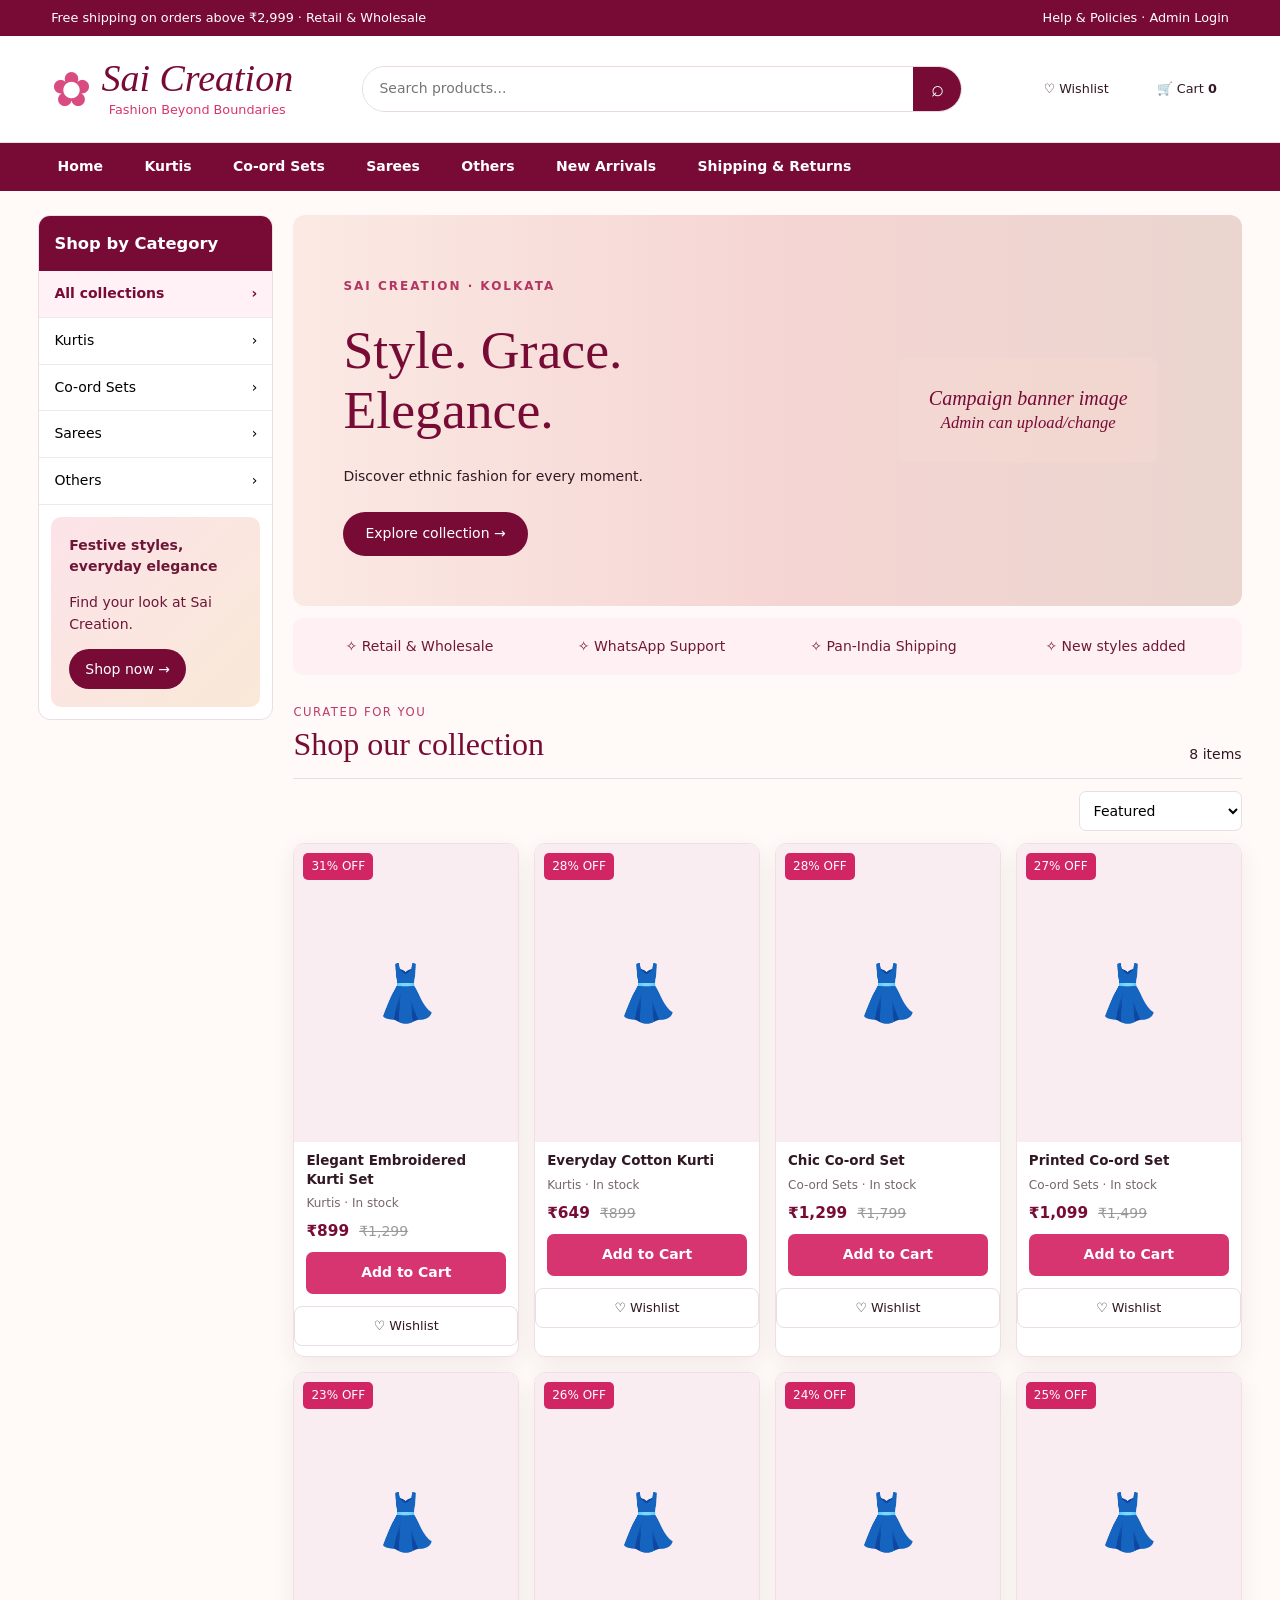
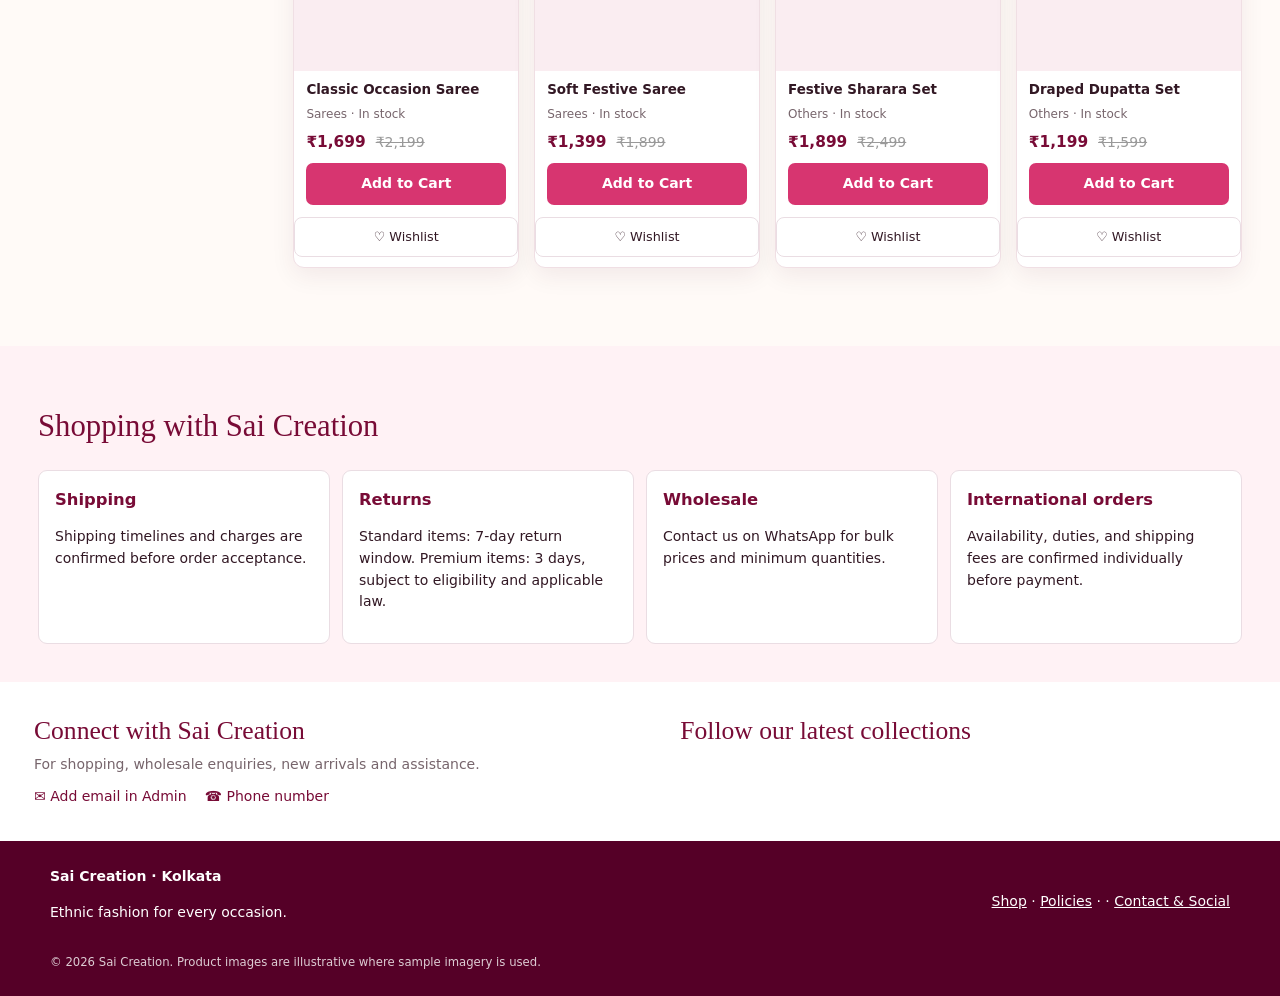
==== commit a8dbe226: "new files" ====
--- a/index.html
+++ b/index.html
@@ -6,7 +6,7 @@
 <section class="maincol"><section class="hero" id="hero"><div class="heroText"><p class="eyebrow">SAI CREATION · KOLKATA</p><h1 id="heroHeading">Style. Grace.<br>Elegance.</h1><p id="heroSub">Discover ethnic fashion for every moment.</p><a href="#shop" class="cta" id="heroButton">Explore collection →</a></div><div class="heroImage" id="heroImage"><div class="heroPlaceholder">Your campaign banner<br><small>Admin can change this</small></div></div></section><div class="benefits"><span>✧ Retail & Wholesale</span><span>✧ WhatsApp Support</span><span>✧ Pan-India Shipping</span><span>✧ New styles added</span></div>
 <section id="shop" class="shop"><div class="sectionTitle"><div><small>CURATED FOR YOU</small><h2 id="collectionTitle">Shop our collection</h2></div><span id="resultCount"></span></div><div class="sortrow"><select id="sortSelect"><option value="featured">Featured</option><option value="price-low">Price: low to high</option><option value="price-high">Price: high to low</option><option value="newest">Newest first</option></select></div><div class="products" id="products"></div><div class="pagination" id="pagination"></div></section></section></div>
 <section id="policies" class="policies"><h2>Shopping with Sai Creation</h2><div class="policygrid"><article><h3>Shipping</h3><p>Shipping timelines and charges are confirmed before order acceptance.</p></article><article><h3>Returns</h3><p>Standard items: 7-day return window. Premium items: 3 days, subject to eligibility and applicable law.</p></article><article><h3>Wholesale</h3><p>Contact us on WhatsApp for bulk prices and minimum quantities.</p></article><article><h3>International orders</h3><p>Availability, duties, and shipping fees are confirmed individually before payment.</p></article></div></section></main>
-<footer><div><b id="footerBrand">Sai Creation · Kolkata</b><p>Ethnic fashion for every occasion.</p></div><div><a href="#shop">Shop</a> · <a href="#policies">Policies</a> · <a id="footerWA" href="#">WhatsApp</a></div><small>© <span id="year"></span> Sai Creation. Product images are illustrative where sample imagery is used.</small></footer>
+<section class="contactSocial" id="contact"><div><h2>Connect with Sai Creation</h2><p>For shopping, wholesale enquiries, new arrivals and assistance.</p><div class="contactItems"><a id="contactEmail" href="mailto:">✉ Email us</a><a id="contactPhone" href="tel:">☎ Call us</a><a id="contactWhatsApp" href="#">☏ WhatsApp</a></div><div class="socialLinks whatsappDepartments" id="whatsappDepartments" aria-label="WhatsApp departments"></div></div><div><h2>Follow our latest collections</h2><div class="socialLinks"><a id="socialInstagram" href="#" target="_blank" rel="noopener">Instagram</a><a id="socialFacebook" href="#" target="_blank" rel="noopener">Facebook</a><a id="socialYouTube" href="#" target="_blank" rel="noopener">YouTube</a></div></div></section><footer><div><b id="footerBrand">Sai Creation · Kolkata</b><p>Ethnic fashion for every occasion.</p></div><div><a href="#shop">Shop</a> · <a href="#policies">Policies</a> · <a id="footerWA" href="#">WhatsApp</a> · <a href="#contact">Contact & Social</a></div><small>© <span id="year"></span> Sai Creation. Product images are illustrative where sample imagery is used.</small></footer>
 <div class="floatChat"><a id="chatWA" target="_blank" title="Chat on WhatsApp">☏</a></div>
 <div class="modal" id="modal"><div class="modalbox"><button class="close" id="closeModal">×</button><div id="modalBody"></div></div></div>
 <script src="app.js"></script></body></html>
--- a/styles.css
+++ b/styles.css
@@ -1,2 +1,5 @@
-:root{--wine:#7b0037;--pink:#d32b67;--pale:#fff0f3;--gold:#c79a56;--ink:#30151f;--line:#f0dce3}*{box-sizing:border-box}body{margin:0;color:var(--ink);font:15px/1.5 Arial,sans-serif;background:#fffaf9}.topbar{background:var(--wine);color:white;padding:9px 4.5%;font-size:13px;display:flex;justify-content:space-between}.topbar a{color:#fff;text-decoration:none}.header{display:flex;align-items:center;gap:25px;padding:18px 4%;background:#fff;border-bottom:1px solid var(--line)}.brand{display:flex;align-items:center;gap:12px;color:var(--wine);text-decoration:none;min-width:240px}.flower{font-size:48px;color:#d84c82}.brand strong{display:block;font:italic 34px Georgia}.brand small{display:block;text-align:center;color:#d12d68;font-size:14px}.search{display:flex;flex:1;max-width:480px;border:1px solid #ddd;border-radius:30px;overflow:hidden}.search input{flex:1;border:0;padding:12px 16px;min-width:0;outline:none}.search button{background:var(--wine);color:white;border:0;width:55px;font-size:25px}.whats,.iconbtn{border:0;background:white;color:var(--ink);text-decoration:none;cursor:pointer;white-space:nowrap}.whats{font-size:17px;color:#188b4b}.iconbtn{font-size:14px}.nav{display:flex;gap:0;align-items:center;background:var(--wine);padding:0 4%;overflow:auto}.nav a,.mobileCats{color:white;text-decoration:none;padding:14px 20px;font-weight:bold;white-space:nowrap}.nav a:hover{background:#bd2461}.mobileCats{display:none;background:none;border:0}.layout{display:grid;grid-template-columns:235px 1fr;gap:16px;padding:20px 3%}.sidebar{border:1px solid var(--line);border-radius:12px;overflow:hidden;background:white;height:max-content}.sidebar h3{background:var(--wine);color:white;margin:0;padding:17px}.cat{display:flex;justify-content:space-between;width:100%;padding:14px 17px;border:0;border-bottom:1px solid #f2e8eb;background:white;text-align:left;cursor:pointer}.cat:hover,.cat.active{background:var(--pale);color:var(--wine);font-weight:bold}.promo{margin:14px;padding:18px;border-radius:10px;background:linear-gradient(135deg,#fce3e9,#f9e9d7);color:#6d1638}.promo a{display:inline-block;color:white;background:var(--wine);padding:9px 14px;border-radius:22px;text-decoration:none}.hero{min-height:340px;border-radius:12px;overflow:hidden;background:linear-gradient(90deg,#fbe9e4,#f5d5d3 52%,#ead5cf);display:flex;position:relative}.heroText{padding:40px 4%;width:52%;z-index:1}.eyebrow{letter-spacing:2px;color:#b33662;font-size:12px;font-weight:bold}.hero h1{font:clamp(34px,4vw,56px) Georgia;color:var(--wine);line-height:1.12;margin:15px 0}.heroText p{max-width:420px}.cta{display:inline-block;background:var(--wine);color:white;text-decoration:none;border-radius:25px;padding:12px 22px;margin-top:14px}.heroImage{flex:1;display:flex;align-items:center;justify-content:center;background-size:cover;background-position:center;min-width:200px}.heroPlaceholder{font:italic 20px Georgia;color:#7b0037;text-align:center;background:#f5d8d3aa;padding:30px}.benefits{display:flex;justify-content:space-around;flex-wrap:wrap;gap:12px;background:#fff0f4;border-radius:10px;padding:17px;margin:12px 0;color:#6f1838}.shop{padding:18px 0}.sectionTitle{display:flex;justify-content:space-between;align-items:end;border-bottom:1px solid var(--line);padding-bottom:12px}.sectionTitle small{color:#bd3a6b;letter-spacing:1.5px}.sectionTitle h2{margin:3px 0;font:30px Georgia;color:var(--wine)}.sortrow{text-align:right;margin:12px 0}.sortrow select{padding:8px;border:1px solid var(--line);border-radius:6px}.products{display:grid;grid-template-columns:repeat(4,minmax(0,1fr));gap:14px}.product{border:1px solid #f0dfe4;border-radius:10px;overflow:hidden;background:white;position:relative;box-shadow:0 2px 8px #6a16360a}.prodImg{height:235px;background:#faedf1;display:flex;align-items:center;justify-content:center;background-size:cover;background-position:center;color:#9d6d7e;text-align:center}.prodImg .fallback{font-size:45px}.product h3{font-size:15px;margin:10px 12px 5px}.product .meta{font-size:12px;color:#777;margin:0 12px}.price{margin:8px 12px}.price b{color:var(--wine);font-size:17px}.price del{color:#999;margin-left:5px}.product button{margin:0 12px 12px;width:calc(100% - 24px);padding:10px;background:var(--pink);border:0;color:white;border-radius:6px;cursor:pointer}.badge{position:absolute;top:9px;left:9px;background:#d22664;color:white;padding:4px 8px;border-radius:4px;font-size:12px}.pagination{display:flex;justify-content:center;gap:7px;padding:20px}.pagination button{padding:8px 13px;border:1px solid var(--line);background:white;border-radius:5px;cursor:pointer}.pagination button.active{background:var(--wine);color:white}.policies{padding:28px 4%;background:#fff2f5}.policies h2{color:var(--wine);font:30px Georgia}.policygrid{display:grid;grid-template-columns:repeat(4,1fr);gap:12px}.policygrid article{padding:16px;background:white;border:1px solid var(--line);border-radius:9px}.policygrid h3{color:var(--wine);margin:0 0 7px}footer{background:#550027;color:white;padding:25px 4%;display:flex;justify-content:space-between;align-items:center;flex-wrap:wrap;gap:15px}footer a{color:white}footer small{width:100%;opacity:.8}.floatChat{position:fixed;right:20px;bottom:20px}.floatChat a{background:#19a65a;color:white;width:56px;height:56px;border-radius:50%;display:grid;place-items:center;font-size:27px;text-decoration:none;box-shadow:0 3px 12px #0003}.modal{display:none;position:fixed;inset:0;background:#21001299;z-index:10;overflow:auto;padding:20px}.modal.show{display:flex;align-items:flex-start;justify-content:center}.modalbox{background:white;width:min(920px,100%);padding:24px;border-radius:12px;position:relative;margin:4vh auto;max-height:92vh;overflow:auto}.close{position:sticky;float:right;top:0;background:#fff;border:0;font-size:30px;cursor:pointer;z-index:2}.adminForm{display:grid;grid-template-columns:repeat(2,1fr);gap:12px}.adminForm label{display:flex;flex-direction:column;gap:5px;font-size:13px}.adminForm input,.adminForm select,.adminForm textarea{padding:10px;border:1px solid #ddd;border-radius:6px}.adminForm textarea{min-height:80px}.full{grid-column:1/-1}.primary{background:var(--wine);color:white;border:0;border-radius:6px;padding:11px 16px;cursor:pointer}.adminTabs{display:flex;flex-wrap:wrap;gap:8px;margin:14px 0}.adminTabs button{padding:9px;border:1px solid #ddd;background:#fff;border-radius:6px}.adminList{display:grid;gap:8px}.adminRow{display:flex;justify-content:space-between;align-items:center;gap:8px;border:1px solid #eee;padding:10px;border-radius:8px}.adminRow button{padding:6px 10px;cursor:pointer}.small{font-size:12px;color:#777}.cartLine{display:flex;justify-content:space-between;gap:10px;border-bottom:1px solid #eee;padding:12px 0}.cartLine button{cursor:pointer}.checkout{display:grid;gap:9px}.checkout input,.checkout textarea{padding:11px;border:1px solid #ddd;border-radius:7px}.empty{text-align:center;padding:35px;color:#8b6876}@media(max-width:1000px){.products{grid-template-columns:repeat(3,minmax(0,1fr))}.header{flex-wrap:wrap}.brand{flex:1}.search{order:3;max-width:none;width:100%}.layout{grid-template-columns:200px 1fr}.prodImg{height:200px}}@media(max-width:700px){.topbar{font-size:11px}.topbar span{display:none}.header{gap:10px;padding:12px 4%}.brand strong{font-size:26px}.flower{font-size:36px}.whats{display:none}.nav{justify-content:flex-start}.nav a{padding:12px 14px}.mobileCats{display:block;padding:12px 14px}.layout{display:block;padding:12px 3%}.sidebar{display:none;margin-bottom:12px}.sidebar.open{display:block}.hero{min-height:280px}.heroText{width:70%;padding:24px 5%}.heroImage{position:absolute;inset:0 0 0 48%;opacity:.6}.hero h1{font-size:34px}.benefits{font-size:12px}.products{grid-template-columns:repeat(2,minmax(0,1fr));gap:9px}.prodImg{height:180px}.product h3{font-size:13px}.policygrid{grid-template-columns:repeat(2,1fr)}.adminForm{grid-template-columns:1fr}.full{grid-column:auto}.modalbox{padding:15px}.iconbtn{font-size:12px;padding:4px}}
-.prodImg img{width:100%;height:100%;object-fit:cover;display:block}.prodImg .fallback{display:none;font-size:55px}
+:root{--wine:#780b36;--wine2:#990f49;--pink:#d73570;--blush:#fff1f5;--cream:#fffaf7;--gold:#c99b5d;--ink:#321824;--muted:#77656c;--line:#eadde3;--shadow:0 8px 24px rgba(77,15,44,.07)}
+*{box-sizing:border-box}html{scroll-behavior:smooth}body{margin:0;color:var(--ink);font:clamp(14px,1vw,16px)/1.55 system-ui,-apple-system,Segoe UI,Roboto,Arial,sans-serif;background:var(--cream);overflow-x:hidden}img{max-width:100%}button,input,select,textarea{font:inherit}button{cursor:pointer;transition:background .18s,color .18s,transform .18s}button:active{transform:translateY(1px)}a{color:inherit}.topbar{background:var(--wine);color:#fff;padding:8px clamp(14px,4vw,54px);display:flex;justify-content:space-between;gap:14px;align-items:center;font-size:clamp(11px,1vw,13px)}.topbar a{color:#fff;text-decoration:none}.header{display:grid;grid-template-columns:minmax(210px,auto) minmax(200px,1fr) auto auto;gap:clamp(10px,2vw,24px);align-items:center;padding:16px clamp(14px,4vw,54px);background:#fff;border-bottom:1px solid var(--line)}.brand{display:flex;align-items:center;gap:10px;color:var(--wine);text-decoration:none;min-width:0}.flower{font-size:clamp(28px,4vw,48px);color:#d84c82}.brand strong{display:block;font:italic clamp(24px,3vw,38px)/1.1 Georgia,serif;white-space:nowrap}.brand small{display:block;text-align:center;color:var(--pink);font-size:clamp(10px,1vw,13px)}.search{display:flex;width:100%;max-width:600px;margin:auto;border:1px solid #e5d9df;border-radius:30px;overflow:hidden;background:white;min-width:0}.search input{flex:1;min-width:0;border:0;padding:11px 16px;outline:none}.search button{flex:0 0 48px;background:var(--wine);color:white;border:0;font-size:22px}.whats,.iconbtn{border:0;background:transparent;color:var(--ink);text-decoration:none;cursor:pointer;white-space:nowrap}.whats{font-size:clamp(12px,1.1vw,16px);color:#178c4a}.iconbtn{font-size:clamp(12px,1vw,14px);padding:9px 12px;border-radius:8px}.iconbtn:hover{background:var(--blush)}.nav{display:flex;gap:3px;align-items:center;background:var(--wine);padding:0 clamp(10px,3vw,40px);overflow:auto;scrollbar-width:none}.nav::-webkit-scrollbar{display:none}.nav a,.mobileCats{color:white;text-decoration:none;padding:13px clamp(10px,1.5vw,20px);font-weight:650;white-space:nowrap;border:0;background:transparent;font-size:14px}.nav a:hover,.mobileCats:hover{background:var(--wine2)}.mobileCats{display:none}.layout{display:grid;grid-template-columns:minmax(190px,235px) minmax(0,1fr);gap:clamp(12px,1.6vw,20px);padding:clamp(12px,2vw,24px) clamp(12px,3vw,44px)}.sidebar{border:1px solid var(--line);border-radius:12px;overflow:hidden;background:white;height:max-content;position:sticky;top:12px}.sidebar h3{background:var(--wine);color:white;margin:0;padding:15px}.cat{display:flex;justify-content:space-between;align-items:center;width:100%;padding:12px 15px;border:0;border-bottom:1px solid #f2e8eb;background:white;text-align:left}.cat:hover,.cat.active{background:var(--blush);color:var(--wine);font-weight:bold}.promo{margin:12px;padding:clamp(12px,1.4vw,18px);border-radius:10px;background:linear-gradient(135deg,#fce3e9,#f9e9d7);color:#6d1638}.promo a{display:inline-flex;align-items:center;justify-content:center;min-height:40px;color:white;background:var(--wine);padding:9px 16px;border-radius:24px;text-decoration:none}.maincol{min-width:0}.hero{min-height:clamp(280px,30vw,420px);border-radius:12px;overflow:hidden;background:linear-gradient(90deg,#fbe9e4,#f5d5d3 52%,#ead5cf);display:flex;position:relative}.heroText{padding:clamp(24px,4vw,50px);width:55%;z-index:1;display:flex;flex-direction:column;justify-content:center}.eyebrow{letter-spacing:2px;color:#b33662;font-size:12px;font-weight:bold}.hero h1{font:clamp(32px,4.2vw,60px)/1.12 Georgia,serif;color:var(--wine);margin:12px 0}.heroText p{max-width:420px}.cta{display:inline-flex;align-items:center;justify-content:center;align-self:flex-start;min-height:44px;background:var(--wine);color:white;text-decoration:none;border-radius:25px;padding:11px 22px;margin-top:10px}.heroImage{flex:1;display:flex;align-items:center;justify-content:center;background-size:cover;background-position:center;min-width:0}.heroPlaceholder{font:italic 20px Georgia;color:var(--wine);text-align:center;background:#f5d8d3aa;padding:30px;border-radius:10px}.benefits{display:grid;grid-template-columns:repeat(4,minmax(0,1fr));gap:8px;background:#fff0f4;border-radius:10px;padding:14px;margin:12px 0;color:#6f1838;text-align:center}.benefits span{padding:4px}.shop{padding:14px 0}.sectionTitle{display:flex;justify-content:space-between;align-items:end;gap:10px;border-bottom:1px solid var(--line);padding-bottom:12px}.sectionTitle small{color:#bd3a6b;letter-spacing:1.5px}.sectionTitle h2{margin:3px 0;font:clamp(24px,2.5vw,32px) Georgia,serif;color:var(--wine)}.sortrow{text-align:right;margin:12px 0}.sortrow select{min-height:40px;padding:8px 10px;border:1px solid var(--line);border-radius:7px;background:white}.products{display:grid;grid-template-columns:repeat(4,minmax(0,1fr));gap:clamp(9px,1.2vw,15px)}.product{min-width:0;border:1px solid #f0dfe4;border-radius:11px;overflow:hidden;background:white;position:relative;box-shadow:var(--shadow);display:flex;flex-direction:column}.prodImg{aspect-ratio:3/4;background:#faedf1;display:flex;align-items:center;justify-content:center;background-size:cover;background-position:center;color:#9d6d7e;text-align:center;overflow:hidden}.prodImg img{width:100%;height:100%;object-fit:cover;display:block}.prodImg .fallback{display:none;font-size:55px}.product h3{font-size:clamp(12px,1.05vw,15px);margin:10px 12px 5px;line-height:1.35}.product .meta{font-size:12px;color:var(--muted);margin:0 12px}.price{margin:8px 12px;display:flex;flex-wrap:wrap;gap:5px;align-items:baseline}.price b{color:var(--wine);font-size:clamp(15px,1.2vw,18px)}.price del{color:#999;margin-left:5px}.product button:not(.iconbtn){margin:0 12px 12px;width:calc(100% - 24px);min-height:42px;padding:10px;background:var(--pink);border:0;color:white;border-radius:7px;font-weight:650}.product button:not(.iconbtn):hover{background:var(--wine)}.product .iconbtn{margin:0 12px 10px;width:calc(100% - 24px);min-height:40px;border:1px solid var(--line);background:#fff}.badge{position:absolute;top:9px;left:9px;background:#d22664;color:white;padding:4px 8px;border-radius:5px;font-size:12px;z-index:1}.pagination{display:flex;justify-content:center;gap:7px;padding:20px;flex-wrap:wrap}.pagination button{min-width:40px;min-height:40px;padding:8px 12px;border:1px solid var(--line);background:white;border-radius:6px}.pagination button.active{background:var(--wine);color:white}.policies{padding:clamp(20px,4vw,38px);background:#fff2f5}.policies h2{color:var(--wine);font:clamp(24px,2.4vw,32px) Georgia,serif}.policygrid{display:grid;grid-template-columns:repeat(4,minmax(0,1fr));gap:12px}.policygrid article{padding:16px;background:white;border:1px solid var(--line);border-radius:9px}.policygrid h3{color:var(--wine);margin:0 0 7px}.contactSocial{background:#fff;padding:clamp(20px,3vw,34px);display:grid;grid-template-columns:1.1fr 1fr;gap:24px}.contactSocial h2{margin:0 0 8px;color:var(--wine);font:clamp(22px,2vw,29px) Georgia,serif}.contactSocial p{margin:5px 0;color:var(--muted)}.socialLinks{display:flex;gap:10px;flex-wrap:wrap;align-items:center}.socialLinks a{display:inline-flex;align-items:center;justify-content:center;min-height:42px;padding:9px 15px;border:1px solid var(--line);border-radius:24px;background:var(--blush);color:var(--wine);font-weight:650;text-decoration:none}.socialLinks a:hover{background:var(--wine);color:#fff}.contactItems{display:flex;flex-wrap:wrap;gap:10px 18px;margin-top:10px}.contactItems a{text-decoration:none;color:var(--wine);overflow-wrap:anywhere}footer{background:#550027;color:white;padding:25px clamp(14px,4vw,50px);display:grid;grid-template-columns:1fr auto;align-items:center;gap:15px}footer a{color:white}footer small{grid-column:1/-1;opacity:.8}.floatChat{position:fixed;right:16px;bottom:16px;z-index:5}.floatChat a{background:#19a65a;color:white;width:54px;height:54px;border-radius:50%;display:grid;place-items:center;font-size:27px;text-decoration:none;box-shadow:0 3px 12px #0003}.modal{display:none;position:fixed;inset:0;background:#21001299;z-index:10;overflow:auto;padding:12px}.modal.show{display:flex;align-items:flex-start;justify-content:center}.modalbox{background:white;width:min(920px,100%);padding:clamp(14px,3vw,24px);border-radius:12px;position:relative;margin:3vh auto;max-height:94vh;overflow:auto}.close{position:sticky;float:right;top:0;background:#fff;border:0;font-size:30px;cursor:pointer;z-index:2}.adminForm{display:grid;grid-template-columns:repeat(2,minmax(0,1fr));gap:12px}.adminForm label{display:flex;flex-direction:column;gap:5px;font-size:13px;min-width:0}.adminForm input,.adminForm select,.adminForm textarea{width:100%;padding:10px;border:1px solid #ddd;border-radius:6px;min-width:0}.adminForm textarea{min-height:80px}.full{grid-column:1/-1}.primary{display:inline-flex;justify-content:center;align-items:center;min-height:44px;background:var(--wine);color:white;border:0;border-radius:7px;padding:11px 16px;font-weight:650}.adminTabs{display:flex;flex-wrap:wrap;gap:8px;margin:14px 0}.adminTabs button{min-height:40px;padding:9px 12px;border:1px solid #ddd;background:#fff;border-radius:6px}.adminList{display:grid;gap:8px}.adminRow{display:flex;justify-content:space-between;align-items:center;gap:8px;border:1px solid #eee;padding:10px;border-radius:8px;flex-wrap:wrap}.adminRow button{min-height:38px;padding:7px 12px;cursor:pointer}.small{font-size:12px;color:#777}.cartLine{display:flex;justify-content:space-between;gap:10px;border-bottom:1px solid #eee;padding:12px 0;flex-wrap:wrap}.cartLine button{cursor:pointer;min-height:36px}.checkout{display:grid;gap:9px}.checkout input,.checkout textarea{padding:11px;border:1px solid #ddd;border-radius:7px}.empty{text-align:center;padding:35px;color:#8b6876}
+@media(max-width:1100px){.products{grid-template-columns:repeat(3,minmax(0,1fr))}.header{grid-template-columns:minmax(180px,auto) minmax(150px,1fr) auto}.iconbtn{grid-column:auto}.layout{grid-template-columns:190px minmax(0,1fr)}.policygrid{grid-template-columns:repeat(2,minmax(0,1fr))}}
+@media(max-width:760px){.topbar{font-size:11px;flex-wrap:wrap;justify-content:center;text-align:center}.header{grid-template-columns:1fr auto;gap:9px;padding:12px 4%}.brand{grid-column:1;min-width:0}.brand strong{font-size:27px}.flower{font-size:34px}.search{grid-column:1/-1;grid-row:2;max-width:none}.whats{grid-column:2;grid-row:1;font-size:12px}.iconbtn{font-size:12px;padding:6px 8px}.nav{justify-content:flex-start}.nav a{padding:11px 12px;font-size:13px}.mobileCats{display:block;padding:11px 12px}.layout{display:block;padding:12px 3%}.sidebar{display:none;position:static;margin-bottom:12px}.sidebar.open{display:block}.hero{min-height:260px}.heroText{width:68%;padding:22px 5%}.heroImage{position:absolute;inset:0 0 0 42%;opacity:.48}.hero h1{font-size:clamp(29px,8vw,38px)}.benefits{grid-template-columns:repeat(2,minmax(0,1fr));font-size:12px;padding:10px}.products{grid-template-columns:repeat(2,minmax(0,1fr));gap:9px}.prodImg{aspect-ratio:3/4}.product h3{font-size:13px;margin:8px 9px 5px}.product .meta,.price{margin-left:9px;margin-right:9px}.product button:not(.iconbtn){margin-left:9px;margin-right:9px;width:calc(100% - 18px)}.product .iconbtn{margin-left:9px;margin-right:9px;width:calc(100% - 18px)}.policygrid{grid-template-columns:repeat(2,minmax(0,1fr))}.contactSocial{grid-template-columns:1fr;gap:16px}.adminForm{grid-template-columns:1fr}.full{grid-column:auto}.modalbox{padding:14px}footer{grid-template-columns:1fr;justify-items:start}footer small{grid-column:auto}}
+@media(max-width:420px){.topbar span{display:block}.brand strong{font-size:23px}.flower{font-size:28px}.whats{display:none}.hero{min-height:245px}.heroText{width:74%;padding:18px}.hero h1{font-size:29px}.heroText p{font-size:13px}.heroImage{left:40%;opacity:.4}.sectionTitle h2{font-size:24px}.policygrid{grid-template-columns:1fr}.product h3{font-size:12px}.product button:not(.iconbtn){min-height:40px;font-size:12px;padding:8px}.price b{font-size:15px}.sortrow select{max-width:100%}}
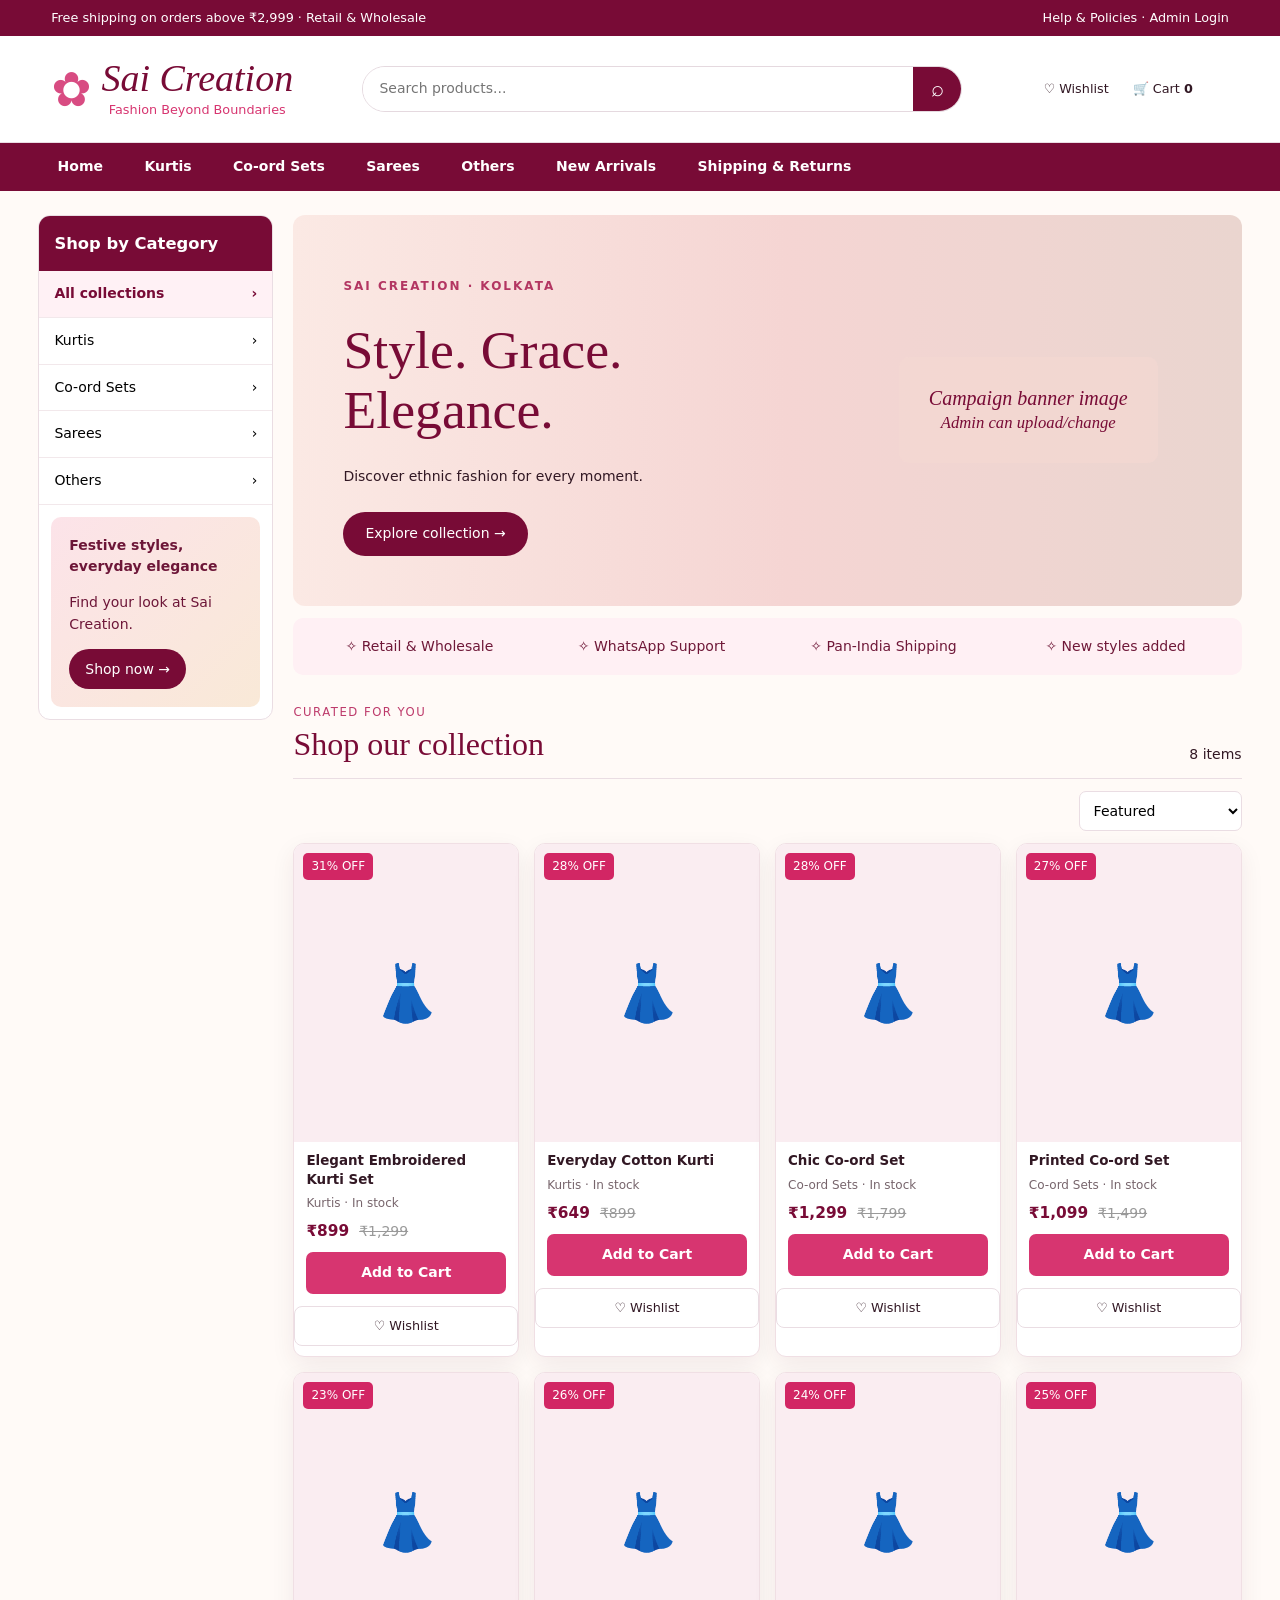
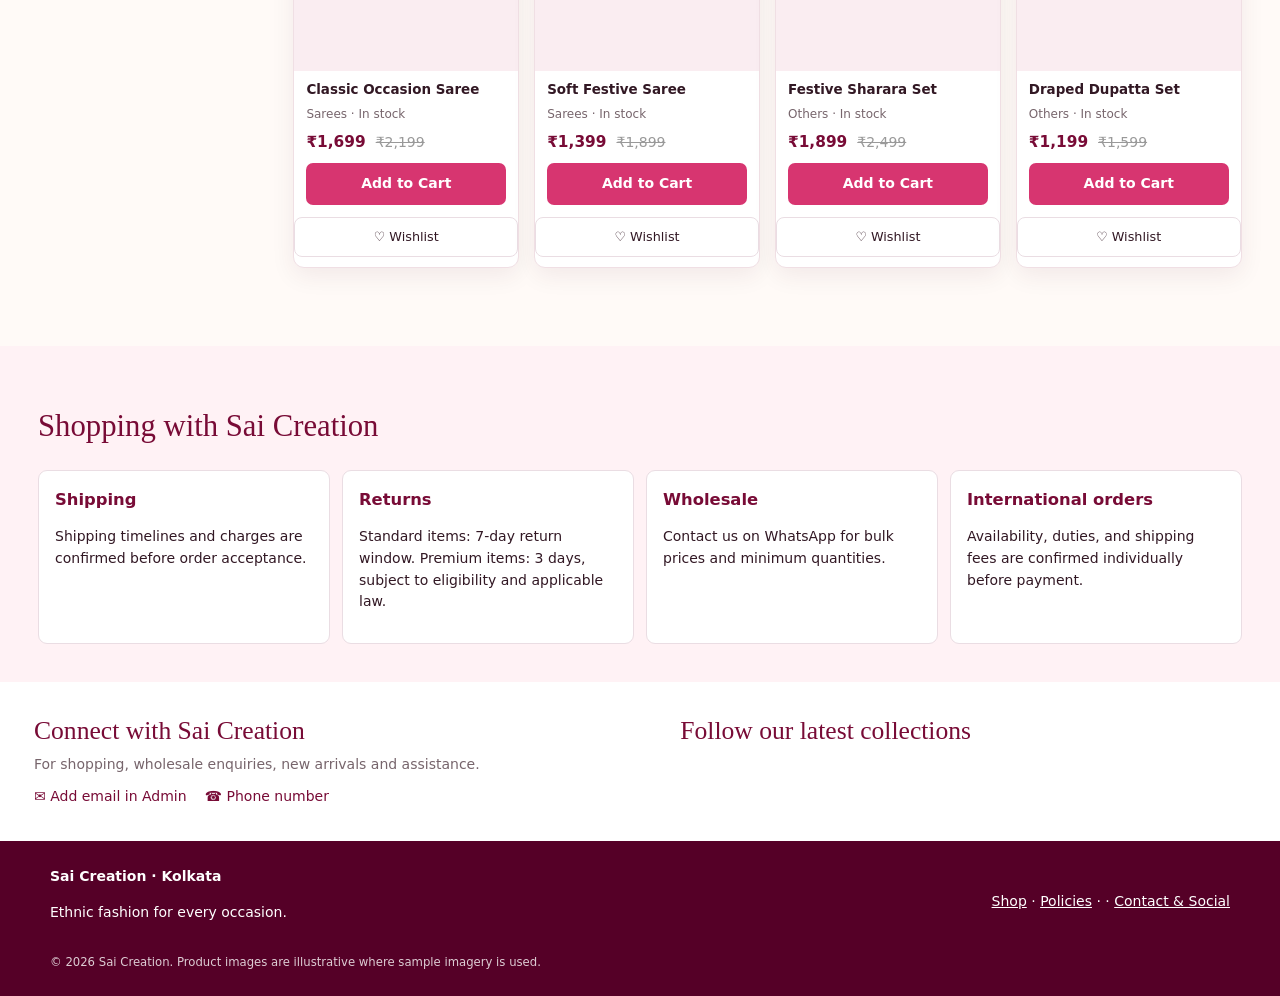
==== commit f6a391b3: "Rename frontend/index.html to index.html" ====
--- a/index.html
+++ b/index.html
@@ -1,12 +1,69 @@
-<!DOCTYPE html><html lang="en"><head><meta charset="UTF-8"><meta name="viewport" content="width=device-width,initial-scale=1"><title>Sai Creation | Kolkata</title><link rel="stylesheet" href="styles.css"></head><body>
-<div class="topbar">Free shipping on orders above ₹2,999 · Retail & Wholesale <span><a href="#policies">Help & Policies</a> · <a href="#admin" id="adminLink">Admin Login</a></span></div>
-<header class="header"><a class="brand" href="index.html"><span class="flower">✿</span><span><strong id="storeName">Sai Creation</strong><small id="tagline">Fashion Beyond Boundaries</small></span></a><div class="search"><input id="searchInput" placeholder="Search products..."><button id="searchBtn">⌕</button></div><a class="whats" id="whatsappHeader" target="_blank">☏ <span id="phoneDisplay">WhatsApp us</span></a><button class="iconbtn" id="wishlistBtn">♡ Wishlist</button><button class="iconbtn" id="cartBtn">🛒 Cart <b id="cartCount">0</b></button></header>
-<nav class="nav"><button class="mobileCats" id="mobileCats">☰ Categories</button><a href="#home">Home</a><a data-cat="Kurtis" href="#shop">Kurtis</a><a data-cat="Co-ord Sets" href="#shop">Co-ord Sets</a><a data-cat="Sarees" href="#shop">Sarees</a><a data-cat="Others" href="#shop">Others</a><a href="#shop" data-cat="All">New Arrivals</a><a href="#policies">Shipping & Returns</a></nav>
-<main id="home"><div class="layout"><aside class="sidebar" id="sidebar"><h3>Shop by Category</h3><button data-cat="All" class="cat active">All collections <span>›</span></button><button data-cat="Kurtis" class="cat">Kurtis <span>›</span></button><button data-cat="Co-ord Sets" class="cat">Co-ord Sets <span>›</span></button><button data-cat="Sarees" class="cat">Sarees <span>›</span></button><button data-cat="Others" class="cat">Others <span>›</span></button><div class="promo"><b>Festive styles,<br>everyday elegance</b><p>Find your look at Sai Creation.</p><a href="#shop">Shop now →</a></div></aside>
-<section class="maincol"><section class="hero" id="hero"><div class="heroText"><p class="eyebrow">SAI CREATION · KOLKATA</p><h1 id="heroHeading">Style. Grace.<br>Elegance.</h1><p id="heroSub">Discover ethnic fashion for every moment.</p><a href="#shop" class="cta" id="heroButton">Explore collection →</a></div><div class="heroImage" id="heroImage"><div class="heroPlaceholder">Your campaign banner<br><small>Admin can change this</small></div></div></section><div class="benefits"><span>✧ Retail & Wholesale</span><span>✧ WhatsApp Support</span><span>✧ Pan-India Shipping</span><span>✧ New styles added</span></div>
-<section id="shop" class="shop"><div class="sectionTitle"><div><small>CURATED FOR YOU</small><h2 id="collectionTitle">Shop our collection</h2></div><span id="resultCount"></span></div><div class="sortrow"><select id="sortSelect"><option value="featured">Featured</option><option value="price-low">Price: low to high</option><option value="price-high">Price: high to low</option><option value="newest">Newest first</option></select></div><div class="products" id="products"></div><div class="pagination" id="pagination"></div></section></section></div>
-<section id="policies" class="policies"><h2>Shopping with Sai Creation</h2><div class="policygrid"><article><h3>Shipping</h3><p>Shipping timelines and charges are confirmed before order acceptance.</p></article><article><h3>Returns</h3><p>Standard items: 7-day return window. Premium items: 3 days, subject to eligibility and applicable law.</p></article><article><h3>Wholesale</h3><p>Contact us on WhatsApp for bulk prices and minimum quantities.</p></article><article><h3>International orders</h3><p>Availability, duties, and shipping fees are confirmed individually before payment.</p></article></div></section></main>
-<section class="contactSocial" id="contact"><div><h2>Connect with Sai Creation</h2><p>For shopping, wholesale enquiries, new arrivals and assistance.</p><div class="contactItems"><a id="contactEmail" href="mailto:">✉ Email us</a><a id="contactPhone" href="tel:">☎ Call us</a><a id="contactWhatsApp" href="#">☏ WhatsApp</a></div><div class="socialLinks whatsappDepartments" id="whatsappDepartments" aria-label="WhatsApp departments"></div></div><div><h2>Follow our latest collections</h2><div class="socialLinks"><a id="socialInstagram" href="#" target="_blank" rel="noopener">Instagram</a><a id="socialFacebook" href="#" target="_blank" rel="noopener">Facebook</a><a id="socialYouTube" href="#" target="_blank" rel="noopener">YouTube</a></div></div></section><footer><div><b id="footerBrand">Sai Creation · Kolkata</b><p>Ethnic fashion for every occasion.</p></div><div><a href="#shop">Shop</a> · <a href="#policies">Policies</a> · <a id="footerWA" href="#">WhatsApp</a> · <a href="#contact">Contact & Social</a></div><small>© <span id="year"></span> Sai Creation. Product images are illustrative where sample imagery is used.</small></footer>
-<div class="floatChat"><a id="chatWA" target="_blank" title="Chat on WhatsApp">☏</a></div>
-<div class="modal" id="modal"><div class="modalbox"><button class="close" id="closeModal">×</button><div id="modalBody"></div></div></div>
-<script src="app.js"></script></body></html>
+<!DOCTYPE html>
+<html lang="en">
+<head>
+  <meta charset="UTF-8">
+  <meta name="viewport" content="width=device-width, initial-scale=1">
+  <meta name="theme-color" content="#780b36">
+  <title>Sai Creation | Kolkata</title>
+  <link rel="stylesheet" href="styles.css">
+  <script src="config.js"></script>
+</head>
+<body>
+  <div class="topbar">Free shipping on orders above ₹2,999 · Retail & Wholesale
+    <span><a href="#policies">Help & Policies</a> · <a href="#admin" id="adminLink">Admin Login</a></span>
+  </div>
+  <header class="header">
+    <a class="brand" href="index.html"><span class="flower">✿</span><span><strong id="storeName">Sai Creation</strong><small id="tagline">Fashion Beyond Boundaries</small></span></a>
+    <div class="search"><input id="searchInput" placeholder="Search products..." aria-label="Search products"><button id="searchBtn" aria-label="Search">⌕</button></div>
+    <a class="whats" id="whatsappHeader" target="_blank" rel="noopener">☏ <span id="phoneDisplay">WhatsApp us</span></a>
+    <div class="headerActions"><button class="iconbtn" id="wishlistBtn">♡ Wishlist</button><button class="iconbtn" id="cartBtn">🛒 Cart <b id="cartCount">0</b></button></div>
+  </header>
+  <nav class="nav">
+    <button class="mobileCats" id="mobileCats">☰ Categories</button>
+    <a href="#home">Home</a><a data-cat="Kurtis" href="#shop">Kurtis</a><a data-cat="Co-ord Sets" href="#shop">Co-ord Sets</a><a data-cat="Sarees" href="#shop">Sarees</a><a data-cat="Others" href="#shop">Others</a><a href="#shop" data-cat="All">New Arrivals</a><a href="#policies">Shipping & Returns</a>
+  </nav>
+  <main id="home">
+    <div class="layout">
+      <aside class="sidebar" id="sidebar">
+        <h3>Shop by Category</h3>
+        <button data-cat="All" class="cat active">All collections <span>›</span></button>
+        <button data-cat="Kurtis" class="cat">Kurtis <span>›</span></button>
+        <button data-cat="Co-ord Sets" class="cat">Co-ord Sets <span>›</span></button>
+        <button data-cat="Sarees" class="cat">Sarees <span>›</span></button>
+        <button data-cat="Others" class="cat">Others <span>›</span></button>
+        <div class="promo"><b>Festive styles,<br>everyday elegance</b><p>Find your look at Sai Creation.</p><a href="#shop">Shop now →</a></div>
+      </aside>
+      <section class="maincol">
+        <section class="hero" id="hero">
+          <div class="heroText"><p class="eyebrow">SAI CREATION · KOLKATA</p><h1 id="heroHeading">Style.<br>Grace.<br>Elegance.</h1><p id="heroSub">Discover ethnic fashion for every moment.</p><a href="#shop" class="cta" id="heroButton">Explore collection →</a></div>
+          <div class="heroImage" id="heroImage"><div class="heroPlaceholder">Your campaign banner<br><small>Admin can change this</small></div></div>
+        </section>
+        <div class="benefits"><span>✧ Retail & Wholesale</span><span>✧ WhatsApp Support</span><span>✧ Pan-India Shipping</span><span>✧ New styles added</span></div>
+        <section id="shop" class="shop">
+          <div class="sectionTitle"><div><small>CURATED FOR YOU</small><h2 id="collectionTitle">Shop our collection</h2></div><span id="resultCount"></span></div>
+          <div class="sortrow"><select id="sortSelect"><option value="featured">Featured</option><option value="price-low">Price: low to high</option><option value="price-high">Price: high to low</option><option value="newest">Newest first</option></select></div>
+          <div class="products" id="products"><p class="empty">Loading collection…</p></div><div class="pagination" id="pagination"></div>
+        </section>
+      </section>
+    </div>
+    <section id="policies" class="policies"><h2>Shopping with Sai Creation</h2><div class="policygrid">
+      <article><h3>Shipping</h3><p>Shipping timelines and charges are confirmed before order acceptance.</p></article>
+      <article><h3>Returns</h3><p>Standard items: 7-day return window. Premium items: 3 days, subject to eligibility and applicable law.</p></article>
+      <article><h3>Wholesale</h3><p>Contact us on WhatsApp for bulk prices and minimum quantities.</p></article>
+      <article><h3>International orders</h3><p>Availability, duties, and shipping fees are confirmed individually before payment.</p></article>
+    </div></section>
+  </main>
+  <section class="contactSocial" id="contact">
+    <div><h2>Connect with Sai Creation</h2><p>For shopping, wholesale enquiries, new arrivals and assistance.</p>
+      <div class="contactItems"><a id="contactEmail" href="mailto:">✉ Email us</a><a id="contactPhone" href="tel:">☎ Call us</a><a id="contactWhatsApp" href="#">☏ WhatsApp</a></div>
+      <div class="socialLinks whatsappDepartments" id="whatsappDepartments" aria-label="WhatsApp departments"></div>
+    </div>
+    <div><h2>Follow our latest collections</h2><div class="socialLinks"><a id="socialInstagram" href="#" target="_blank" rel="noopener">Instagram</a><a id="socialFacebook" href="#" target="_blank" rel="noopener">Facebook</a><a id="socialYouTube" href="#" target="_blank" rel="noopener">YouTube</a></div></div>
+  </section>
+  <footer><div><b id="footerBrand">Sai Creation · Kolkata</b><p>Ethnic fashion for every occasion.</p></div><div><a href="#shop">Shop</a> · <a href="#policies">Policies</a> · <a id="footerWA" href="#">WhatsApp</a> · <a href="#contact">Contact & Social</a></div><small>© <span id="year"></span> Sai Creation. Product images are illustrative where sample imagery is used.</small></footer>
+  <div class="floatChat"><a id="chatWA" target="_blank" rel="noopener" title="Chat on WhatsApp">☏</a></div>
+  <div class="modal" id="modal" aria-modal="true" role="dialog"><div class="modalbox"><button class="close" id="closeModal" aria-label="Close">×</button><div id="modalBody"></div></div></div>
+  <div id="toastHost" aria-live="polite"></div>
+  <script src="app.js"></script>
+</body>
+</html>
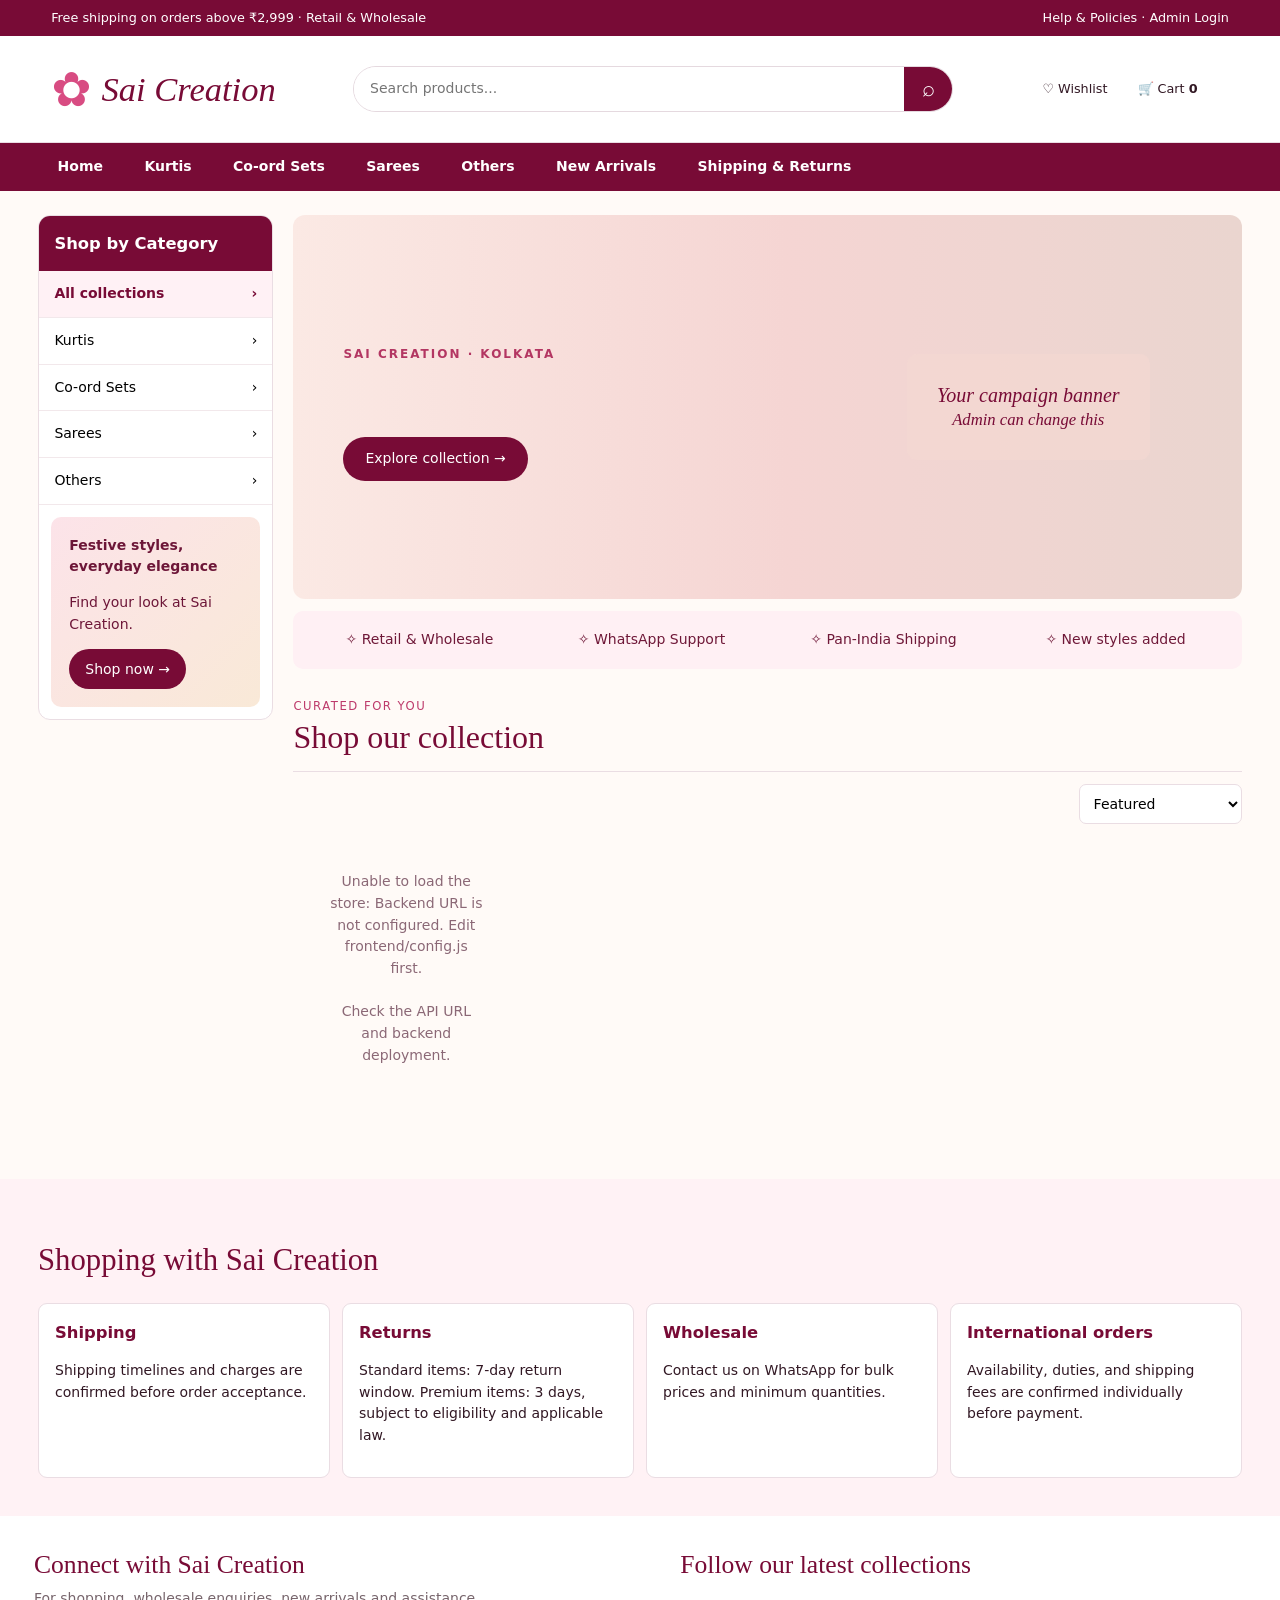
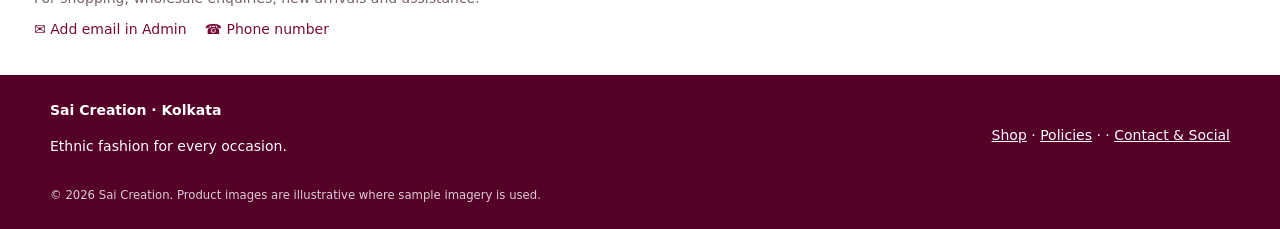
==== commit 3d79c77e: "Update index.html" ====
--- a/index.html
+++ b/index.html
@@ -5,8 +5,8 @@
   <meta name="viewport" content="width=device-width, initial-scale=1">
   <meta name="theme-color" content="#780b36">
   <title>Sai Creation | Kolkata</title>
-  <link rel="stylesheet" href="styles.css">
-  <script src="config.js"></script>
+  <link rel="stylesheet" href="frontend/styles.css">
+  <script src="frontend/config.js"></script>
 </head>
 <body>
   <div class="topbar">Free shipping on orders above ₹2,999 · Retail & Wholesale
@@ -64,6 +64,6 @@
   <div class="floatChat"><a id="chatWA" target="_blank" rel="noopener" title="Chat on WhatsApp">☏</a></div>
   <div class="modal" id="modal" aria-modal="true" role="dialog"><div class="modalbox"><button class="close" id="closeModal" aria-label="Close">×</button><div id="modalBody"></div></div></div>
   <div id="toastHost" aria-live="polite"></div>
-  <script src="app.js"></script>
+  <script src="frontend/app.js"></script>
 </body>
 </html>
--- a/frontend/styles.css
+++ b/frontend/styles.css
@@ -0,0 +1,6 @@
+ 
+:root{--wine:#780b36;--wine2:#990f49;--pink:#d73570;--blush:#fff1f5;--cream:#fffaf7;--gold:#c99b5d;--ink:#321824;--muted:#77656c;--line:#eadde3;--shadow:0 8px 24px rgba(77,15,44,.07)}
+*{box-sizing:border-box}html{scroll-behavior:smooth}body{margin:0;color:var(--ink);font:clamp(14px,1vw,16px)/1.55 system-ui,-apple-system,Segoe UI,Roboto,Arial,sans-serif;background:var(--cream);overflow-x:hidden}img{max-width:100%}button,input,select,textarea{font:inherit}button{cursor:pointer;transition:background .18s,color .18s,transform .18s}button:active{transform:translateY(1px)}a{color:inherit}.topbar{background:var(--wine);color:#fff;padding:8px clamp(14px,4vw,54px);display:flex;justify-content:space-between;gap:14px;align-items:center;font-size:clamp(11px,1vw,13px)}.topbar a{color:#fff;text-decoration:none}.header{display:grid;grid-template-columns:minmax(190px,auto) minmax(160px,1fr) auto auto;gap:clamp(8px,1.5vw,20px);align-items:center;padding:16px clamp(14px,4vw,54px);background:#fff;border-bottom:1px solid var(--line)}.brand{display:flex;align-items:center;gap:10px;color:var(--wine);text-decoration:none;min-width:0}.flower{font-size:clamp(28px,4vw,48px);color:#d84c82}.brand strong{display:block;font:italic clamp(23px,2.7vw,38px)/1.1 Georgia,serif;white-space:nowrap}.brand small{display:block;text-align:center;color:var(--pink);font-size:clamp(10px,1vw,13px)}.search{display:flex;width:100%;max-width:600px;margin:auto;border:1px solid #e5d9df;border-radius:30px;overflow:hidden;background:white;min-width:0}.search input{flex:1;min-width:0;border:0;padding:11px 16px;outline:none}.search button{flex:0 0 48px;background:var(--wine);color:white;border:0;font-size:22px}.headerActions{display:flex;gap:6px;align-items:center}.whats,.iconbtn{border:0;background:transparent;color:var(--ink);text-decoration:none;cursor:pointer;white-space:nowrap}.whats{font-size:clamp(12px,1.1vw,16px);color:#178c4a}.iconbtn{font-size:clamp(12px,1vw,14px);padding:9px 12px;border-radius:8px;min-height:40px}.iconbtn:hover{background:var(--blush)}.nav{display:flex;gap:3px;align-items:center;background:var(--wine);padding:0 clamp(10px,3vw,40px);overflow:auto;scrollbar-width:none}.nav::-webkit-scrollbar{display:none}.nav a,.mobileCats{color:white;text-decoration:none;padding:13px clamp(10px,1.5vw,20px);font-weight:650;white-space:nowrap;border:0;background:transparent;font-size:14px}.nav a:hover,.mobileCats:hover{background:var(--wine2)}.mobileCats{display:none}.layout{display:grid;grid-template-columns:minmax(180px,235px) minmax(0,1fr);gap:clamp(12px,1.6vw,20px);padding:clamp(12px,2vw,24px) clamp(12px,3vw,44px)}.sidebar{border:1px solid var(--line);border-radius:12px;overflow:hidden;background:white;height:max-content;position:sticky;top:12px}.sidebar h3{background:var(--wine);color:white;margin:0;padding:15px}.cat{display:flex;justify-content:space-between;align-items:center;width:100%;padding:12px 15px;border:0;border-bottom:1px solid #f2e8eb;background:white;text-align:left}.cat:hover,.cat.active{background:var(--blush);color:var(--wine);font-weight:bold}.promo{margin:12px;padding:clamp(12px,1.4vw,18px);border-radius:10px;background:linear-gradient(135deg,#fce3e9,#f9e9d7);color:#6d1638}.promo a{display:inline-flex;align-items:center;justify-content:center;min-height:40px;color:white;background:var(--wine);padding:9px 16px;border-radius:24px;text-decoration:none}.maincol{min-width:0}.hero{min-height:clamp(280px,30vw,420px);border-radius:12px;overflow:hidden;background:linear-gradient(90deg,#fbe9e4,#f5d5d3 52%,#ead5cf);display:flex;position:relative}.heroText{padding:clamp(24px,4vw,50px);width:55%;z-index:1;display:flex;flex-direction:column;justify-content:center}.eyebrow{letter-spacing:2px;color:#b33662;font-size:12px;font-weight:bold}.hero h1{font:clamp(32px,4.2vw,60px)/1.12 Georgia,serif;color:var(--wine);margin:12px 0}.heroText p{max-width:420px}.cta{display:inline-flex;align-items:center;justify-content:center;align-self:flex-start;min-height:44px;background:var(--wine);color:white;text-decoration:none;border-radius:25px;padding:11px 22px;margin-top:10px}.heroImage{flex:1;display:flex;align-items:center;justify-content:center;background-size:cover;background-position:center;min-width:0}.heroPlaceholder{font:italic 20px Georgia;color:var(--wine);text-align:center;background:#f5d8d3aa;padding:30px;border-radius:10px}.benefits{display:grid;grid-template-columns:repeat(4,minmax(0,1fr));gap:8px;background:#fff0f4;border-radius:10px;padding:14px;margin:12px 0;color:#6f1838;text-align:center}.benefits span{padding:4px}.shop{padding:14px 0}.sectionTitle{display:flex;justify-content:space-between;align-items:end;gap:10px;border-bottom:1px solid var(--line);padding-bottom:12px}.sectionTitle small{color:#bd3a6b;letter-spacing:1.5px}.sectionTitle h2{margin:3px 0;font:clamp(24px,2.5vw,32px) Georgia,serif;color:var(--wine)}.sortrow{text-align:right;margin:12px 0}.sortrow select{min-height:40px;padding:8px 10px;border:1px solid var(--line);border-radius:7px;background:white}.products{display:grid;grid-template-columns:repeat(4,minmax(0,1fr));gap:clamp(9px,1.2vw,15px)}.product{min-width:0;border:1px solid #f0dfe4;border-radius:11px;overflow:hidden;background:white;position:relative;box-shadow:var(--shadow);display:flex;flex-direction:column}.prodImg{aspect-ratio:3/4;background:#faedf1;display:flex;align-items:center;justify-content:center;color:#9d6d7e;text-align:center;overflow:hidden}.prodImg img{width:100%;height:100%;object-fit:cover;display:block}.prodImg .fallback{display:none;font-size:55px}.product h3{font-size:clamp(12px,1.05vw,15px);margin:10px 12px 5px;line-height:1.35}.product .meta{font-size:12px;color:var(--muted);margin:0 12px}.price{margin:8px 12px;display:flex;flex-wrap:wrap;gap:5px;align-items:baseline}.price b{color:var(--wine);font-size:clamp(15px,1.2vw,18px)}.price del{color:#999;margin-left:5px}.product button:not(.iconbtn){margin:0 12px 12px;width:calc(100% - 24px);min-height:42px;padding:10px;background:var(--pink);border:0;color:white;border-radius:7px;font-weight:650}.product button:not(.iconbtn):hover{background:var(--wine)}.product .iconbtn{margin:0 12px 10px;width:calc(100% - 24px);min-height:40px;border:1px solid var(--line);background:#fff}.badge{position:absolute;top:9px;left:9px;background:#d22664;color:white;padding:4px 8px;border-radius:5px;font-size:12px;z-index:1}.pagination{display:flex;justify-content:center;gap:7px;padding:20px;flex-wrap:wrap}.pagination button{min-width:40px;min-height:40px;padding:8px 12px;border:1px solid var(--line);background:white;border-radius:6px}.pagination button.active{background:var(--wine);color:white}.policies{padding:clamp(20px,4vw,38px);background:#fff2f5}.policies h2{color:var(--wine);font:clamp(24px,2.4vw,32px) Georgia,serif}.policygrid{display:grid;grid-template-columns:repeat(4,minmax(0,1fr));gap:12px}.policygrid article{padding:16px;background:white;border:1px solid var(--line);border-radius:9px}.policygrid h3{color:var(--wine);margin:0 0 7px}.contactSocial{background:#fff;padding:clamp(20px,3vw,34px);display:grid;grid-template-columns:1.1fr 1fr;gap:24px}.contactSocial h2{margin:0 0 8px;color:var(--wine);font:clamp(22px,2vw,29px) Georgia,serif}.contactSocial p{margin:5px 0;color:var(--muted)}.socialLinks{display:flex;gap:10px;flex-wrap:wrap;align-items:center}.socialLinks a{display:inline-flex;align-items:center;justify-content:center;min-height:42px;padding:9px 15px;border:1px solid var(--line);border-radius:24px;background:var(--blush);color:var(--wine);font-weight:650;text-decoration:none}.socialLinks a:hover{background:var(--wine);color:#fff}.contactItems{display:flex;flex-wrap:wrap;gap:10px 18px;margin-top:10px}.contactItems a{text-decoration:none;color:var(--wine);overflow-wrap:anywhere}footer{background:#550027;color:white;padding:25px clamp(14px,4vw,50px);display:grid;grid-template-columns:1fr auto;align-items:center;gap:15px}footer a{color:white}footer small{grid-column:1/-1;opacity:.8}.floatChat{position:fixed;right:16px;bottom:16px;z-index:5}.floatChat a{background:#19a65a;color:white;width:54px;height:54px;border-radius:50%;display:grid;place-items:center;font-size:27px;text-decoration:none;box-shadow:0 3px 12px #0003}.modal{display:none;position:fixed;inset:0;background:#21001299;z-index:10;overflow:auto;padding:12px}.modal.show{display:flex;align-items:flex-start;justify-content:center}.modalbox{background:white;width:min(920px,100%);padding:clamp(14px,3vw,24px);border-radius:12px;position:relative;margin:3vh auto;max-height:94vh;overflow:auto}.close{position:sticky;float:right;top:0;background:#fff;border:0;font-size:30px;cursor:pointer;z-index:2}.adminForm{display:grid;grid-template-columns:repeat(2,minmax(0,1fr));gap:12px}.adminForm label{display:flex;flex-direction:column;gap:5px;font-size:13px;min-width:0}.adminForm input,.adminForm select,.adminForm textarea{width:100%;padding:10px;border:1px solid #ddd;border-radius:6px;min-width:0}.adminForm textarea{min-height:80px}.full{grid-column:1/-1}.primary{display:inline-flex;justify-content:center;align-items:center;min-height:44px;background:var(--wine);color:white;border:0;border-radius:7px;padding:11px 16px;font-weight:650}.adminTabs{display:flex;flex-wrap:wrap;gap:8px;margin:14px 0}.adminTabs button{min-height:40px;padding:9px 12px;border:1px solid #ddd;background:#fff;border-radius:6px}.adminList{display:grid;gap:8px}.adminRow{display:flex;justify-content:space-between;align-items:center;gap:8px;border:1px solid #eee;padding:10px;border-radius:8px;flex-wrap:wrap}.adminRow button{min-height:38px;padding:7px 12px;cursor:pointer}.small{font-size:12px;color:#777}.cartLine{display:flex;justify-content:space-between;gap:10px;border-bottom:1px solid #eee;padding:12px 0;flex-wrap:wrap}.cartLine button{cursor:pointer;min-height:36px}.checkout{display:grid;gap:9px}.checkout input,.checkout textarea{padding:11px;border:1px solid #ddd;border-radius:7px}.empty{text-align:center;padding:35px;color:#8b6876}#toastHost{position:fixed;bottom:22px;left:50%;transform:translateX(-50%);z-index:30}.toast{background:#321824;color:white;padding:11px 18px;border-radius:24px;box-shadow:0 4px 18px #0003;max-width:90vw}.danger{background:#a51d3d!important}.muted{color:var(--muted)}.formHint{font-size:12px;color:#766;grid-column:1/-1}
+@media(max-width:1100px){.products{grid-template-columns:repeat(3,minmax(0,1fr))}.header{grid-template-columns:minmax(180px,auto) minmax(130px,1fr) auto}.headerActions{grid-column:1/-1;justify-content:flex-end}.layout{grid-template-columns:190px minmax(0,1fr)}.policygrid{grid-template-columns:repeat(2,minmax(0,1fr))}}
+@media(max-width:760px){.topbar{font-size:11px;flex-wrap:wrap;justify-content:center;text-align:center}.header{grid-template-columns:minmax(0,1fr) auto;gap:9px;padding:12px 4%}.brand{grid-column:1;min-width:0}.brand strong{font-size:27px}.flower{font-size:34px}.search{grid-column:1/-1;grid-row:2;max-width:none}.whats{grid-column:2;grid-row:1;font-size:12px}.headerActions{grid-column:1/-1;grid-row:3;justify-content:flex-end}.iconbtn{font-size:12px;padding:6px 10px}.nav{justify-content:flex-start}.nav a{padding:11px 12px;font-size:13px}.mobileCats{display:block;padding:11px 12px}.layout{display:block;padding:12px 3%}.sidebar{display:none;position:static;margin-bottom:12px}.sidebar.open{display:block}.hero{min-height:260px}.heroText{width:68%;padding:22px 5%}.heroImage{position:absolute;inset:0 0 0 42%;opacity:.48}.hero h1{font-size:clamp(29px,8vw,38px)}.benefits{grid-template-columns:repeat(2,minmax(0,1fr));font-size:12px;padding:10px}.products{grid-template-columns:repeat(2,minmax(0,1fr));gap:9px}.product h3{font-size:13px;margin:8px 9px 5px}.product .meta,.price{margin-left:9px;margin-right:9px}.product button:not(.iconbtn){margin-left:9px;margin-right:9px;width:calc(100% - 18px)}.product .iconbtn{margin-left:9px;margin-right:9px;width:calc(100% - 18px)}.policygrid{grid-template-columns:repeat(2,minmax(0,1fr))}.contactSocial{grid-template-columns:1fr;gap:16px}.adminForm{grid-template-columns:1fr}.full{grid-column:auto}.modalbox{padding:14px}footer{grid-template-columns:1fr;justify-items:start}footer small{grid-column:auto}}
+@media(max-width:420px){.topbar span{display:block}.brand strong{font-size:23px}.flower{font-size:28px}.whats{display:none}.hero{min-height:245px}.heroText{width:74%;padding:18px}.hero h1{font-size:29px}.heroText p{font-size:13px}.heroImage{left:40%;opacity:.4}.sectionTitle h2{font-size:24px}.policygrid{grid-template-columns:1fr}.product h3{font-size:12px}.product button:not(.iconbtn){min-height:40px;font-size:12px;padding:8px}.price b{font-size:15px}.sortrow select{max-width:100%}}
